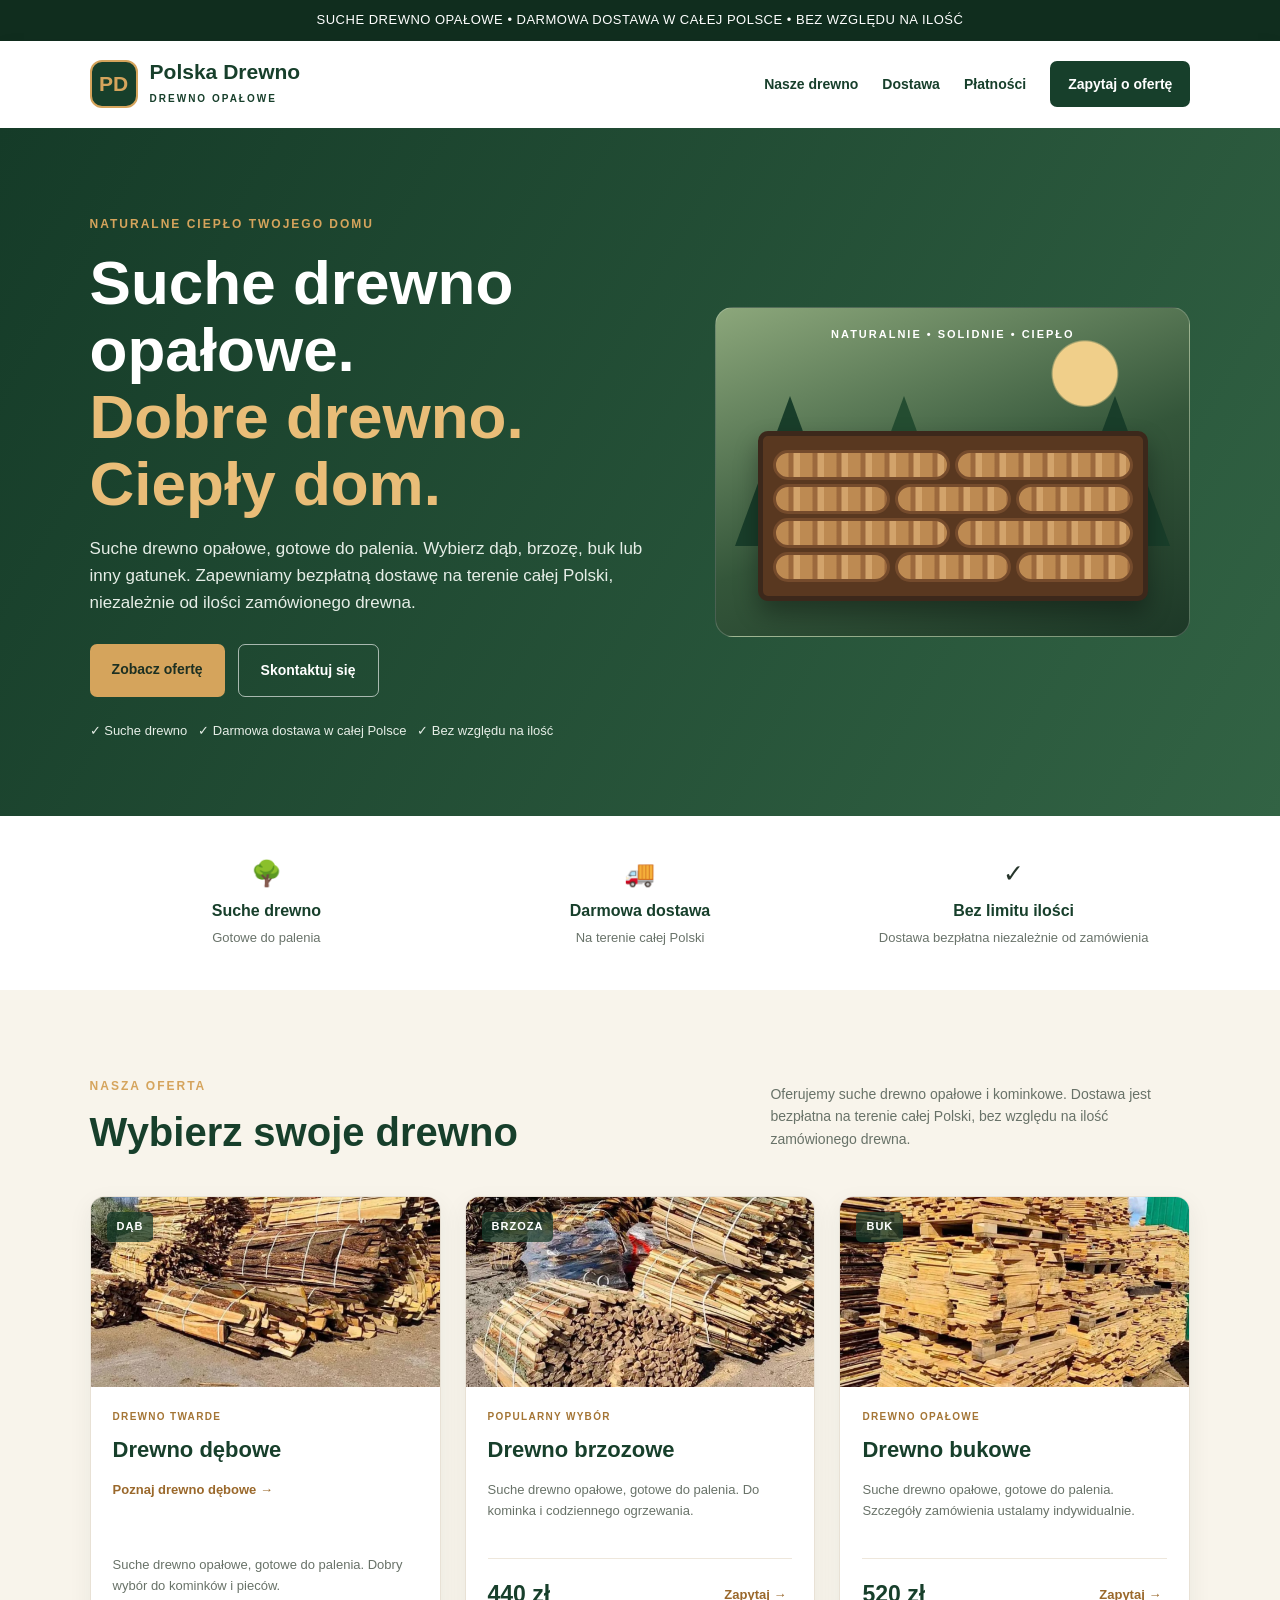
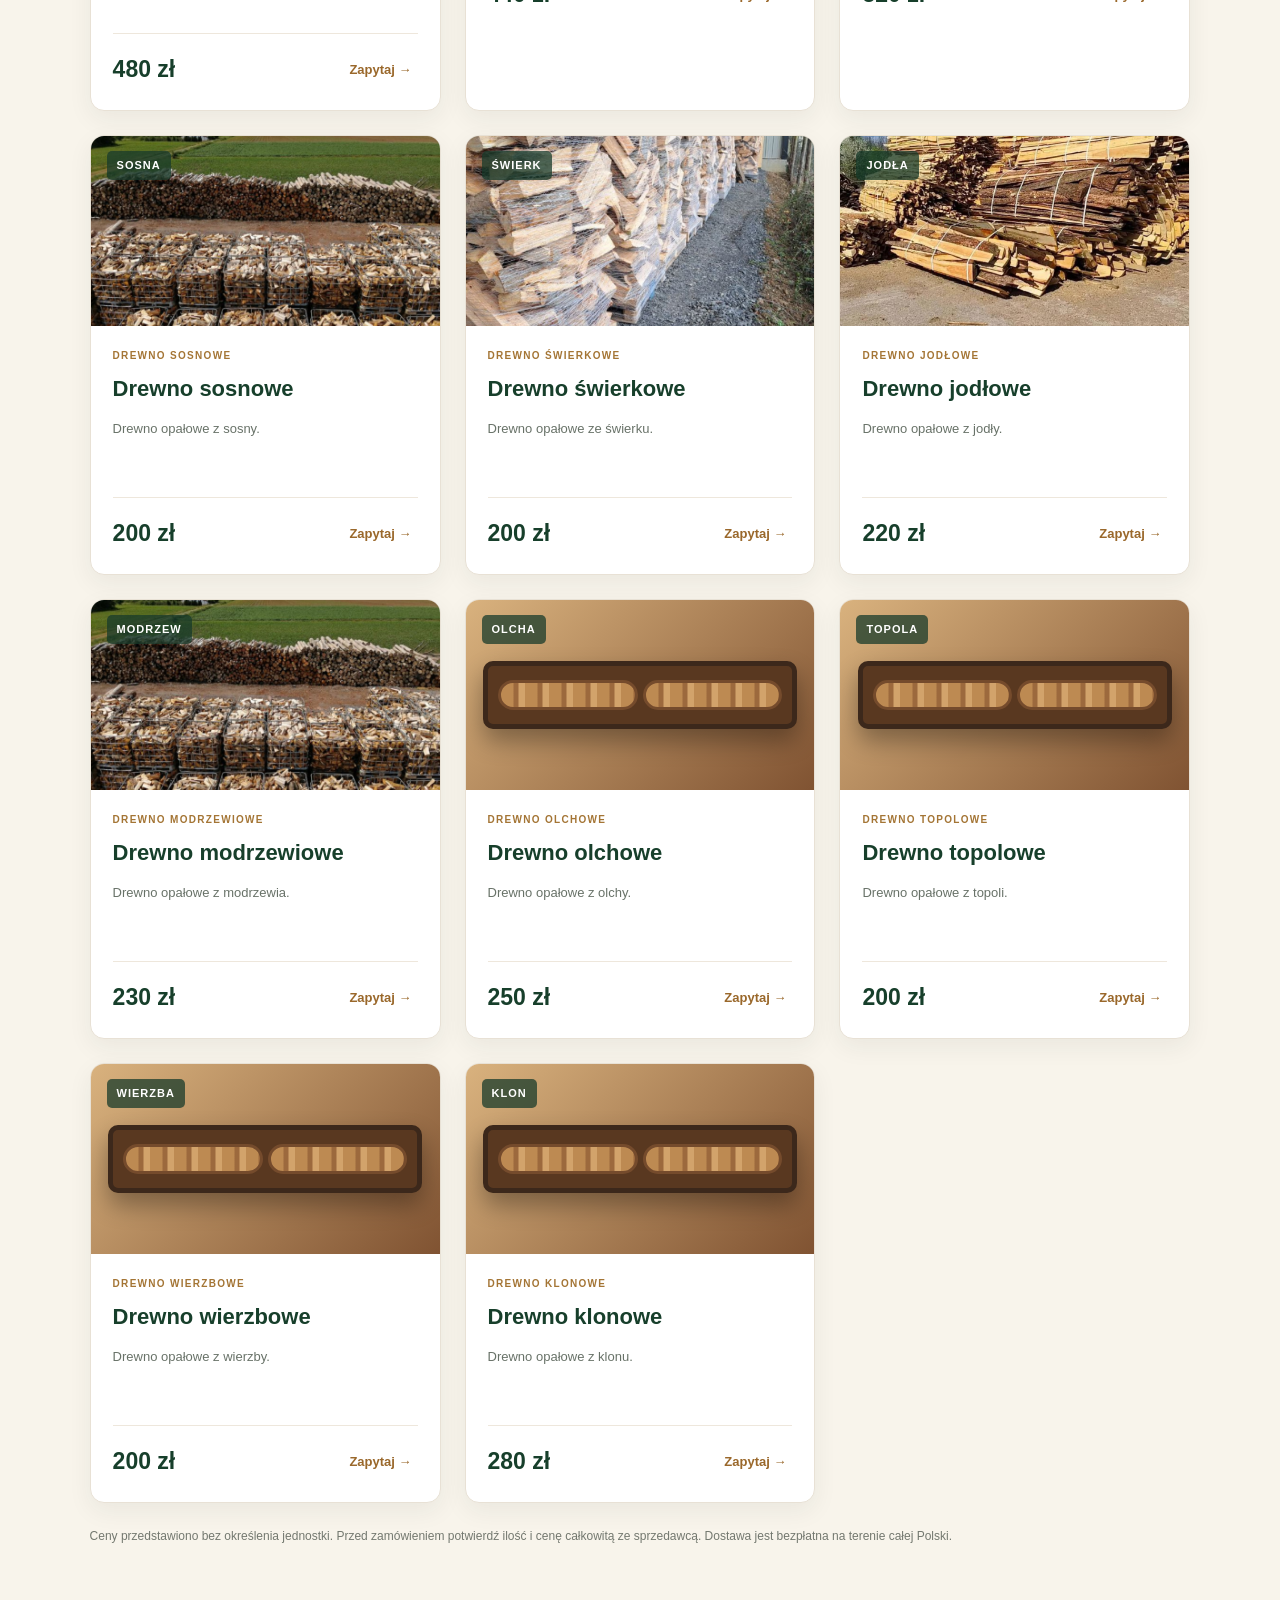
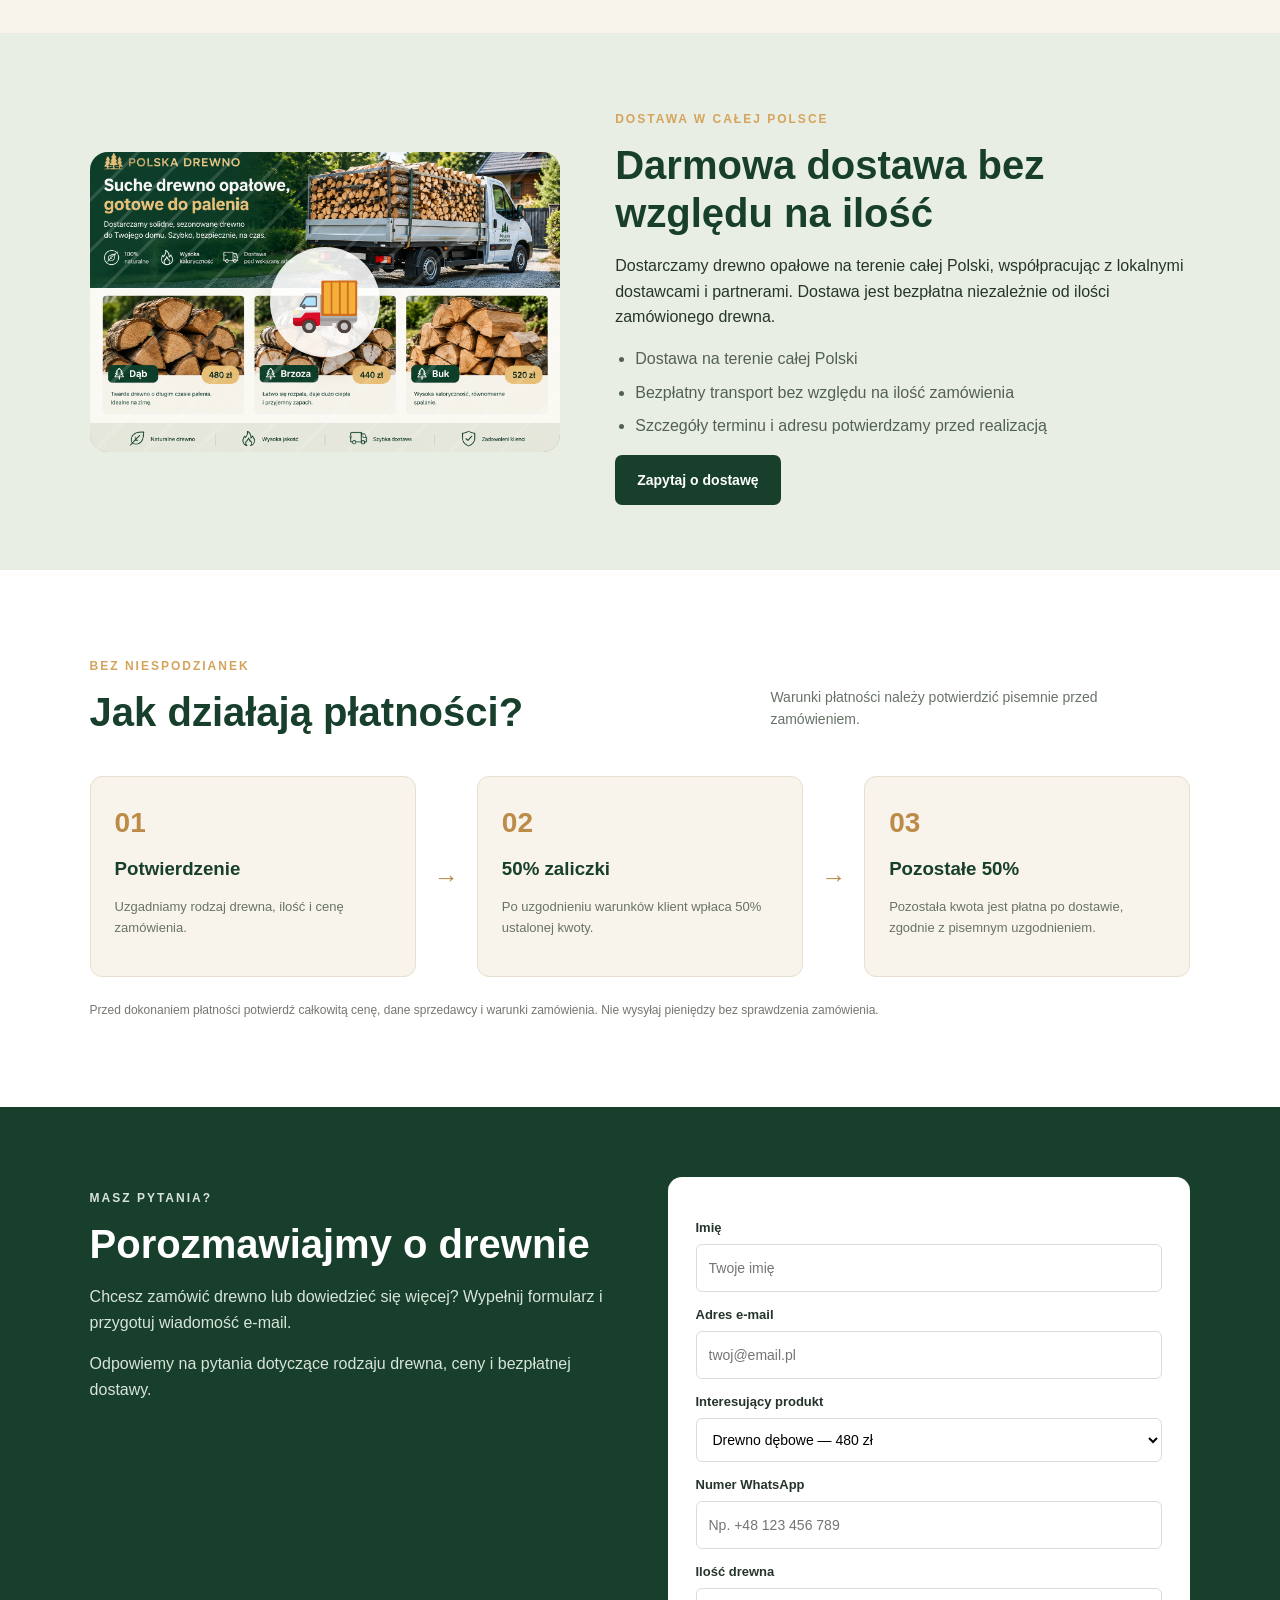
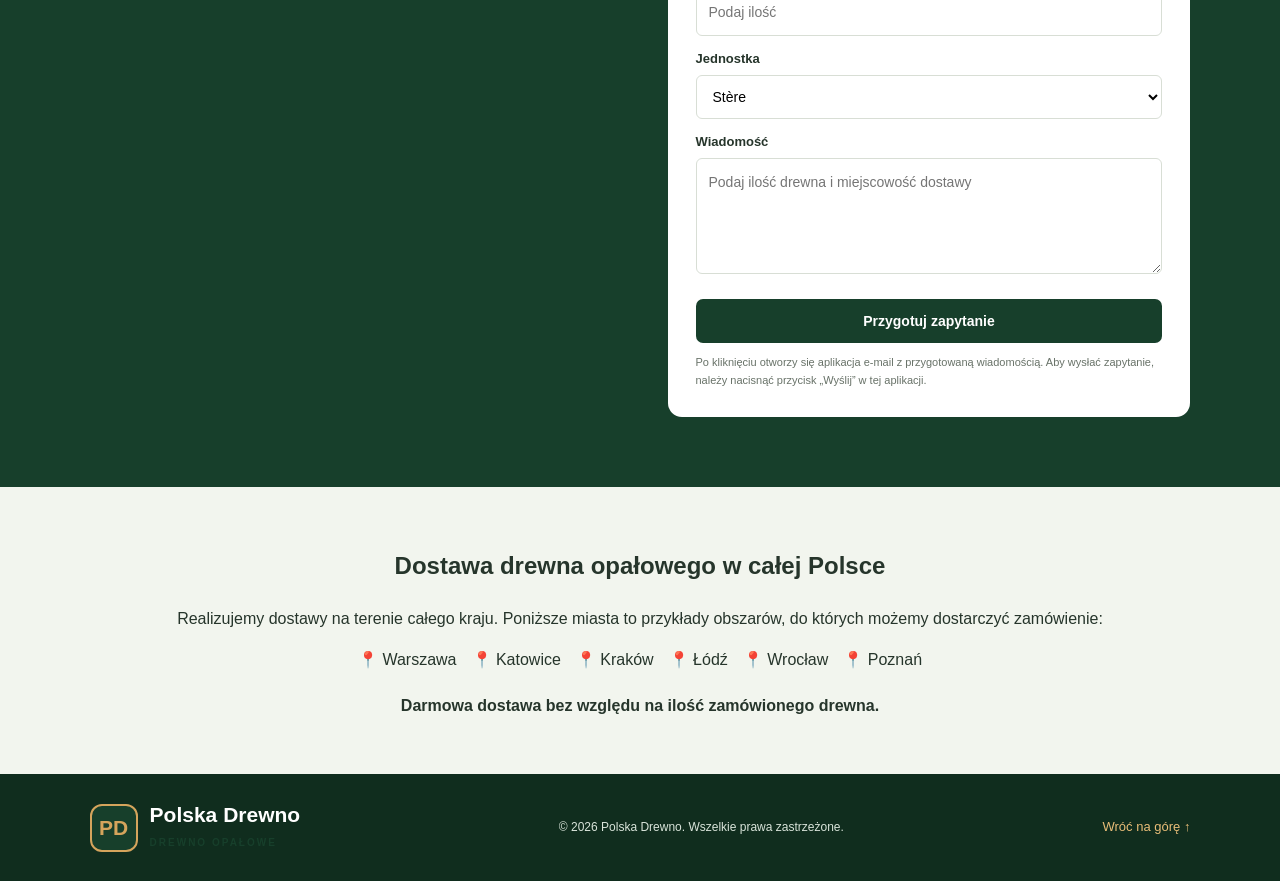
==== index.html @ 6481685b "Link oak product card to its detailed page" ====
<!doctype html>
<html lang="pl">
<head>
<meta charset="utf-8">
<meta name="viewport" content="width=device-width, initial-scale=1">
<meta name="description" content="Kup suche drewno opałowe i kominkowe: dąb, brzoza, buk i inne gatunki. Darmowa dostawa na terenie całej Polski, bez względu na ilość. Sprawdź ofertę Polska Drewno!">
<meta name="google-site-verification" content="WZT2gy4KgN9A7Z9gXgxNOTmpGI8QKG6pBPHjE35Og3g">
<title>Suche drewno opałowe z dostawą | Polska Drewno</title>
<style>
:root{--green:#173f2b;--green2:#245b3c;--cream:#f8f4eb;--gold:#d5a45c;--text:#26352b;--white:#fff}
*{box-sizing:border-box}html{scroll-behavior:smooth}body{margin:0;font-family:Arial,Helvetica,sans-serif;background:var(--cream);color:var(--text);line-height:1.6}a{text-decoration:none}
.topline{background:#102d1e;color:#fff;text-align:center;padding:10px 12px;font-size:13px;letter-spacing:.5px}
header{background:#fff;display:flex;align-items:center;justify-content:space-between;padding:18px 7%;gap:20px;box-shadow:0 3px 15px #0000000c}
.brand{display:flex;align-items:center;gap:12px;color:var(--green)}.brand-mark{display:grid;place-items:center;width:48px;height:48px;background:var(--green);color:var(--gold);border-radius:12px;font-size:21px;font-weight:900;border:2px solid var(--gold)}.brand strong{display:block;font-size:21px;line-height:1.2}.brand small{font-size:10px;letter-spacing:2px;font-weight:bold}
nav{display:flex;align-items:center;gap:24px}nav a{color:var(--green);font-size:14px;font-weight:bold}.nav-cta{background:var(--green);color:#fff;padding:12px 18px;border-radius:7px}
.hero{background:linear-gradient(120deg,#153b28,#326344);color:#fff;padding:75px 7%;display:grid;grid-template-columns:1.1fr .9fr;align-items:center;gap:45px;overflow:hidden}
.eyebrow{color:var(--gold);font-size:12px;font-weight:bold;letter-spacing:2px;text-transform:uppercase}.hero h1{font-size:clamp(38px,5vw,62px);line-height:1.08;margin:16px 0}.hero h1 em{color:#e9bd78;font-style:normal}.hero-copy{max-width:560px;color:#e6eee7;font-size:17px}
.hero-actions{display:flex;flex-wrap:wrap;gap:13px;margin-top:28px}.button{display:inline-block;border:0;border-radius:7px;padding:14px 22px;font-size:14px;font-weight:bold;cursor:pointer}.button-light{background:var(--gold);color:#1d3022}.button-outline{border:1px solid #ffffff9c;color:#fff}.hero-note{margin-top:24px;font-size:13px;color:#e6eee7}
.hero-art{min-height:330px;border-radius:18px;background:radial-gradient(circle at 78% 20%,#f0cf8a 0 7%,transparent 7.5%),linear-gradient(160deg,#8ca77b,#34563a 55%,#1d3827);position:relative;overflow:hidden;display:flex;align-items:end;justify-content:center;padding:35px 18px;border:1px solid #ffffff30}
.tree{position:absolute;bottom:90px;width:0;height:0;border-left:55px solid transparent;border-right:55px solid transparent;border-bottom:150px solid #193e2a}.tree.one{left:4%}.tree.two{left:28%;border-bottom-color:#244d31}.tree.three{right:4%}
.woodpile{z-index:2;width:90%;max-width:390px;background:#593820;border:5px solid #3c281b;border-radius:10px;padding:10px;box-shadow:0 12px 25px #0005}.log-row{display:flex;justify-content:center;gap:5px;margin:4px 0}.log{height:30px;flex:1;border-radius:20px;border:3px solid #754b2c;background:repeating-linear-gradient(90deg,#bd8a52 0 12px,#9c693d 13px 17px,#d2a36b 18px 24px)}.art-label{position:absolute;top:18px;left:0;right:0;text-align:center;font-size:11px;font-weight:bold;letter-spacing:2px;color:#fff}
.benefits{background:#fff;padding:25px 7%;display:grid;grid-template-columns:repeat(3,1fr);gap:20px}.benefit{text-align:center;padding:12px}.benefit span{display:block;font-size:25px;margin-bottom:5px}.benefit strong{color:var(--green)}.benefit p{margin:4px 0;font-size:13px;color:#69736a}
.section{padding:75px 7%}.section-heading{display:flex;justify-content:space-between;align-items:end;gap:25px;margin-bottom:32px}.section-heading h2,.delivery-copy h2,.contact-copy h2{color:var(--green);font-size:clamp(28px,3.5vw,40px);line-height:1.2;margin:8px 0}.section-heading>p{max-width:420px;color:#687268;font-size:14px}
.product-grid{display:grid;grid-template-columns:repeat(3,1fr);gap:24px}.product-card{background:#fff;border-radius:14px;overflow:hidden;box-shadow:0 8px 25px #26352b10;border:1px solid #e8e1d5}.product-visual{height:190px;display:flex;align-items:center;justify-content:center;position:relative;overflow:hidden;background:linear-gradient(135deg,#d9b27e,#805332)}.product-visual img{width:100%;height:100%;object-fit:cover}.product-visual>span{position:absolute;top:15px;left:16px;color:#fff;background:#183b2bbd;padding:6px 10px;border-radius:5px;font-size:11px;letter-spacing:1px;font-weight:bold;z-index:1}
.product-body{padding:22px}.product-tag{font-size:10px;letter-spacing:1.3px;color:#a47535;font-weight:bold}.product-body h3{margin:7px 0;color:var(--green);font-size:22px}.product-body p{font-size:13px;color:#687268;min-height:62px}.product-bottom{border-top:1px solid #eee7dc;padding-top:17px;margin-top:16px;display:flex;align-items:center;justify-content:space-between;gap:8px;flex-wrap:wrap}.price{color:var(--green);font-size:23px;font-weight:900}.text-button{color:#9a682b;font-weight:bold;border:0;background:transparent;cursor:pointer;font-size:13px}
.fine-print{font-size:12px;color:#73786f;margin-top:24px}
.delivery-section{padding:65px 7%;background:#e9eee4;display:grid;grid-template-columns:.9fr 1.1fr;gap:55px;align-items:center}.delivery-art{min-height:300px;background:linear-gradient(145deg,#c2d2b5,#78966e);border-radius:18px;display:grid;place-items:center;position:relative;overflow:hidden}.delivery-art img{width:100%;height:100%;max-height:360px;object-fit:cover;position:absolute;inset:0}.delivery-circle{width:110px;height:110px;border-radius:50%;background:#ffffffdf;display:grid;place-items:center;font-size:58px;box-shadow:0 10px 25px #0002;z-index:1}.delivery-lines{position:absolute;inset:0;background:repeating-linear-gradient(135deg,transparent 0 32px,#ffffff22 33px 36px)}.delivery-copy ul{padding-left:20px;color:#526153}.delivery-copy li{margin:8px 0}.button-green{background:var(--green);color:#fff}
.payment-section{background:#fff}.payment-steps{display:grid;grid-template-columns:1fr auto 1fr auto 1fr;align-items:center;gap:18px}.payment-step{background:var(--cream);border:1px solid #e7dfd0;padding:24px;border-radius:12px;min-height:180px}.payment-step>span{font-size:28px;font-weight:900;color:#bd8b48}.payment-step h3{color:var(--green);margin:8px 0}.payment-step p{font-size:13px;color:#687268}.step-arrow{color:#b88b4e;font-size:25px}
.contact-section{background:#173f2b;color:#fff;padding:70px 7%;display:grid;grid-template-columns:1fr 1fr;gap:55px;align-items:start}.contact-copy h2{color:#fff}.contact-copy p{color:#d9e4da}.contact-form{background:#fff;color:var(--text);padding:28px;border-radius:14px}.contact-form label{display:block;font-size:13px;font-weight:bold;margin:13px 0 5px}.contact-form input,.contact-form select,.contact-form textarea{width:100%;border:1px solid #d8ded5;border-radius:6px;padding:12px;font:inherit;font-size:14px;background:#fff}.contact-form input:focus,.contact-form select:focus,.contact-form textarea:focus{outline:2px solid #9ab99e;border-color:var(--green)}.full-button{width:100%;margin-top:18px}.form-note{color:#687268;font-size:11px;margin-bottom:0}
footer{background:#102d1e;color:#d9e4da;padding:28px 7%;display:flex;justify-content:space-between;align-items:center;gap:20px;flex-wrap:wrap}footer p{font-size:12px}footer>a:last-child{color:#e9bd78;font-size:13px}.menu-toggle{display:none;background:var(--green);color:#fff;border:0;border-radius:5px;padding:8px 12px;font-size:20px}
@media(max-width:850px){header{padding:15px 5%;flex-wrap:wrap}.menu-toggle{display:block}nav{display:none;width:100%;flex-direction:column;align-items:stretch;gap:0}nav.open{display:flex}nav a{padding:12px;border-top:1px solid #eee}.hero{grid-template-columns:1fr;padding:55px 6%}.hero-art{min-height:260px}.section{padding:55px 6%}.section-heading{display:block}.product-grid{grid-template-columns:1fr}.product-body p{min-height:auto}.delivery-section{grid-template-columns:1fr;padding:50px 6%;gap:30px}.payment-steps{grid-template-columns:1fr}.step-arrow{text-align:center;transform:rotate(90deg)}.contact-section{grid-template-columns:1fr;padding:50px 6%;gap:25px}.benefits{padding:20px 5%;gap:5px}.benefit{padding:8px 3px}.benefit strong{font-size:12px}.benefit p{font-size:11px}footer{padding:25px 6%}}
@media(max-width:420px){.brand strong{font-size:18px}.hero h1{font-size:39px}.hero-note{line-height:2}.contact-form{padding:20px}}
</style>
<meta property="og:type" content="website">
<meta property="og:title" content="Polska Drewno – Suche drewno opałowe">
<meta property="og:description" content="Dobre drewno. Ciepły dom. Suche drewno opałowe z darmową dostawą na terenie całej Polski.">
<meta property="og:url" content="https://polska-drewno.pages.dev/">
<meta property="og:locale" content="pl_PL">
<meta property="og:image" content="https://polska-drewno.pages.dev/drewno-zdjecie-1.jpg">
</head>
<body>
<div class="topline">SUCHE DREWNO OPAŁOWE • DARMOWA DOSTAWA W CAŁEJ POLSCE • BEZ WZGLĘDU NA ILOŚĆ</div>
<header>
<a class="brand" href="#home" aria-label="Polska Drewno — strona główna"><span class="brand-mark">PD</span><span><strong>Polska Drewno</strong><small>DREWNO OPAŁOWE</small></span></a>
<button class="menu-toggle" id="menuToggle" aria-label="Otwórz menu">☰</button>
<nav id="nav"><a href="#produkty">Nasze drewno</a><a href="#dostawa">Dostawa</a><a href="#platnosci">Płatności</a><a href="#kontakt" class="nav-cta">Zapytaj o ofertę</a></nav>
</header>
<main>
<section class="hero" id="home">
<div class="hero-content"><p class="eyebrow">NATURALNE CIEPŁO TWOJEGO DOMU</p><h1>Suche drewno opałowe.<br><em>Dobre drewno. Ciepły dom.</em></h1>
<p class="hero-copy">Suche drewno opałowe, gotowe do palenia. Wybierz dąb, brzozę, buk lub inny gatunek. Zapewniamy bezpłatną dostawę na terenie całej Polski, niezależnie od ilości zamówionego drewna.</p>
<div class="hero-actions"><a class="button button-light" href="#produkty">Zobacz ofertę</a><a class="button button-outline" href="#kontakt">Skontaktuj się</a></div>
<div class="hero-note">✓ Suche drewno &nbsp; ✓ Darmowa dostawa w całej Polsce &nbsp; ✓ Bez względu na ilość</div></div>
<div class="hero-art" role="img" aria-label="Ilustracja drewna opałowego"><div class="tree one"></div><div class="tree two"></div><div class="tree three"></div><div class="woodpile"><div class="log-row"><div class="log"></div><div class="log"></div></div><div class="log-row"><div class="log"></div><div class="log"></div><div class="log"></div></div><div class="log-row"><div class="log"></div><div class="log"></div></div><div class="log-row"><div class="log"></div><div class="log"></div><div class="log"></div></div></div><div class="art-label">NATURALNIE • SOLIDNIE • CIEPŁO</div></div>
</section>
<section class="benefits" aria-label="Nasze atuty"><div class="benefit"><span>🌳</span><strong>Suche drewno</strong><p>Gotowe do palenia</p></div><div class="benefit"><span>🚚</span><strong>Darmowa dostawa</strong><p>Na terenie całej Polski</p></div><div class="benefit"><span>✓</span><strong>Bez limitu ilości</strong><p>Dostawa bezpłatna niezależnie od zamówienia</p></div></section>
<section class="section products-section" id="produkty">
<div class="section-heading"><div><p class="eyebrow">NASZA OFERTA</p><h2>Wybierz swoje drewno</h2></div><p>Oferujemy suche drewno opałowe i kominkowe. Dostawa jest bezpłatna na terenie całej Polski, bez względu na ilość zamówionego drewna.</p></div>
<div class="product-grid">
<article class="product-card"><div class="product-visual"><span>DĄB</span><img src="drewno-zdjecie-1.jpg" alt="Drewno dębowe opałowe"></div><div class="product-body"><div class="product-tag">DREWNO TWARDE</div><h3>Drewno dębowe</h3><p><a class="text-button" href="drewno-debowe.html">Poznaj drewno dębowe →</a></p><p>Suche drewno opałowe, gotowe do palenia. Dobry wybór do kominków i pieców.</p><div class="product-bottom"><span class="price">480 zł</span><button class="text-button" data-product="Drewno dębowe">Zapytaj →</button></div></div></article>
<article class="product-card"><div class="product-visual"><span>BRZOZA</span><img src="drewno-zdjecie-2.jpg" alt="Drewno brzozowe opałowe"></div><div class="product-body"><div class="product-tag">POPULARNY WYBÓR</div><h3>Drewno brzozowe</h3><p>Suche drewno opałowe, gotowe do palenia. Do kominka i codziennego ogrzewania.</p><div class="product-bottom"><span class="price">440 zł</span><button class="text-button" data-product="Drewno brzozowe">Zapytaj →</button></div></div></article>
<article class="product-card"><div class="product-visual"><span>BUK</span><img src="stock-des-planches.jpg" alt="Drewno bukowe opałowe"></div><div class="product-body"><div class="product-tag">DREWNO OPAŁOWE</div><h3>Drewno bukowe</h3><p>Suche drewno opałowe, gotowe do palenia. Szczegóły zamówienia ustalamy indywidualnie.</p><div class="product-bottom"><span class="price">520 zł</span><button class="text-button" data-product="Drewno bukowe">Zapytaj →</button></div></div></article>
<article class="product-card"><div class="product-visual"><span>SOSNA</span><img src="bois-de-chauffage-caisses.jpg" alt="Drewno sosnowe opałowe"></div><div class="product-body"><div class="product-tag">DREWNO SOSNOWE</div><h3>Drewno sosnowe</h3><p>Drewno opałowe z sosny.</p><div class="product-bottom"><span class="price">200 zł</span><button class="text-button" data-product="Drewno sosnowe">Zapytaj →</button></div></div></article>
<article class="product-card"><div class="product-visual"><span>ŚWIERK</span><img src="buches-sous-abri.jpg" alt="Drewno świerkowe opałowe"></div><div class="product-body"><div class="product-tag">DREWNO ŚWIERKOWE</div><h3>Drewno świerkowe</h3><p>Drewno opałowe ze świerku.</p><div class="product-bottom"><span class="price">200 zł</span><button class="text-button" data-product="Drewno świerkowe">Zapytaj →</button></div></div></article>
<article class="product-card"><div class="product-visual"><span>JODŁA</span><img src="drewno-zdjecie-1.jpg" alt="Drewno jodłowe opałowe"></div><div class="product-body"><div class="product-tag">DREWNO JODŁOWE</div><h3>Drewno jodłowe</h3><p>Drewno opałowe z jodły.</p><div class="product-bottom"><span class="price">220 zł</span><button class="text-button" data-product="Drewno jodłowe">Zapytaj →</button></div></div></article>
<article class="product-card"><div class="product-visual"><span>MODRZEW</span><img src="bois-de-chauffage-caisses.jpg" alt="Drewno modrzewiowe opałowe"></div><div class="product-body"><div class="product-tag">DREWNO MODRZEWIOWE</div><h3>Drewno modrzewiowe</h3><p>Drewno opałowe z modrzewia.</p><div class="product-bottom"><span class="price">230 zł</span><button class="text-button" data-product="Drewno modrzewiowe">Zapytaj →</button></div></div></article>
<article class="product-card"><div class="product-visual"><span>OLCHA</span><div class="woodpile"><div class="log-row"><div class="log"></div><div class="log"></div></div></div></div><div class="product-body"><div class="product-tag">DREWNO OLCHOWE</div><h3>Drewno olchowe</h3><p>Drewno opałowe z olchy.</p><div class="product-bottom"><span class="price">250 zł</span><button class="text-button" data-product="Drewno olchowe">Zapytaj →</button></div></div></article>
<article class="product-card"><div class="product-visual"><span>TOPOLA</span><div class="woodpile"><div class="log-row"><div class="log"></div><div class="log"></div></div></div></div><div class="product-body"><div class="product-tag">DREWNO TOPOLOWE</div><h3>Drewno topolowe</h3><p>Drewno opałowe z topoli.</p><div class="product-bottom"><span class="price">200 zł</span><button class="text-button" data-product="Drewno topolowe">Zapytaj →</button></div></div></article>
<article class="product-card"><div class="product-visual"><span>WIERZBA</span><div class="woodpile"><div class="log-row"><div class="log"></div><div class="log"></div></div></div></div><div class="product-body"><div class="product-tag">DREWNO WIERZBOWE</div><h3>Drewno wierzbowe</h3><p>Drewno opałowe z wierzby.</p><div class="product-bottom"><span class="price">200 zł</span><button class="text-button" data-product="Drewno wierzbowe">Zapytaj →</button></div></div></article>
<article class="product-card"><div class="product-visual"><span>KLON</span><div class="woodpile"><div class="log-row"><div class="log"></div><div class="log"></div></div></div></div><div class="product-body"><div class="product-tag">DREWNO KLONOWE</div><h3>Drewno klonowe</h3><p>Drewno opałowe z klonu.</p><div class="product-bottom"><span class="price">280 zł</span><button class="text-button" data-product="Drewno klonowe">Zapytaj →</button></div></div></article>
</div>
<p class="fine-print">Ceny przedstawiono bez określenia jednostki. Przed zamówieniem potwierdź ilość i cenę całkowitą ze sprzedawcą. Dostawa jest bezpłatna na terenie całej Polski.</p>
</section>
<section class="delivery-section" id="dostawa">
<div class="delivery-art"><img src="file_00000000699881f4b143f9b1aef7e5e6.png" alt="Dostawa drewna opałowego"><div class="delivery-circle">🚚</div><div class="delivery-lines"></div></div>
<div class="delivery-copy"><p class="eyebrow">DOSTAWA W CAŁEJ POLSCE</p><h2>Darmowa dostawa bez względu na ilość</h2><p>Dostarczamy drewno opałowe na terenie całej Polski, współpracując z lokalnymi dostawcami i partnerami. Dostawa jest bezpłatna niezależnie od ilości zamówionego drewna.</p><ul><li>Dostawa na terenie całej Polski</li><li>Bezpłatny transport bez względu na ilość zamówienia</li><li>Szczegóły terminu i adresu potwierdzamy przed realizacją</li></ul><a href="#kontakt" class="button button-green">Zapytaj o dostawę</a></div>
</section>
<section class="section payment-section" id="platnosci"><div class="section-heading"><div><p class="eyebrow">BEZ NIESPODZIANEK</p><h2>Jak działają płatności?</h2></div><p>Warunki płatności należy potwierdzić pisemnie przed zamówieniem.</p></div>
<div class="payment-steps"><div class="payment-step"><span>01</span><h3>Potwierdzenie</h3><p>Uzgadniamy rodzaj drewna, ilość i cenę zamówienia.</p></div><div class="step-arrow">→</div><div class="payment-step"><span>02</span><h3>50% zaliczki</h3><p>Po uzgodnieniu warunków klient wpłaca 50% ustalonej kwoty.</p></div><div class="step-arrow">→</div><div class="payment-step"><span>03</span><h3>Pozostałe 50%</h3><p>Pozostała kwota jest płatna po dostawie, zgodnie z pisemnym uzgodnieniem.</p></div></div>
<p class="fine-print">Przed dokonaniem płatności potwierdź całkowitą cenę, dane sprzedawcy i warunki zamówienia. Nie wysyłaj pieniędzy bez sprawdzenia zamówienia.</p></section>
<section class="contact-section" id="kontakt"><div class="contact-copy"><p class="eyebrow">MASZ PYTANIA?</p><h2>Porozmawiajmy o drewnie</h2><p>Chcesz zamówić drewno lub dowiedzieć się więcej? Wypełnij formularz i przygotuj wiadomość e-mail.</p><p>Odpowiemy na pytania dotyczące rodzaju drewna, ceny i bezpłatnej dostawy.</p></div>
<form class="contact-form" id="contactForm">
<label for="name">Imię</label><input id="name" name="name" required placeholder="Twoje imię">
<label for="email">Adres e-mail</label><input id="email" name="email" type="email" required placeholder="twoj@email.pl">
<label for="product">Interesujący produkt</label><select id="product" name="product">
<option value="Drewno dębowe">Drewno dębowe — 480 zł</option><option value="Drewno brzozowe">Drewno brzozowe — 440 zł</option><option value="Drewno bukowe">Drewno bukowe — 520 zł</option><option value="Drewno sosnowe">Drewno sosnowe — 200 zł</option><option value="Drewno świerkowe">Drewno świerkowe — 200 zł</option><option value="Drewno jodłowe">Drewno jodłowe — 220 zł</option><option value="Drewno modrzewiowe">Drewno modrzewiowe — 230 zł</option><option value="Drewno olchowe">Drewno olchowe — 250 zł</option><option value="Drewno topolowe">Drewno topolowe — 200 zł</option><option value="Drewno wierzbowe">Drewno wierzbowe — 200 zł</option><option value="Drewno klonowe">Drewno klonowe — 280 zł</option><option value="Inne / nie wiem jeszcze">Inne / nie wiem jeszcze</option></select>
<label for="whatsapp">Numer WhatsApp</label><input id="whatsapp" name="whatsapp" type="tel" required placeholder="Np. +48 123 456 789">
<label for="quantity">Ilość drewna</label><input id="quantity" name="quantity" type="number" min="1" step="0.5" required placeholder="Podaj ilość">
<label for="unit">Jednostka</label><select id="unit" name="unit" required><option value="Stère">Stère</option><option value="m³">m³</option></select>
<label for="message">Wiadomość</label><textarea id="message" name="message" rows="4" required placeholder="Podaj ilość drewna i miejscowość dostawy"></textarea>
<button class="button button-green full-button" type="submit">Przygotuj zapytanie</button><p class="form-note">Po kliknięciu otworzy się aplikacja e-mail z przygotowaną wiadomością. Aby wysłać zapytanie, należy nacisnąć przycisk „Wyślij” w tej aplikacji.</p>
</form></section>
<section id="punkty" style="padding:40px 20px;text-align:center;background:#f2f5ee"><h2>Dostawa drewna opałowego w całej Polsce</h2><p>Realizujemy dostawy na terenie całego kraju. Poniższe miasta to przykłady obszarów, do których możemy dostarczyć zamówienie:</p><div style="display:flex;flex-wrap:wrap;justify-content:center;gap:15px"><div>📍 Warszawa</div><div>📍 Katowice</div><div>📍 Kraków</div><div>📍 Łódź</div><div>📍 Wrocław</div><div>📍 Poznań</div></div><p style="margin-top:20px"><strong>Darmowa dostawa bez względu na ilość zamówionego drewna.</strong></p></section>
</main>
<footer><a class="brand footer-brand" href="#home"><span class="brand-mark">PD</span><span><strong style="color:white">Polska Drewno</strong><small>DREWNO OPAŁOWE</small></span></a><p>© <span id="year"></span> Polska Drewno. Wszelkie prawa zastrzeżone.</p><a href="#home">Wróć na górę ↑</a></footer>
<script src="script.js"></script>
</body>
</html>
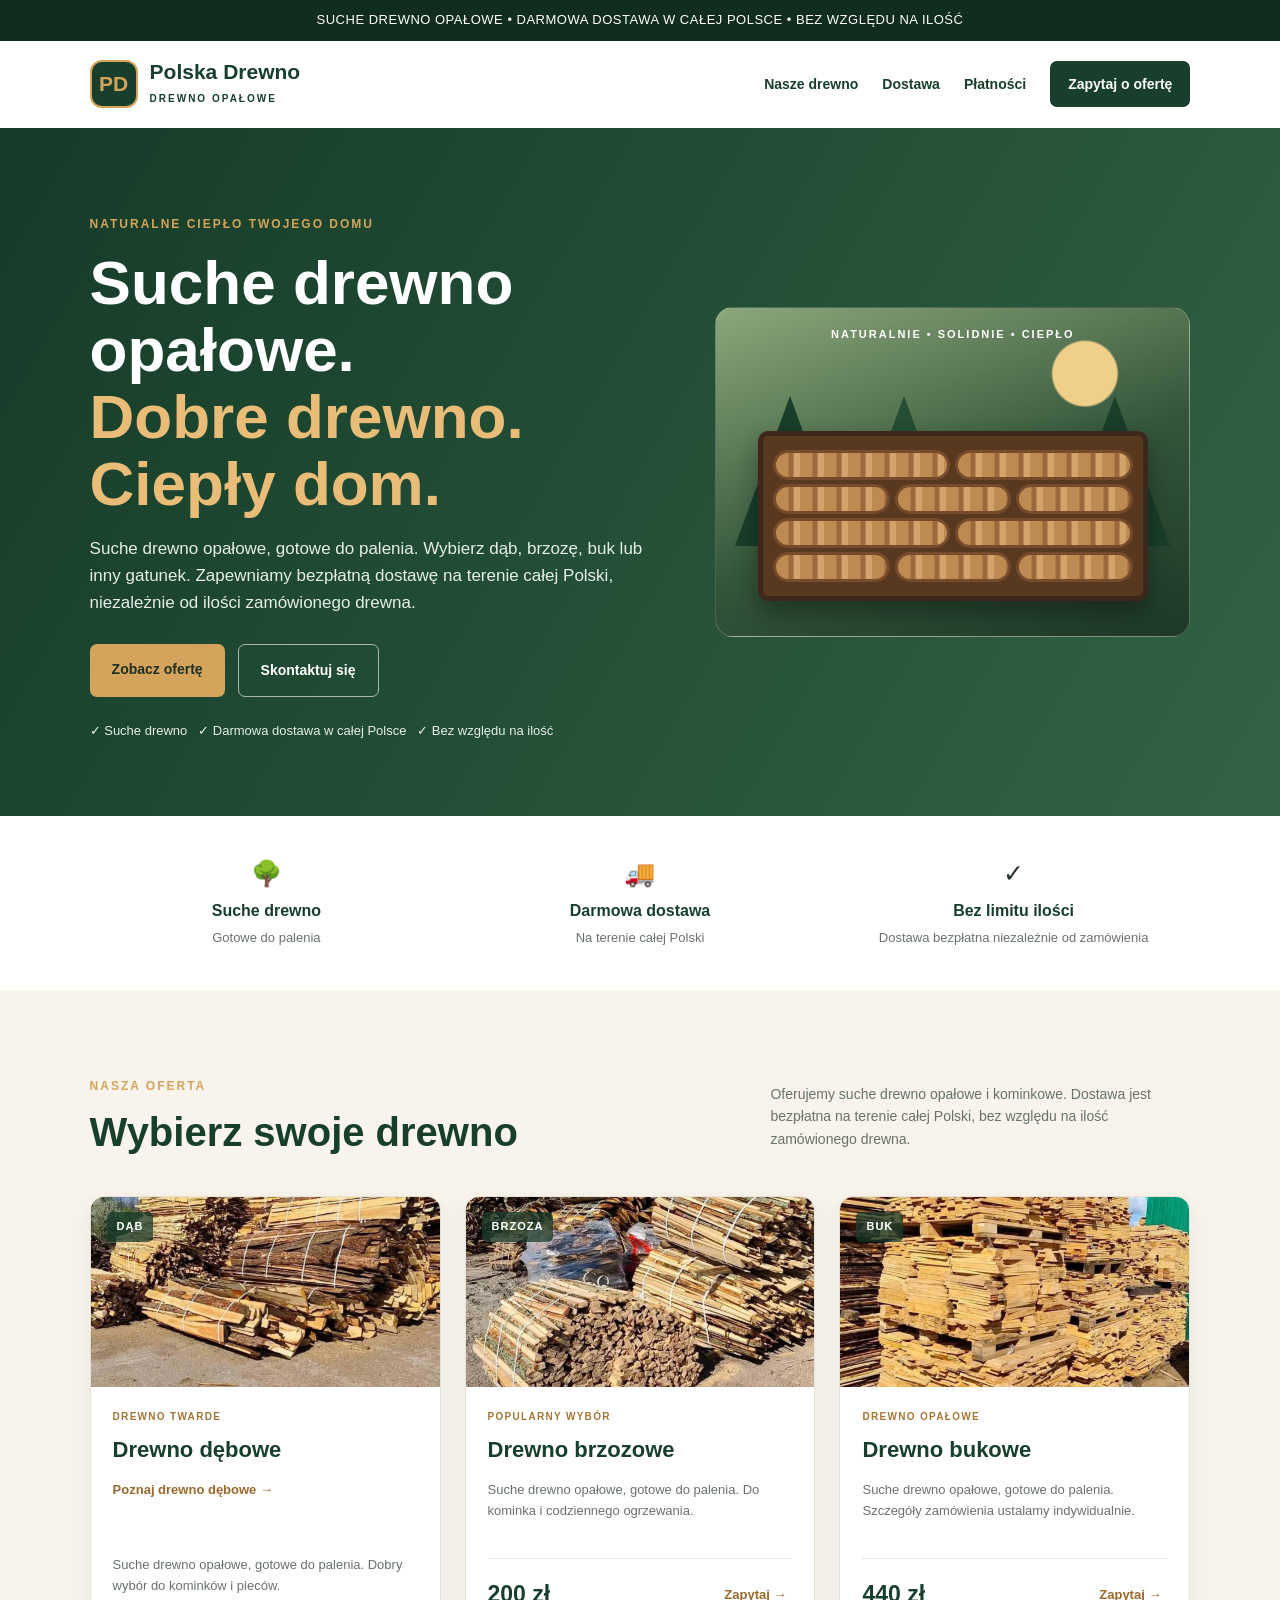
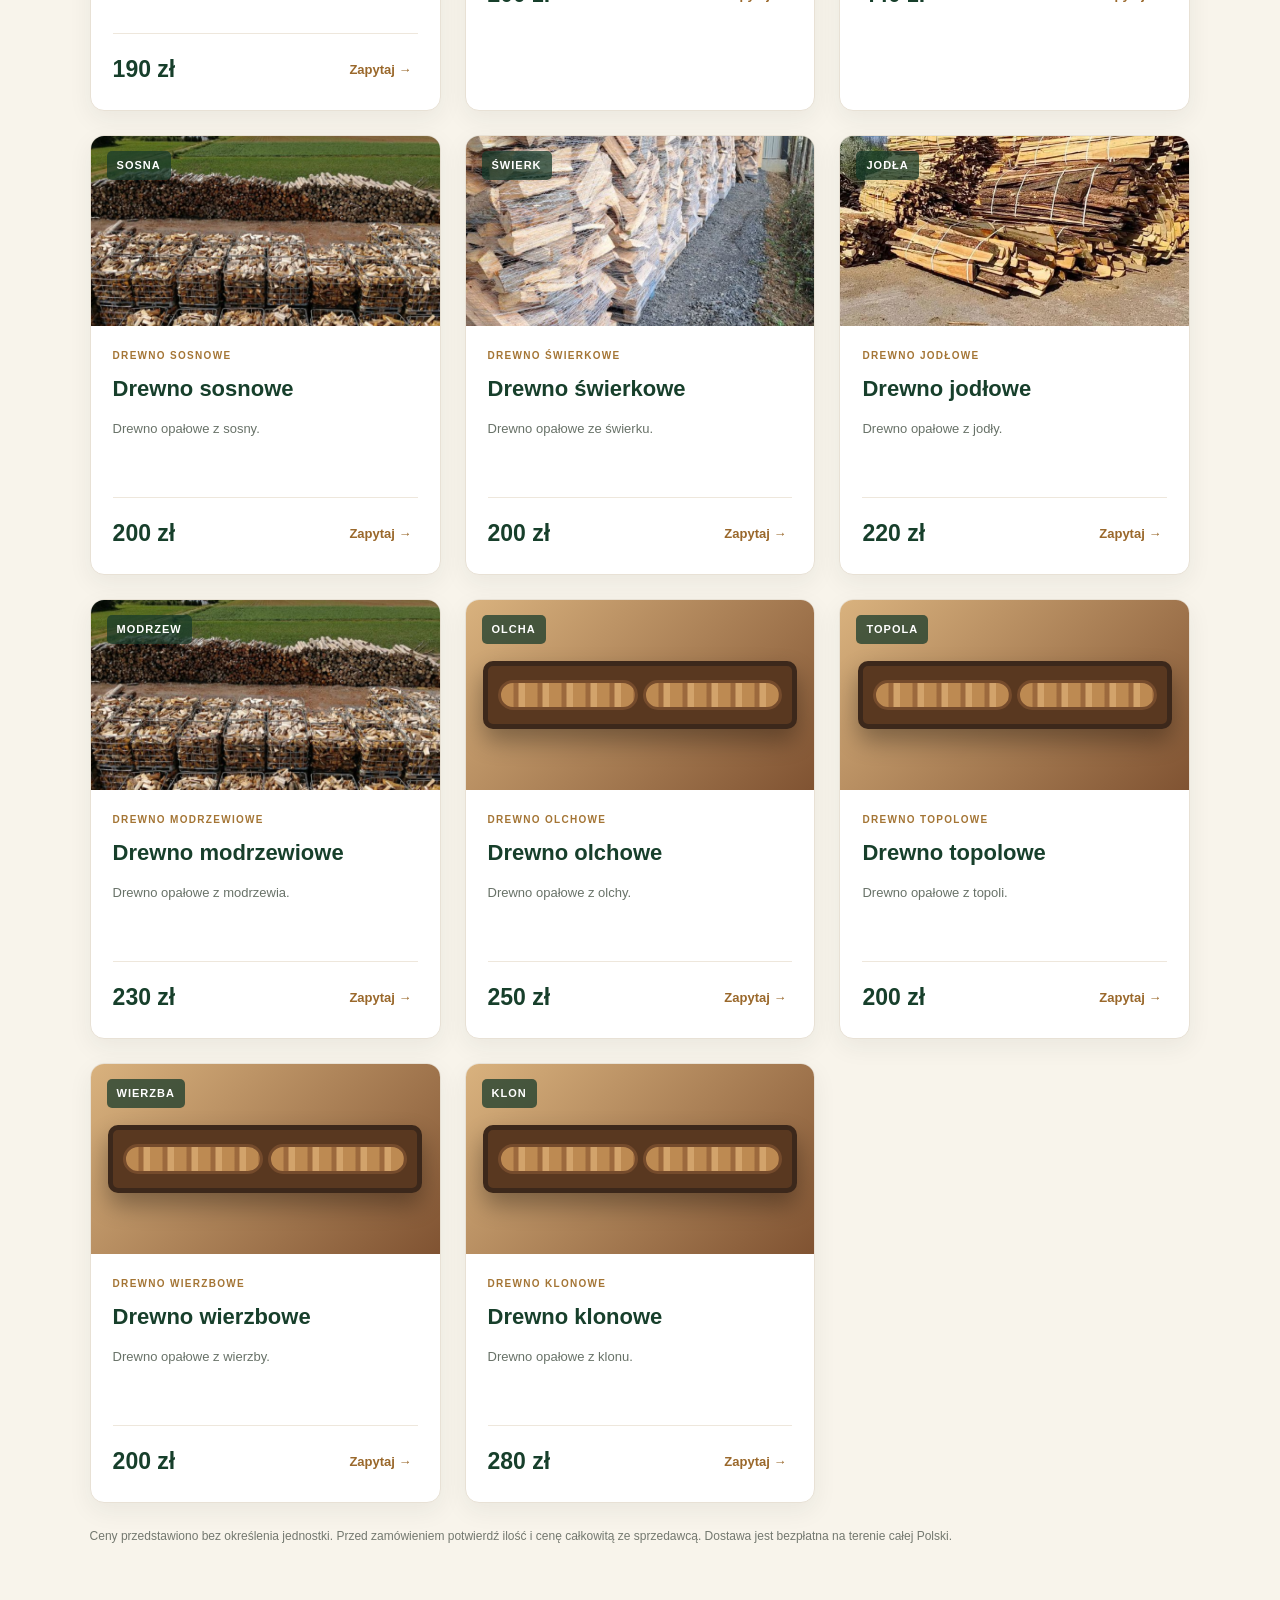
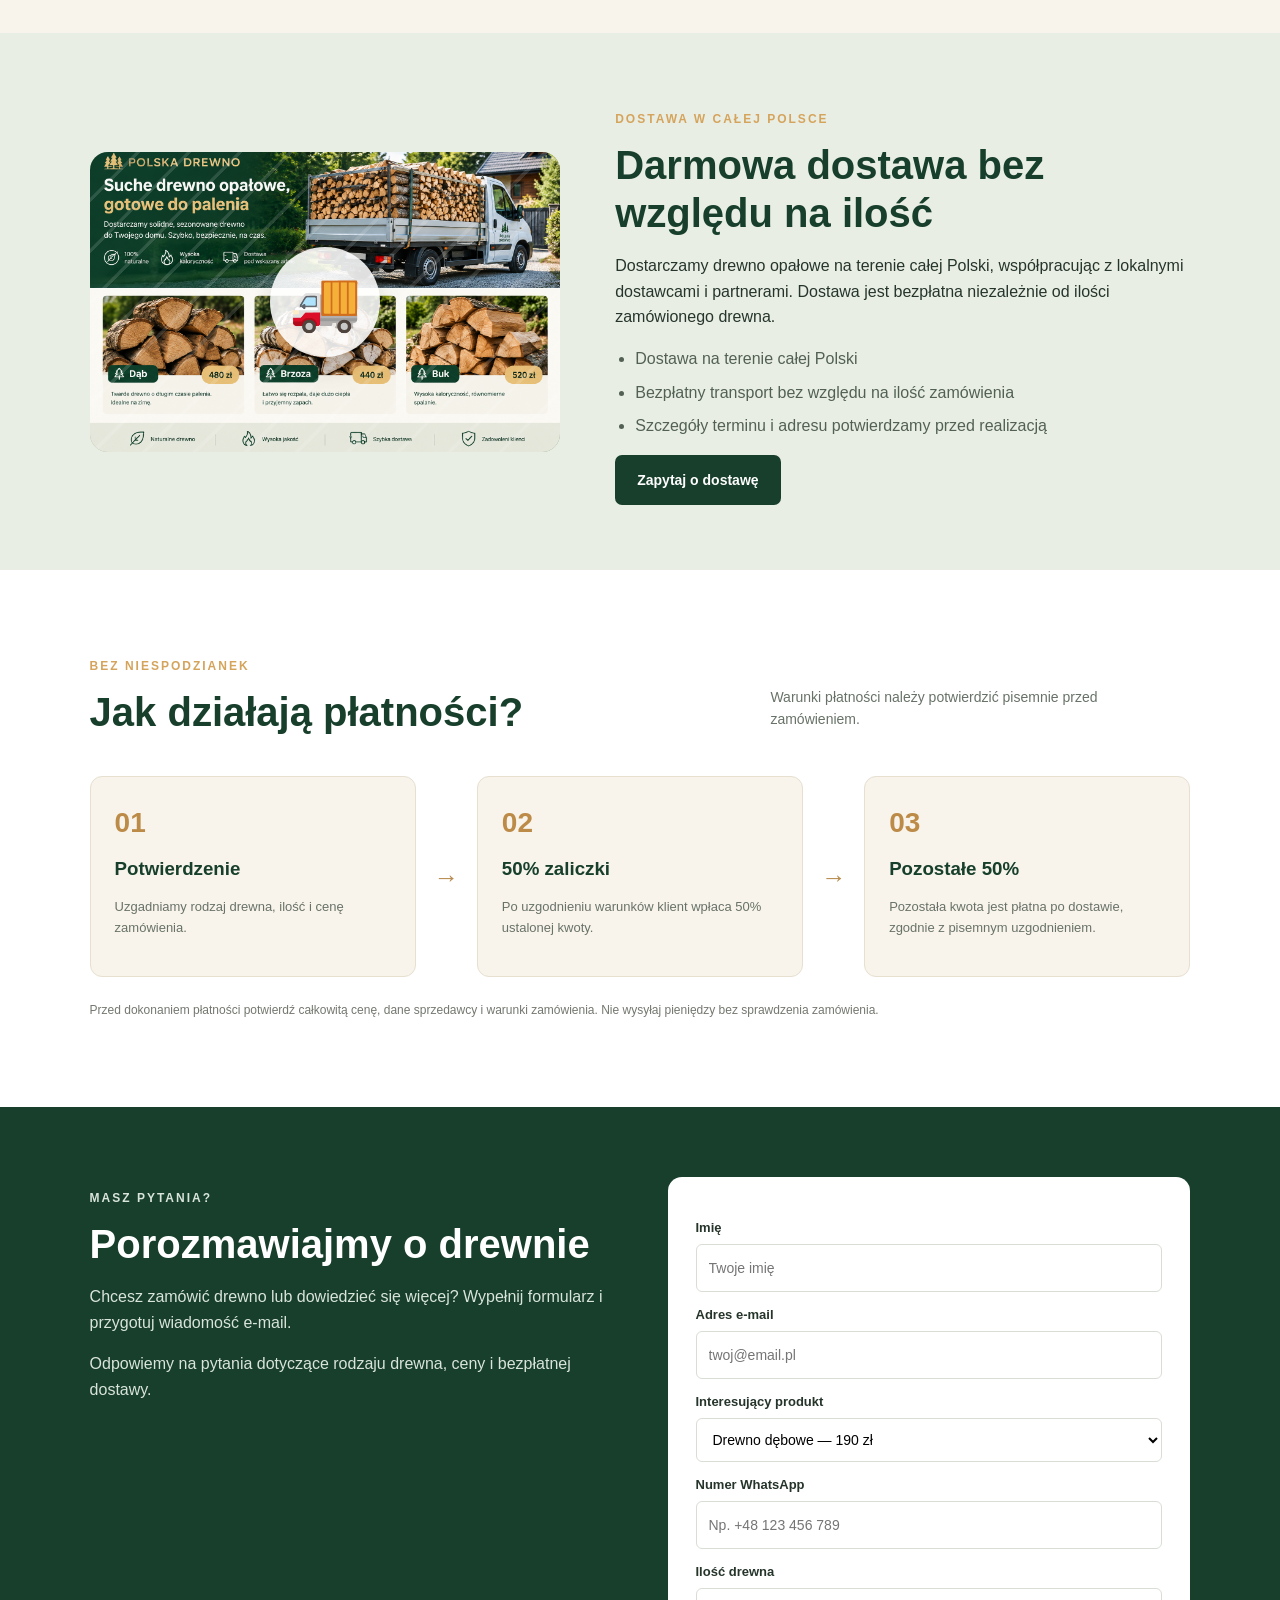
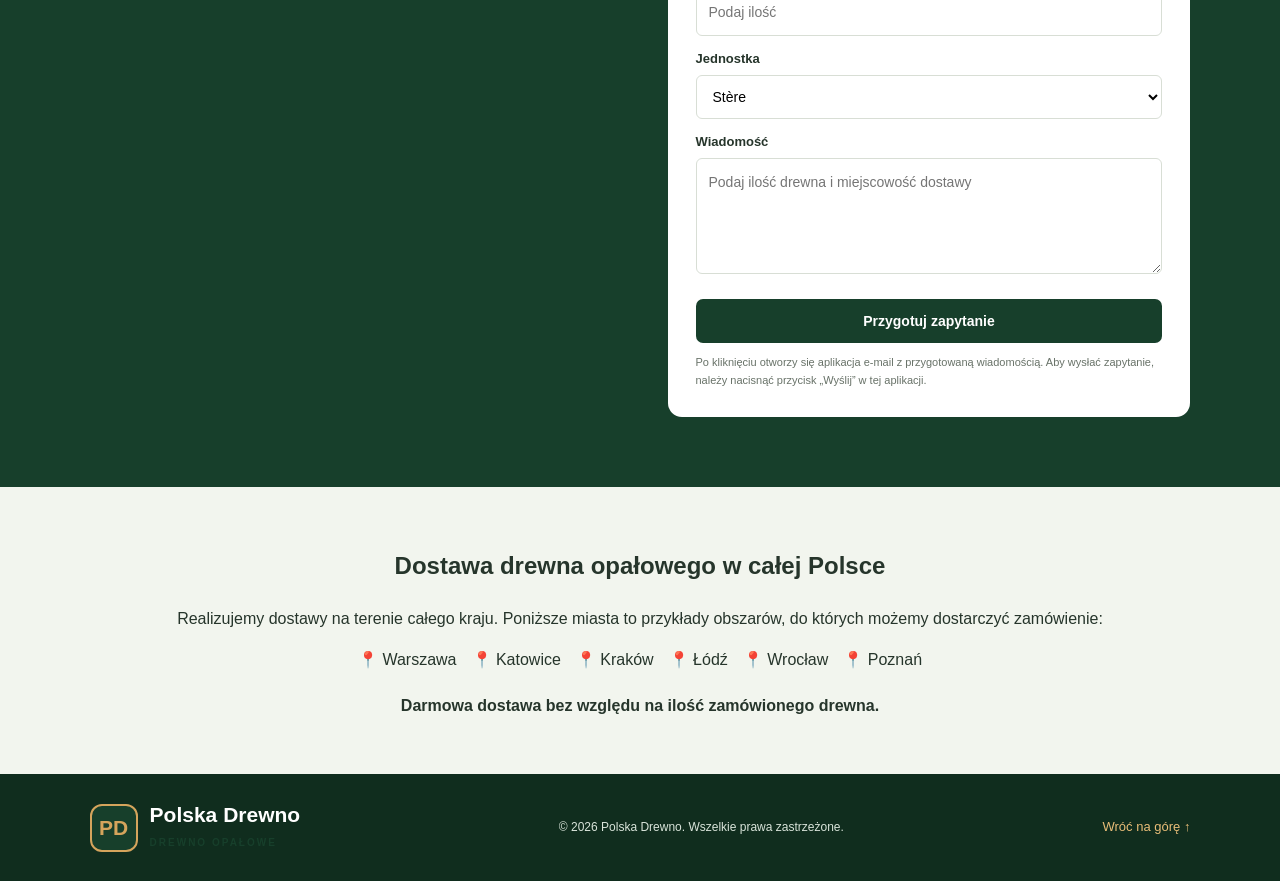
==== commit 55095384: "Update three firewood prices" ====
--- a/index.html
+++ b/index.html
@@ -57,9 +57,9 @@
 <section class="section products-section" id="produkty">
 <div class="section-heading"><div><p class="eyebrow">NASZA OFERTA</p><h2>Wybierz swoje drewno</h2></div><p>Oferujemy suche drewno opałowe i kominkowe. Dostawa jest bezpłatna na terenie całej Polski, bez względu na ilość zamówionego drewna.</p></div>
 <div class="product-grid">
-<article class="product-card"><div class="product-visual"><span>DĄB</span><img src="drewno-zdjecie-1.jpg" alt="Drewno dębowe opałowe"></div><div class="product-body"><div class="product-tag">DREWNO TWARDE</div><h3>Drewno dębowe</h3><p><a class="text-button" href="drewno-debowe.html">Poznaj drewno dębowe →</a></p><p>Suche drewno opałowe, gotowe do palenia. Dobry wybór do kominków i pieców.</p><div class="product-bottom"><span class="price">480 zł</span><button class="text-button" data-product="Drewno dębowe">Zapytaj →</button></div></div></article>
-<article class="product-card"><div class="product-visual"><span>BRZOZA</span><img src="drewno-zdjecie-2.jpg" alt="Drewno brzozowe opałowe"></div><div class="product-body"><div class="product-tag">POPULARNY WYBÓR</div><h3>Drewno brzozowe</h3><p>Suche drewno opałowe, gotowe do palenia. Do kominka i codziennego ogrzewania.</p><div class="product-bottom"><span class="price">440 zł</span><button class="text-button" data-product="Drewno brzozowe">Zapytaj →</button></div></div></article>
-<article class="product-card"><div class="product-visual"><span>BUK</span><img src="stock-des-planches.jpg" alt="Drewno bukowe opałowe"></div><div class="product-body"><div class="product-tag">DREWNO OPAŁOWE</div><h3>Drewno bukowe</h3><p>Suche drewno opałowe, gotowe do palenia. Szczegóły zamówienia ustalamy indywidualnie.</p><div class="product-bottom"><span class="price">520 zł</span><button class="text-button" data-product="Drewno bukowe">Zapytaj →</button></div></div></article>
+<article class="product-card"><div class="product-visual"><span>DĄB</span><img src="drewno-zdjecie-1.jpg" alt="Drewno dębowe opałowe"></div><div class="product-body"><div class="product-tag">DREWNO TWARDE</div><h3>Drewno dębowe</h3><p><a class="text-button" href="drewno-debowe.html">Poznaj drewno dębowe →</a></p><p>Suche drewno opałowe, gotowe do palenia. Dobry wybór do kominków i pieców.</p><div class="product-bottom"><span class="price">190 zł</span><button class="text-button" data-product="Drewno dębowe">Zapytaj →</button></div></div></article>
+<article class="product-card"><div class="product-visual"><span>BRZOZA</span><img src="drewno-zdjecie-2.jpg" alt="Drewno brzozowe opałowe"></div><div class="product-body"><div class="product-tag">POPULARNY WYBÓR</div><h3>Drewno brzozowe</h3><p>Suche drewno opałowe, gotowe do palenia. Do kominka i codziennego ogrzewania.</p><div class="product-bottom"><span class="price">200 zł</span><button class="text-button" data-product="Drewno brzozowe">Zapytaj →</button></div></div></article>
+<article class="product-card"><div class="product-visual"><span>BUK</span><img src="stock-des-planches.jpg" alt="Drewno bukowe opałowe"></div><div class="product-body"><div class="product-tag">DREWNO OPAŁOWE</div><h3>Drewno bukowe</h3><p>Suche drewno opałowe, gotowe do palenia. Szczegóły zamówienia ustalamy indywidualnie.</p><div class="product-bottom"><span class="price">440 zł</span><button class="text-button" data-product="Drewno bukowe">Zapytaj →</button></div></div></article>
 <article class="product-card"><div class="product-visual"><span>SOSNA</span><img src="bois-de-chauffage-caisses.jpg" alt="Drewno sosnowe opałowe"></div><div class="product-body"><div class="product-tag">DREWNO SOSNOWE</div><h3>Drewno sosnowe</h3><p>Drewno opałowe z sosny.</p><div class="product-bottom"><span class="price">200 zł</span><button class="text-button" data-product="Drewno sosnowe">Zapytaj →</button></div></div></article>
 <article class="product-card"><div class="product-visual"><span>ŚWIERK</span><img src="buches-sous-abri.jpg" alt="Drewno świerkowe opałowe"></div><div class="product-body"><div class="product-tag">DREWNO ŚWIERKOWE</div><h3>Drewno świerkowe</h3><p>Drewno opałowe ze świerku.</p><div class="product-bottom"><span class="price">200 zł</span><button class="text-button" data-product="Drewno świerkowe">Zapytaj →</button></div></div></article>
 <article class="product-card"><div class="product-visual"><span>JODŁA</span><img src="drewno-zdjecie-1.jpg" alt="Drewno jodłowe opałowe"></div><div class="product-body"><div class="product-tag">DREWNO JODŁOWE</div><h3>Drewno jodłowe</h3><p>Drewno opałowe z jodły.</p><div class="product-bottom"><span class="price">220 zł</span><button class="text-button" data-product="Drewno jodłowe">Zapytaj →</button></div></div></article>
@@ -83,7 +83,7 @@
 <label for="name">Imię</label><input id="name" name="name" required placeholder="Twoje imię">
 <label for="email">Adres e-mail</label><input id="email" name="email" type="email" required placeholder="twoj@email.pl">
 <label for="product">Interesujący produkt</label><select id="product" name="product">
-<option value="Drewno dębowe">Drewno dębowe — 480 zł</option><option value="Drewno brzozowe">Drewno brzozowe — 440 zł</option><option value="Drewno bukowe">Drewno bukowe — 520 zł</option><option value="Drewno sosnowe">Drewno sosnowe — 200 zł</option><option value="Drewno świerkowe">Drewno świerkowe — 200 zł</option><option value="Drewno jodłowe">Drewno jodłowe — 220 zł</option><option value="Drewno modrzewiowe">Drewno modrzewiowe — 230 zł</option><option value="Drewno olchowe">Drewno olchowe — 250 zł</option><option value="Drewno topolowe">Drewno topolowe — 200 zł</option><option value="Drewno wierzbowe">Drewno wierzbowe — 200 zł</option><option value="Drewno klonowe">Drewno klonowe — 280 zł</option><option value="Inne / nie wiem jeszcze">Inne / nie wiem jeszcze</option></select>
+<option value="Drewno dębowe">Drewno dębowe — 190 zł</option><option value="Drewno brzozowe">Drewno brzozowe — 200 zł</option><option value="Drewno bukowe">Drewno bukowe — 440 zł</option><option value="Drewno sosnowe">Drewno sosnowe — 200 zł</option><option value="Drewno świerkowe">Drewno świerkowe — 200 zł</option><option value="Drewno jodłowe">Drewno jodłowe — 220 zł</option><option value="Drewno modrzewiowe">Drewno modrzewiowe — 230 zł</option><option value="Drewno olchowe">Drewno olchowe — 250 zł</option><option value="Drewno topolowe">Drewno topolowe — 200 zł</option><option value="Drewno wierzbowe">Drewno wierzbowe — 200 zł</option><option value="Drewno klonowe">Drewno klonowe — 280 zł</option><option value="Inne / nie wiem jeszcze">Inne / nie wiem jeszcze</option></select>
 <label for="whatsapp">Numer WhatsApp</label><input id="whatsapp" name="whatsapp" type="tel" required placeholder="Np. +48 123 456 789">
 <label for="quantity">Ilość drewna</label><input id="quantity" name="quantity" type="number" min="1" step="0.5" required placeholder="Podaj ilość">
 <label for="unit">Jednostka</label><select id="unit" name="unit" required><option value="Stère">Stère</option><option value="m³">m³</option></select>
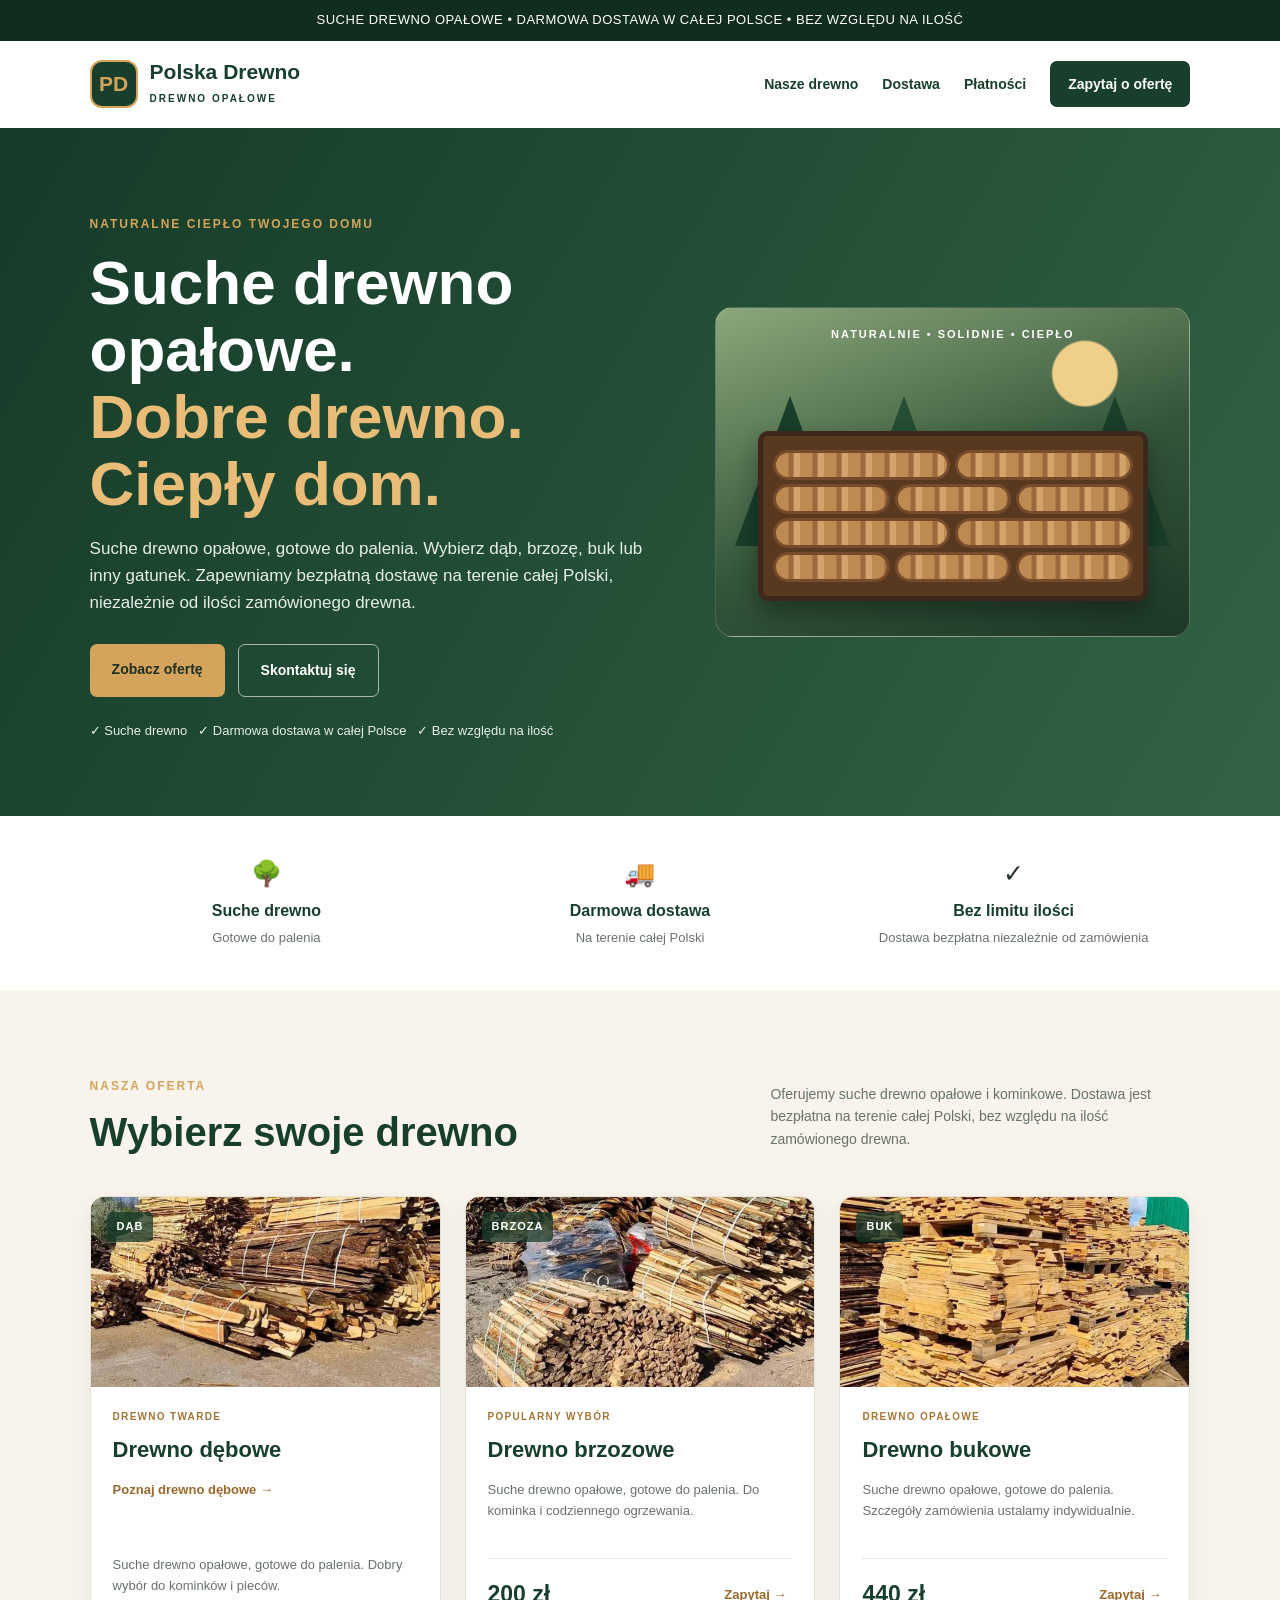
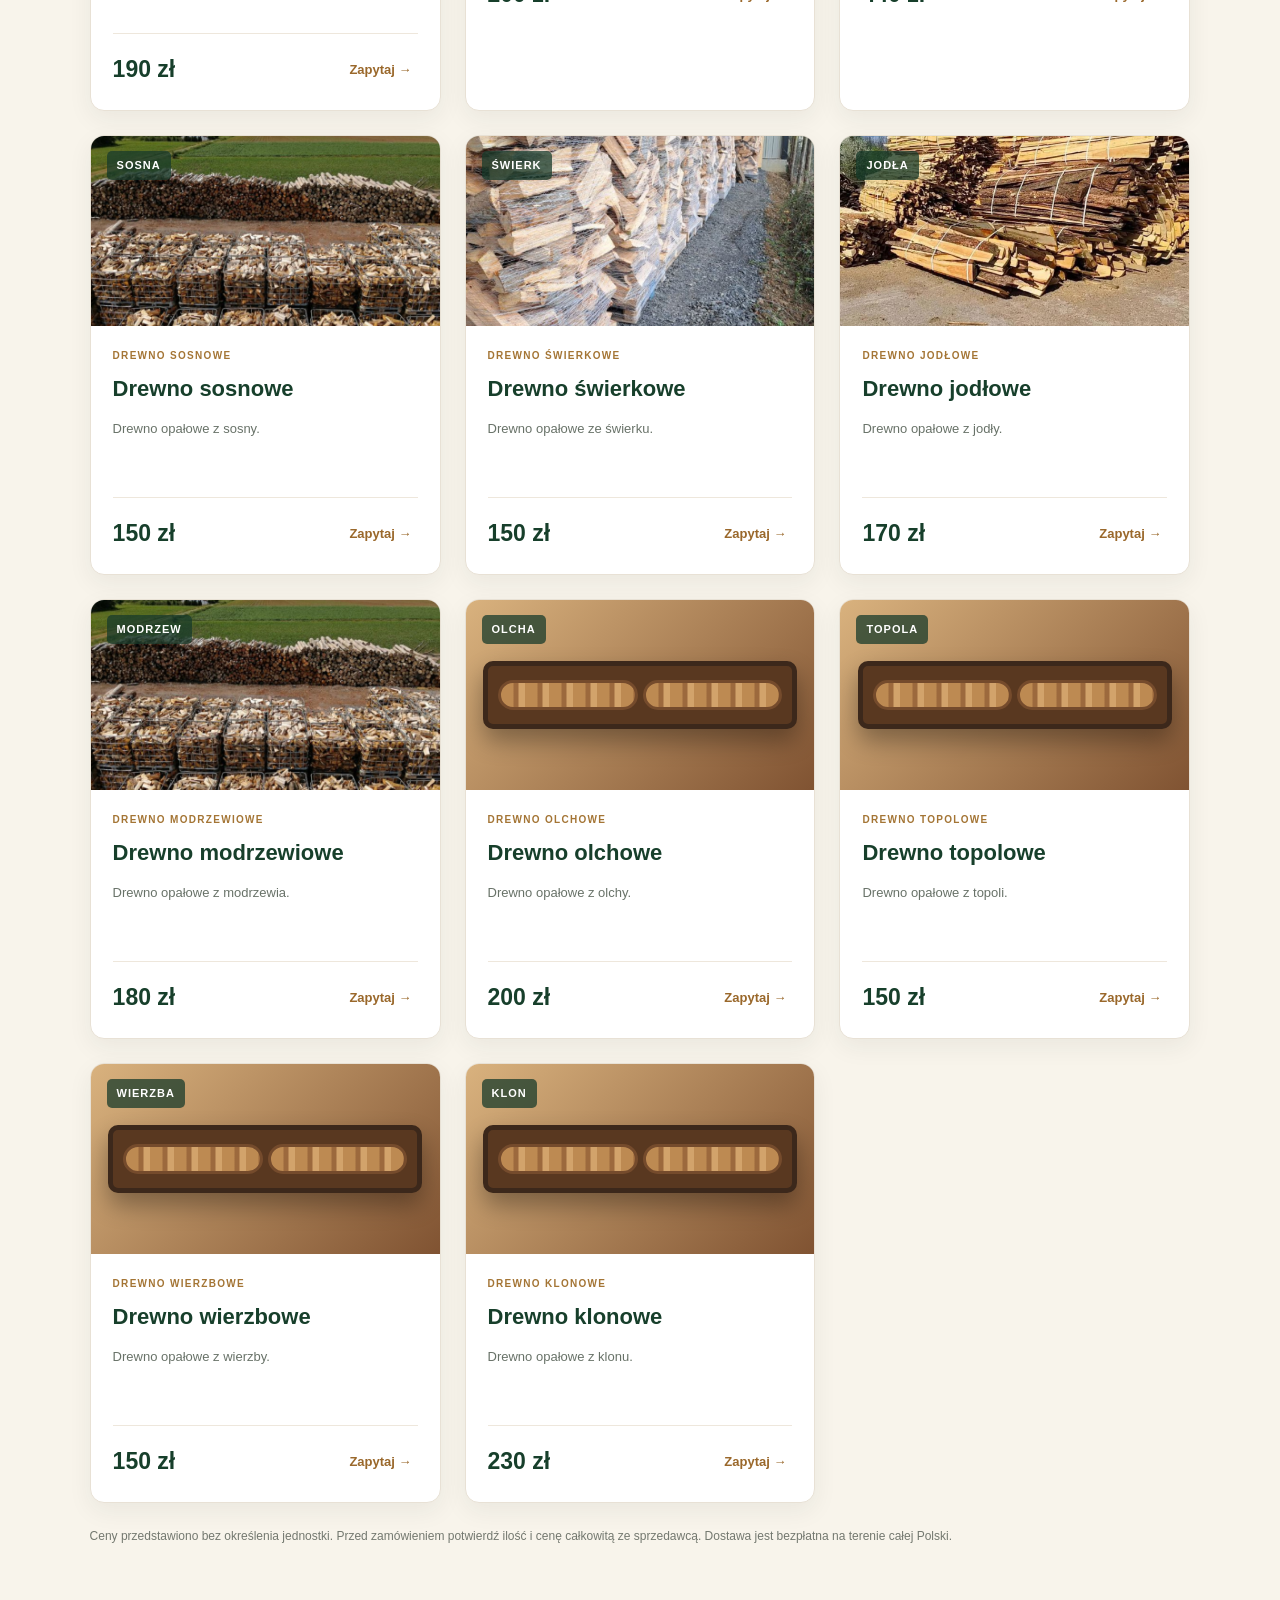
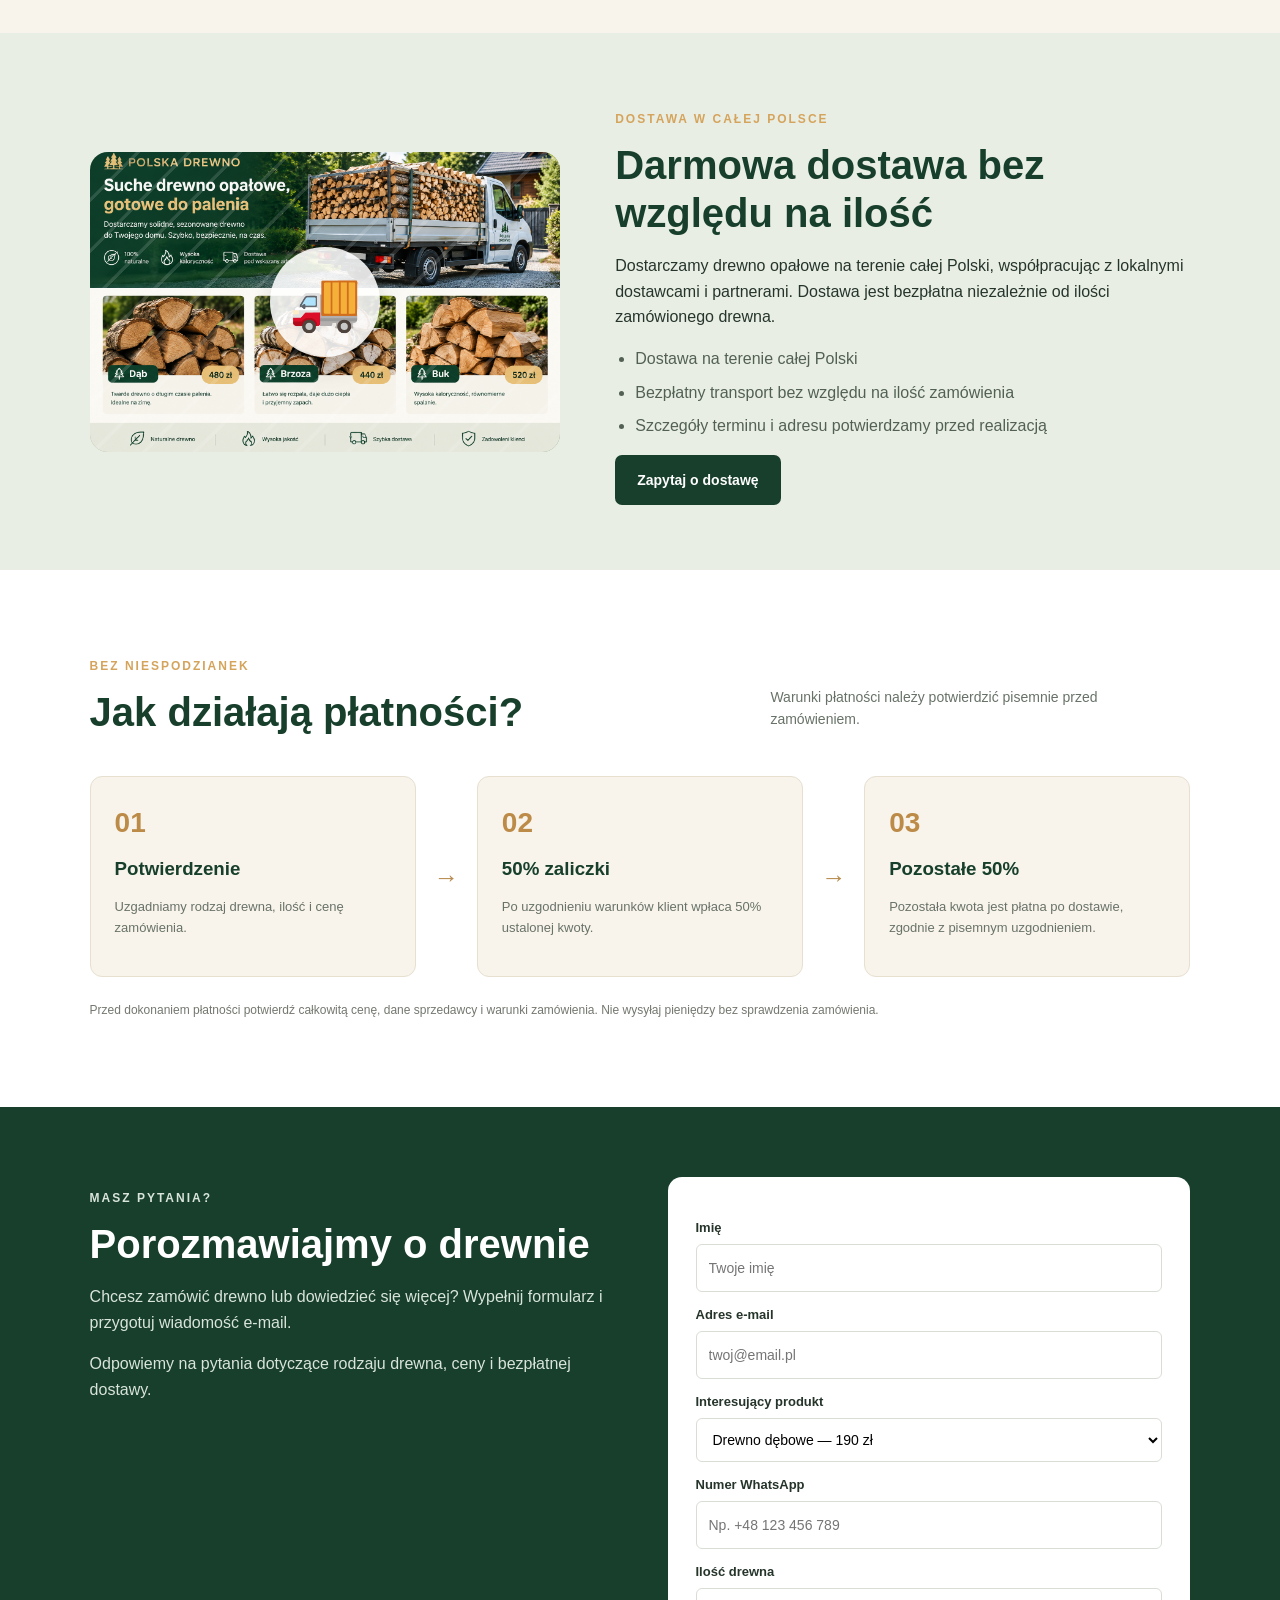
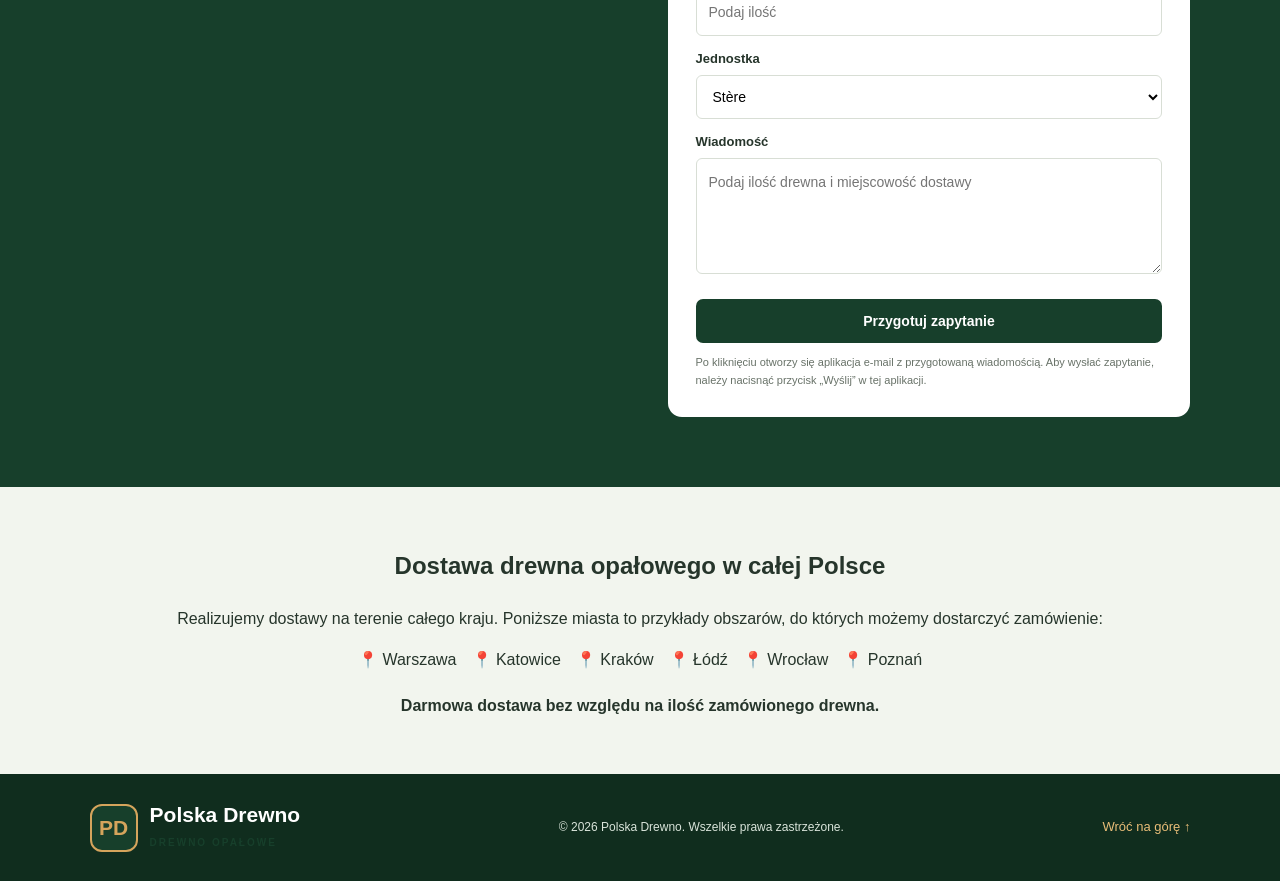
==== commit 404f6fa2: "Reduce remaining firewood prices by 50 PLN" ====
--- a/index.html
+++ b/index.html
@@ -60,14 +60,14 @@
 <article class="product-card"><div class="product-visual"><span>DĄB</span><img src="drewno-zdjecie-1.jpg" alt="Drewno dębowe opałowe"></div><div class="product-body"><div class="product-tag">DREWNO TWARDE</div><h3>Drewno dębowe</h3><p><a class="text-button" href="drewno-debowe.html">Poznaj drewno dębowe →</a></p><p>Suche drewno opałowe, gotowe do palenia. Dobry wybór do kominków i pieców.</p><div class="product-bottom"><span class="price">190 zł</span><button class="text-button" data-product="Drewno dębowe">Zapytaj →</button></div></div></article>
 <article class="product-card"><div class="product-visual"><span>BRZOZA</span><img src="drewno-zdjecie-2.jpg" alt="Drewno brzozowe opałowe"></div><div class="product-body"><div class="product-tag">POPULARNY WYBÓR</div><h3>Drewno brzozowe</h3><p>Suche drewno opałowe, gotowe do palenia. Do kominka i codziennego ogrzewania.</p><div class="product-bottom"><span class="price">200 zł</span><button class="text-button" data-product="Drewno brzozowe">Zapytaj →</button></div></div></article>
 <article class="product-card"><div class="product-visual"><span>BUK</span><img src="stock-des-planches.jpg" alt="Drewno bukowe opałowe"></div><div class="product-body"><div class="product-tag">DREWNO OPAŁOWE</div><h3>Drewno bukowe</h3><p>Suche drewno opałowe, gotowe do palenia. Szczegóły zamówienia ustalamy indywidualnie.</p><div class="product-bottom"><span class="price">440 zł</span><button class="text-button" data-product="Drewno bukowe">Zapytaj →</button></div></div></article>
-<article class="product-card"><div class="product-visual"><span>SOSNA</span><img src="bois-de-chauffage-caisses.jpg" alt="Drewno sosnowe opałowe"></div><div class="product-body"><div class="product-tag">DREWNO SOSNOWE</div><h3>Drewno sosnowe</h3><p>Drewno opałowe z sosny.</p><div class="product-bottom"><span class="price">200 zł</span><button class="text-button" data-product="Drewno sosnowe">Zapytaj →</button></div></div></article>
-<article class="product-card"><div class="product-visual"><span>ŚWIERK</span><img src="buches-sous-abri.jpg" alt="Drewno świerkowe opałowe"></div><div class="product-body"><div class="product-tag">DREWNO ŚWIERKOWE</div><h3>Drewno świerkowe</h3><p>Drewno opałowe ze świerku.</p><div class="product-bottom"><span class="price">200 zł</span><button class="text-button" data-product="Drewno świerkowe">Zapytaj →</button></div></div></article>
-<article class="product-card"><div class="product-visual"><span>JODŁA</span><img src="drewno-zdjecie-1.jpg" alt="Drewno jodłowe opałowe"></div><div class="product-body"><div class="product-tag">DREWNO JODŁOWE</div><h3>Drewno jodłowe</h3><p>Drewno opałowe z jodły.</p><div class="product-bottom"><span class="price">220 zł</span><button class="text-button" data-product="Drewno jodłowe">Zapytaj →</button></div></div></article>
-<article class="product-card"><div class="product-visual"><span>MODRZEW</span><img src="bois-de-chauffage-caisses.jpg" alt="Drewno modrzewiowe opałowe"></div><div class="product-body"><div class="product-tag">DREWNO MODRZEWIOWE</div><h3>Drewno modrzewiowe</h3><p>Drewno opałowe z modrzewia.</p><div class="product-bottom"><span class="price">230 zł</span><button class="text-button" data-product="Drewno modrzewiowe">Zapytaj →</button></div></div></article>
-<article class="product-card"><div class="product-visual"><span>OLCHA</span><div class="woodpile"><div class="log-row"><div class="log"></div><div class="log"></div></div></div></div><div class="product-body"><div class="product-tag">DREWNO OLCHOWE</div><h3>Drewno olchowe</h3><p>Drewno opałowe z olchy.</p><div class="product-bottom"><span class="price">250 zł</span><button class="text-button" data-product="Drewno olchowe">Zapytaj →</button></div></div></article>
-<article class="product-card"><div class="product-visual"><span>TOPOLA</span><div class="woodpile"><div class="log-row"><div class="log"></div><div class="log"></div></div></div></div><div class="product-body"><div class="product-tag">DREWNO TOPOLOWE</div><h3>Drewno topolowe</h3><p>Drewno opałowe z topoli.</p><div class="product-bottom"><span class="price">200 zł</span><button class="text-button" data-product="Drewno topolowe">Zapytaj →</button></div></div></article>
-<article class="product-card"><div class="product-visual"><span>WIERZBA</span><div class="woodpile"><div class="log-row"><div class="log"></div><div class="log"></div></div></div></div><div class="product-body"><div class="product-tag">DREWNO WIERZBOWE</div><h3>Drewno wierzbowe</h3><p>Drewno opałowe z wierzby.</p><div class="product-bottom"><span class="price">200 zł</span><button class="text-button" data-product="Drewno wierzbowe">Zapytaj →</button></div></div></article>
-<article class="product-card"><div class="product-visual"><span>KLON</span><div class="woodpile"><div class="log-row"><div class="log"></div><div class="log"></div></div></div></div><div class="product-body"><div class="product-tag">DREWNO KLONOWE</div><h3>Drewno klonowe</h3><p>Drewno opałowe z klonu.</p><div class="product-bottom"><span class="price">280 zł</span><button class="text-button" data-product="Drewno klonowe">Zapytaj →</button></div></div></article>
+<article class="product-card"><div class="product-visual"><span>SOSNA</span><img src="bois-de-chauffage-caisses.jpg" alt="Drewno sosnowe opałowe"></div><div class="product-body"><div class="product-tag">DREWNO SOSNOWE</div><h3>Drewno sosnowe</h3><p>Drewno opałowe z sosny.</p><div class="product-bottom"><span class="price">150 zł</span><button class="text-button" data-product="Drewno sosnowe">Zapytaj →</button></div></div></article>
+<article class="product-card"><div class="product-visual"><span>ŚWIERK</span><img src="buches-sous-abri.jpg" alt="Drewno świerkowe opałowe"></div><div class="product-body"><div class="product-tag">DREWNO ŚWIERKOWE</div><h3>Drewno świerkowe</h3><p>Drewno opałowe ze świerku.</p><div class="product-bottom"><span class="price">150 zł</span><button class="text-button" data-product="Drewno świerkowe">Zapytaj →</button></div></div></article>
+<article class="product-card"><div class="product-visual"><span>JODŁA</span><img src="drewno-zdjecie-1.jpg" alt="Drewno jodłowe opałowe"></div><div class="product-body"><div class="product-tag">DREWNO JODŁOWE</div><h3>Drewno jodłowe</h3><p>Drewno opałowe z jodły.</p><div class="product-bottom"><span class="price">170 zł</span><button class="text-button" data-product="Drewno jodłowe">Zapytaj →</button></div></div></article>
+<article class="product-card"><div class="product-visual"><span>MODRZEW</span><img src="bois-de-chauffage-caisses.jpg" alt="Drewno modrzewiowe opałowe"></div><div class="product-body"><div class="product-tag">DREWNO MODRZEWIOWE</div><h3>Drewno modrzewiowe</h3><p>Drewno opałowe z modrzewia.</p><div class="product-bottom"><span class="price">180 zł</span><button class="text-button" data-product="Drewno modrzewiowe">Zapytaj →</button></div></div></article>
+<article class="product-card"><div class="product-visual"><span>OLCHA</span><div class="woodpile"><div class="log-row"><div class="log"></div><div class="log"></div></div></div></div><div class="product-body"><div class="product-tag">DREWNO OLCHOWE</div><h3>Drewno olchowe</h3><p>Drewno opałowe z olchy.</p><div class="product-bottom"><span class="price">200 zł</span><button class="text-button" data-product="Drewno olchowe">Zapytaj →</button></div></div></article>
+<article class="product-card"><div class="product-visual"><span>TOPOLA</span><div class="woodpile"><div class="log-row"><div class="log"></div><div class="log"></div></div></div></div><div class="product-body"><div class="product-tag">DREWNO TOPOLOWE</div><h3>Drewno topolowe</h3><p>Drewno opałowe z topoli.</p><div class="product-bottom"><span class="price">150 zł</span><button class="text-button" data-product="Drewno topolowe">Zapytaj →</button></div></div></article>
+<article class="product-card"><div class="product-visual"><span>WIERZBA</span><div class="woodpile"><div class="log-row"><div class="log"></div><div class="log"></div></div></div></div><div class="product-body"><div class="product-tag">DREWNO WIERZBOWE</div><h3>Drewno wierzbowe</h3><p>Drewno opałowe z wierzby.</p><div class="product-bottom"><span class="price">150 zł</span><button class="text-button" data-product="Drewno wierzbowe">Zapytaj →</button></div></div></article>
+<article class="product-card"><div class="product-visual"><span>KLON</span><div class="woodpile"><div class="log-row"><div class="log"></div><div class="log"></div></div></div></div><div class="product-body"><div class="product-tag">DREWNO KLONOWE</div><h3>Drewno klonowe</h3><p>Drewno opałowe z klonu.</p><div class="product-bottom"><span class="price">230 zł</span><button class="text-button" data-product="Drewno klonowe">Zapytaj →</button></div></div></article>
 </div>
 <p class="fine-print">Ceny przedstawiono bez określenia jednostki. Przed zamówieniem potwierdź ilość i cenę całkowitą ze sprzedawcą. Dostawa jest bezpłatna na terenie całej Polski.</p>
 </section>
@@ -83,7 +83,7 @@
 <label for="name">Imię</label><input id="name" name="name" required placeholder="Twoje imię">
 <label for="email">Adres e-mail</label><input id="email" name="email" type="email" required placeholder="twoj@email.pl">
 <label for="product">Interesujący produkt</label><select id="product" name="product">
-<option value="Drewno dębowe">Drewno dębowe — 190 zł</option><option value="Drewno brzozowe">Drewno brzozowe — 200 zł</option><option value="Drewno bukowe">Drewno bukowe — 440 zł</option><option value="Drewno sosnowe">Drewno sosnowe — 200 zł</option><option value="Drewno świerkowe">Drewno świerkowe — 200 zł</option><option value="Drewno jodłowe">Drewno jodłowe — 220 zł</option><option value="Drewno modrzewiowe">Drewno modrzewiowe — 230 zł</option><option value="Drewno olchowe">Drewno olchowe — 250 zł</option><option value="Drewno topolowe">Drewno topolowe — 200 zł</option><option value="Drewno wierzbowe">Drewno wierzbowe — 200 zł</option><option value="Drewno klonowe">Drewno klonowe — 280 zł</option><option value="Inne / nie wiem jeszcze">Inne / nie wiem jeszcze</option></select>
+<option value="Drewno dębowe">Drewno dębowe — 190 zł</option><option value="Drewno brzozowe">Drewno brzozowe — 200 zł</option><option value="Drewno bukowe">Drewno bukowe — 440 zł</option><option value="Drewno sosnowe">Drewno sosnowe — 150 zł</option><option value="Drewno świerkowe">Drewno świerkowe — 150 zł</option><option value="Drewno jodłowe">Drewno jodłowe — 170 zł</option><option value="Drewno modrzewiowe">Drewno modrzewiowe — 180 zł</option><option value="Drewno olchowe">Drewno olchowe — 200 zł</option><option value="Drewno topolowe">Drewno topolowe — 150 zł</option><option value="Drewno wierzbowe">Drewno wierzbowe — 150 zł</option><option value="Drewno klonowe">Drewno klonowe — 230 zł</option><option value="Inne / nie wiem jeszcze">Inne / nie wiem jeszcze</option></select>
 <label for="whatsapp">Numer WhatsApp</label><input id="whatsapp" name="whatsapp" type="tel" required placeholder="Np. +48 123 456 789">
 <label for="quantity">Ilość drewna</label><input id="quantity" name="quantity" type="number" min="1" step="0.5" required placeholder="Podaj ilość">
 <label for="unit">Jednostka</label><select id="unit" name="unit" required><option value="Stère">Stère</option><option value="m³">m³</option></select>
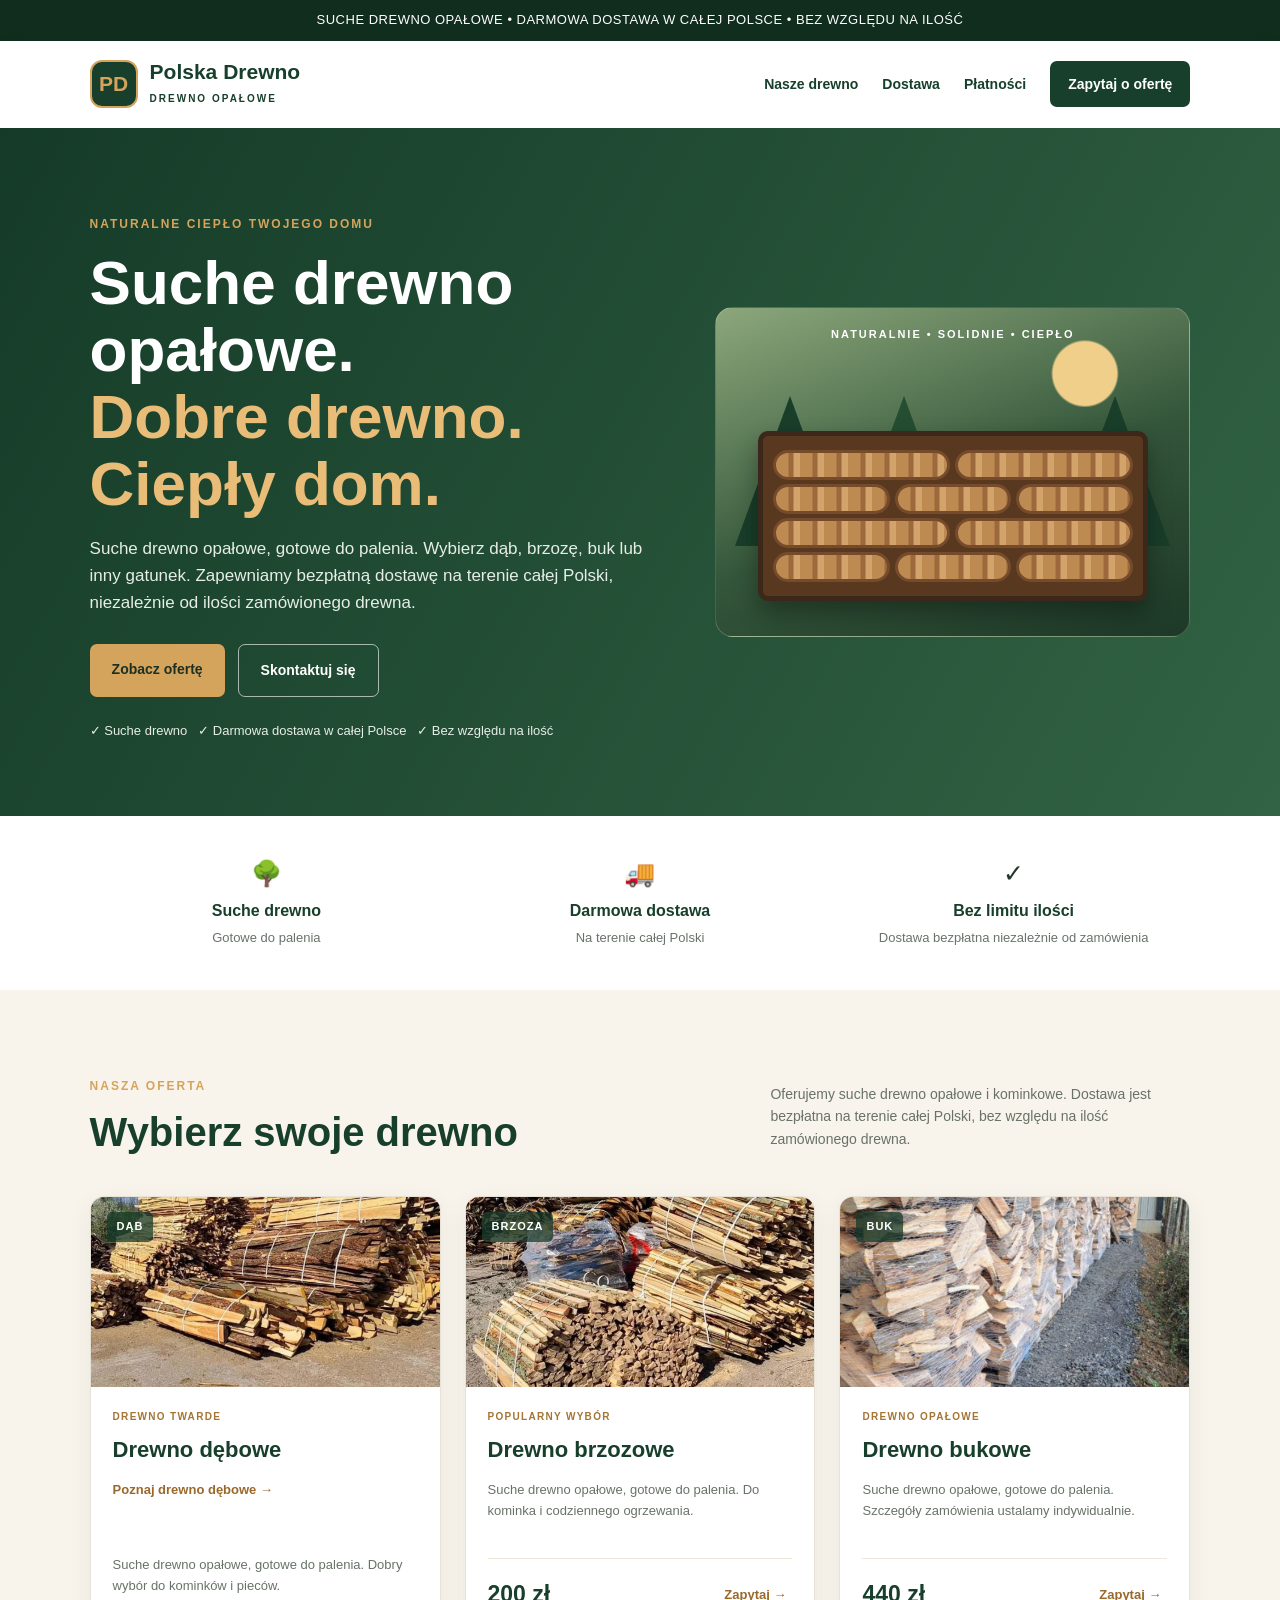
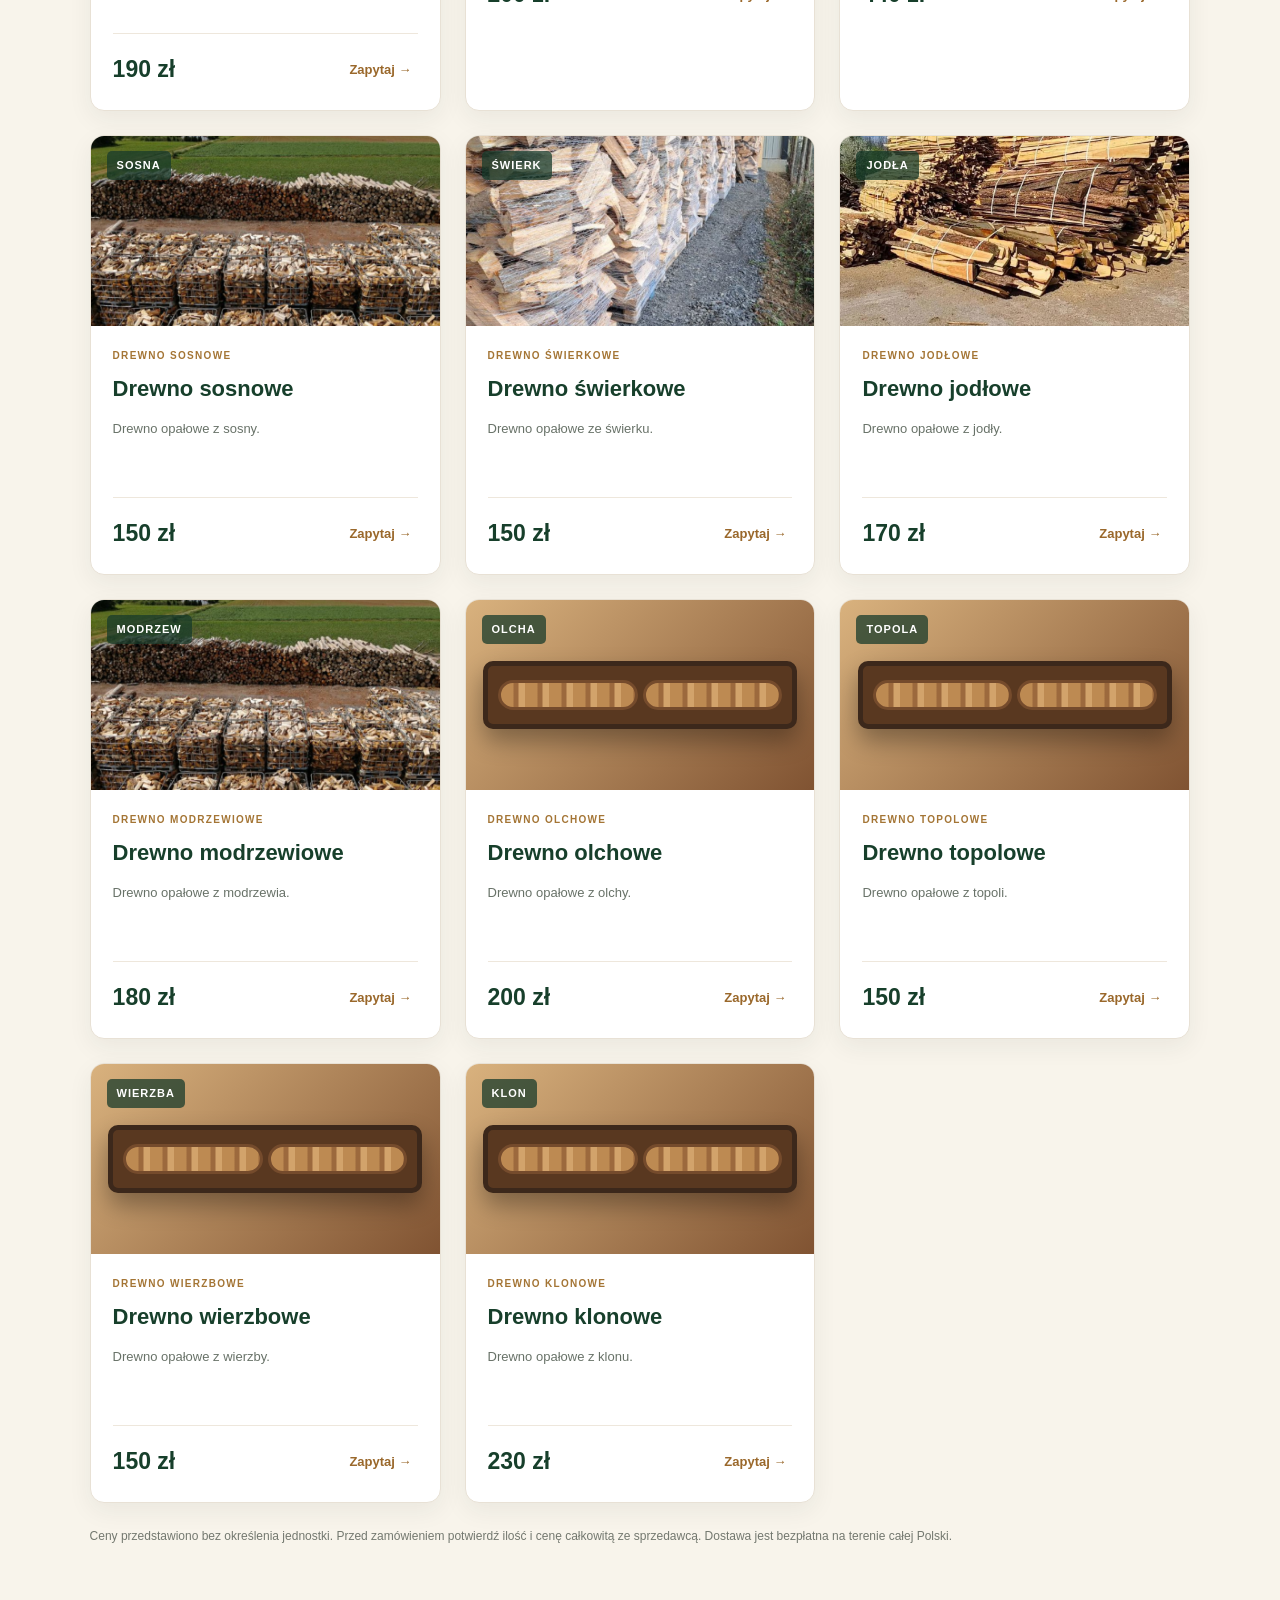
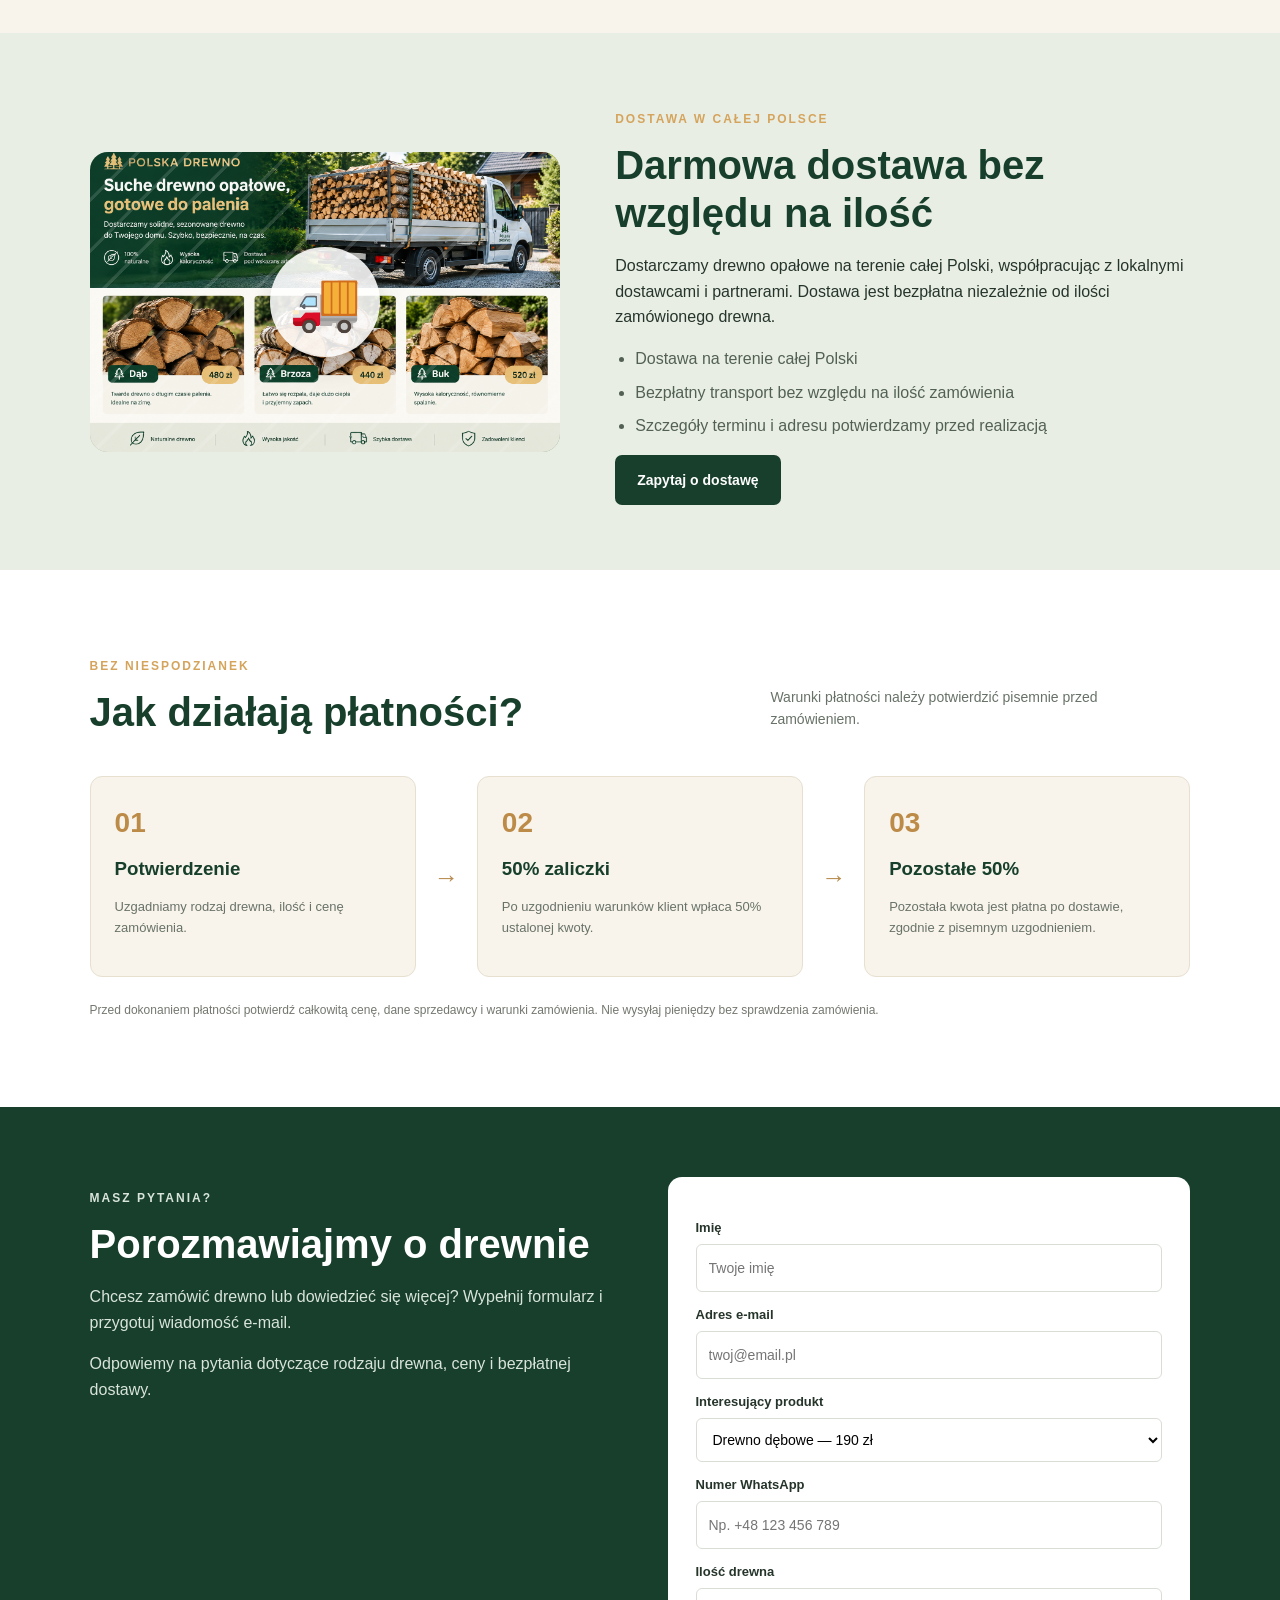
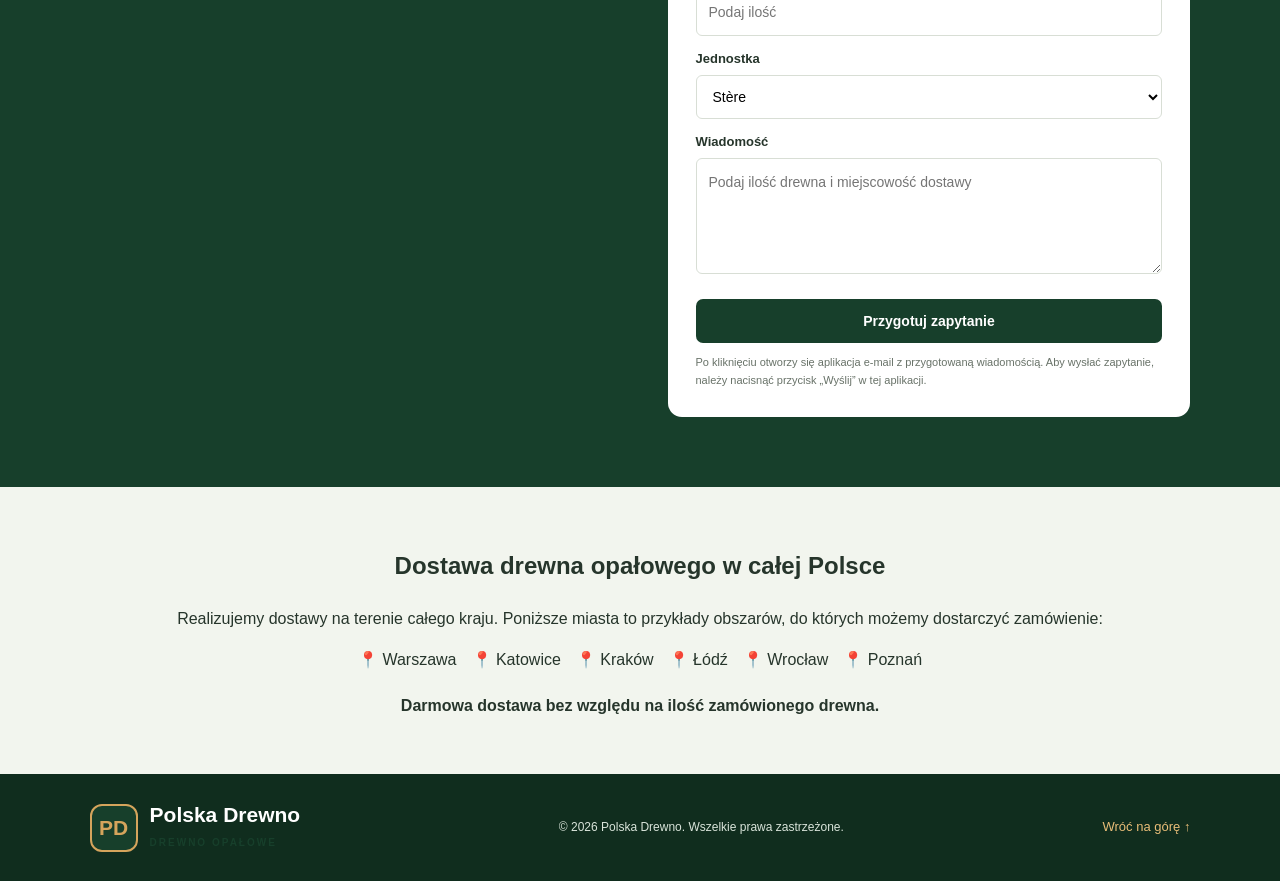
==== commit 1e882914: "Use firewood photo in beech product card" ====
--- a/index.html
+++ b/index.html
@@ -59,7 +59,7 @@
 <div class="product-grid">
 <article class="product-card"><div class="product-visual"><span>DĄB</span><img src="drewno-zdjecie-1.jpg" alt="Drewno dębowe opałowe"></div><div class="product-body"><div class="product-tag">DREWNO TWARDE</div><h3>Drewno dębowe</h3><p><a class="text-button" href="drewno-debowe.html">Poznaj drewno dębowe →</a></p><p>Suche drewno opałowe, gotowe do palenia. Dobry wybór do kominków i pieców.</p><div class="product-bottom"><span class="price">190 zł</span><button class="text-button" data-product="Drewno dębowe">Zapytaj →</button></div></div></article>
 <article class="product-card"><div class="product-visual"><span>BRZOZA</span><img src="drewno-zdjecie-2.jpg" alt="Drewno brzozowe opałowe"></div><div class="product-body"><div class="product-tag">POPULARNY WYBÓR</div><h3>Drewno brzozowe</h3><p>Suche drewno opałowe, gotowe do palenia. Do kominka i codziennego ogrzewania.</p><div class="product-bottom"><span class="price">200 zł</span><button class="text-button" data-product="Drewno brzozowe">Zapytaj →</button></div></div></article>
-<article class="product-card"><div class="product-visual"><span>BUK</span><img src="stock-des-planches.jpg" alt="Drewno bukowe opałowe"></div><div class="product-body"><div class="product-tag">DREWNO OPAŁOWE</div><h3>Drewno bukowe</h3><p>Suche drewno opałowe, gotowe do palenia. Szczegóły zamówienia ustalamy indywidualnie.</p><div class="product-bottom"><span class="price">440 zł</span><button class="text-button" data-product="Drewno bukowe">Zapytaj →</button></div></div></article>
+<article class="product-card"><div class="product-visual"><span>BUK</span><img src="buches-sous-abri.jpg" alt="Drewno bukowe opałowe"></div><div class="product-body"><div class="product-tag">DREWNO OPAŁOWE</div><h3>Drewno bukowe</h3><p>Suche drewno opałowe, gotowe do palenia. Szczegóły zamówienia ustalamy indywidualnie.</p><div class="product-bottom"><span class="price">440 zł</span><button class="text-button" data-product="Drewno bukowe">Zapytaj →</button></div></div></article>
 <article class="product-card"><div class="product-visual"><span>SOSNA</span><img src="bois-de-chauffage-caisses.jpg" alt="Drewno sosnowe opałowe"></div><div class="product-body"><div class="product-tag">DREWNO SOSNOWE</div><h3>Drewno sosnowe</h3><p>Drewno opałowe z sosny.</p><div class="product-bottom"><span class="price">150 zł</span><button class="text-button" data-product="Drewno sosnowe">Zapytaj →</button></div></div></article>
 <article class="product-card"><div class="product-visual"><span>ŚWIERK</span><img src="buches-sous-abri.jpg" alt="Drewno świerkowe opałowe"></div><div class="product-body"><div class="product-tag">DREWNO ŚWIERKOWE</div><h3>Drewno świerkowe</h3><p>Drewno opałowe ze świerku.</p><div class="product-bottom"><span class="price">150 zł</span><button class="text-button" data-product="Drewno świerkowe">Zapytaj →</button></div></div></article>
 <article class="product-card"><div class="product-visual"><span>JODŁA</span><img src="drewno-zdjecie-1.jpg" alt="Drewno jodłowe opałowe"></div><div class="product-body"><div class="product-tag">DREWNO JODŁOWE</div><h3>Drewno jodłowe</h3><p>Drewno opałowe z jodły.</p><div class="product-bottom"><span class="price">170 zł</span><button class="text-button" data-product="Drewno jodłowe">Zapytaj →</button></div></div></article>
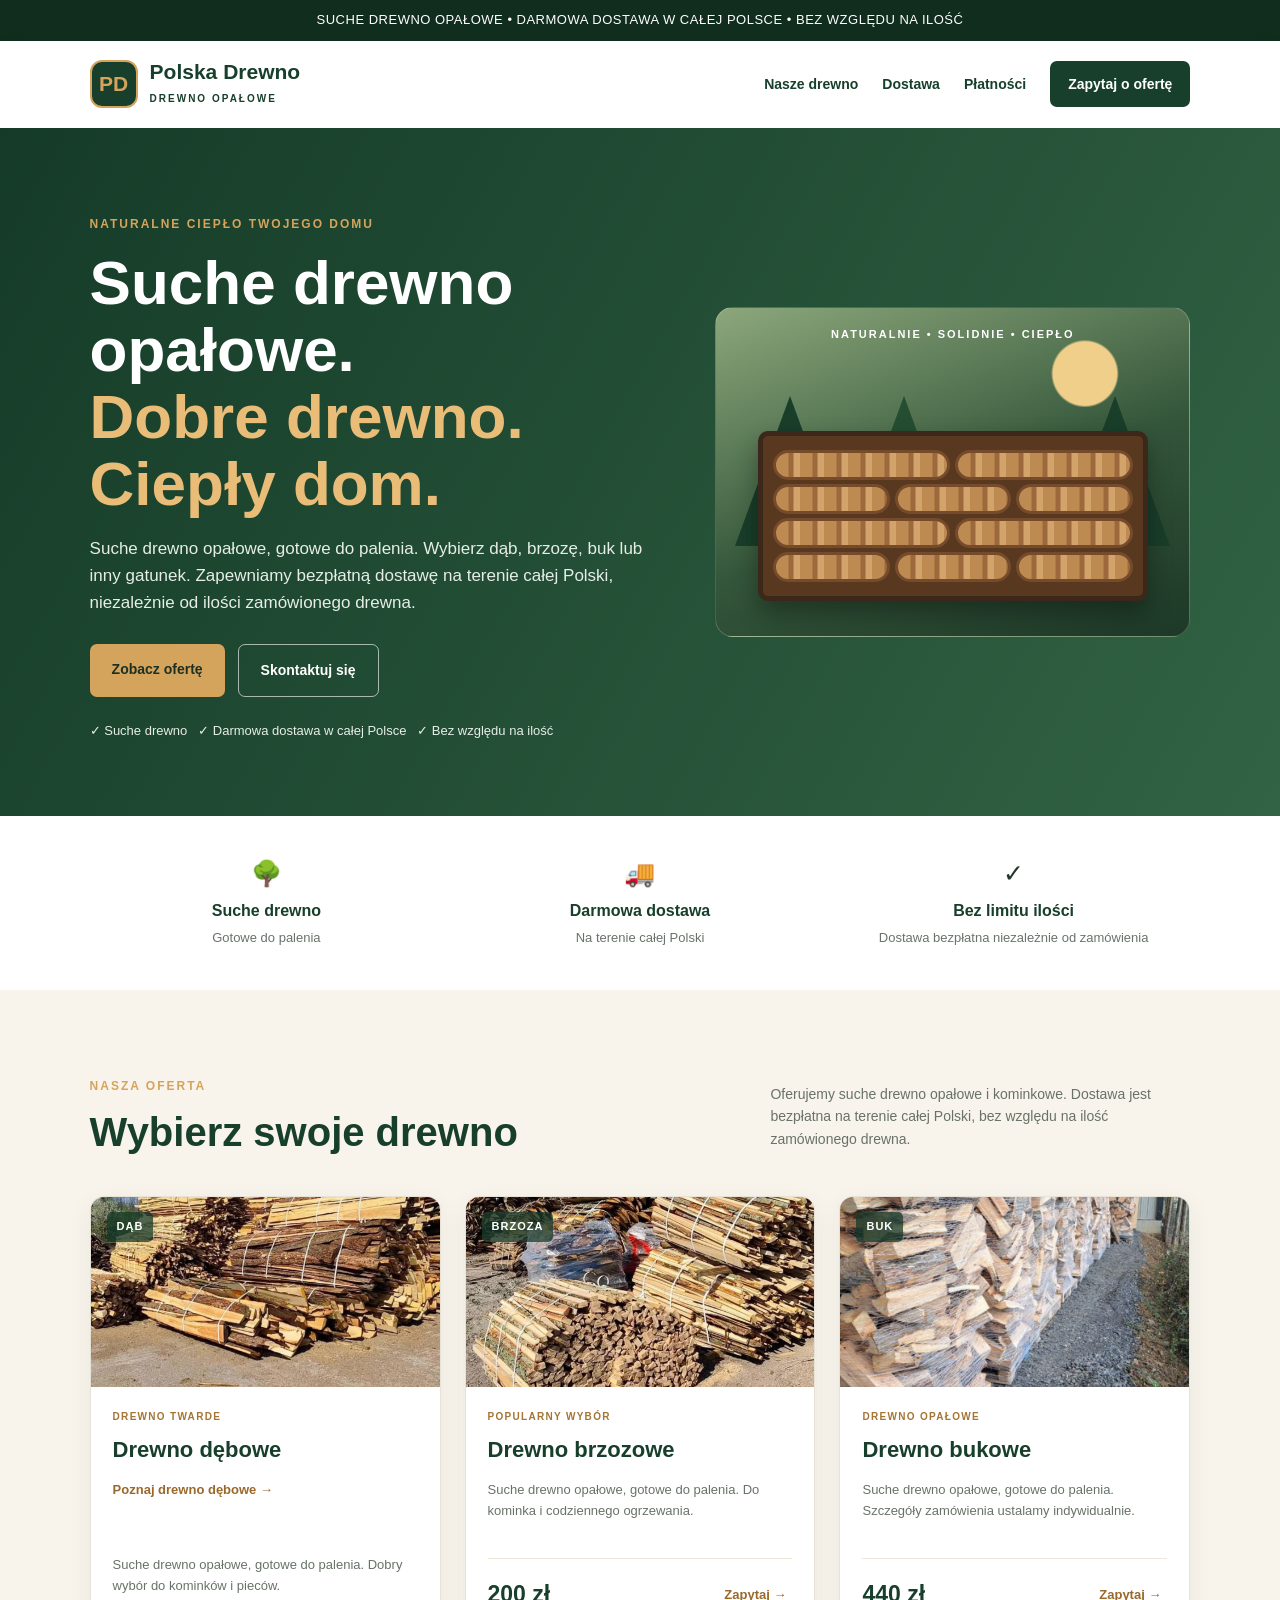
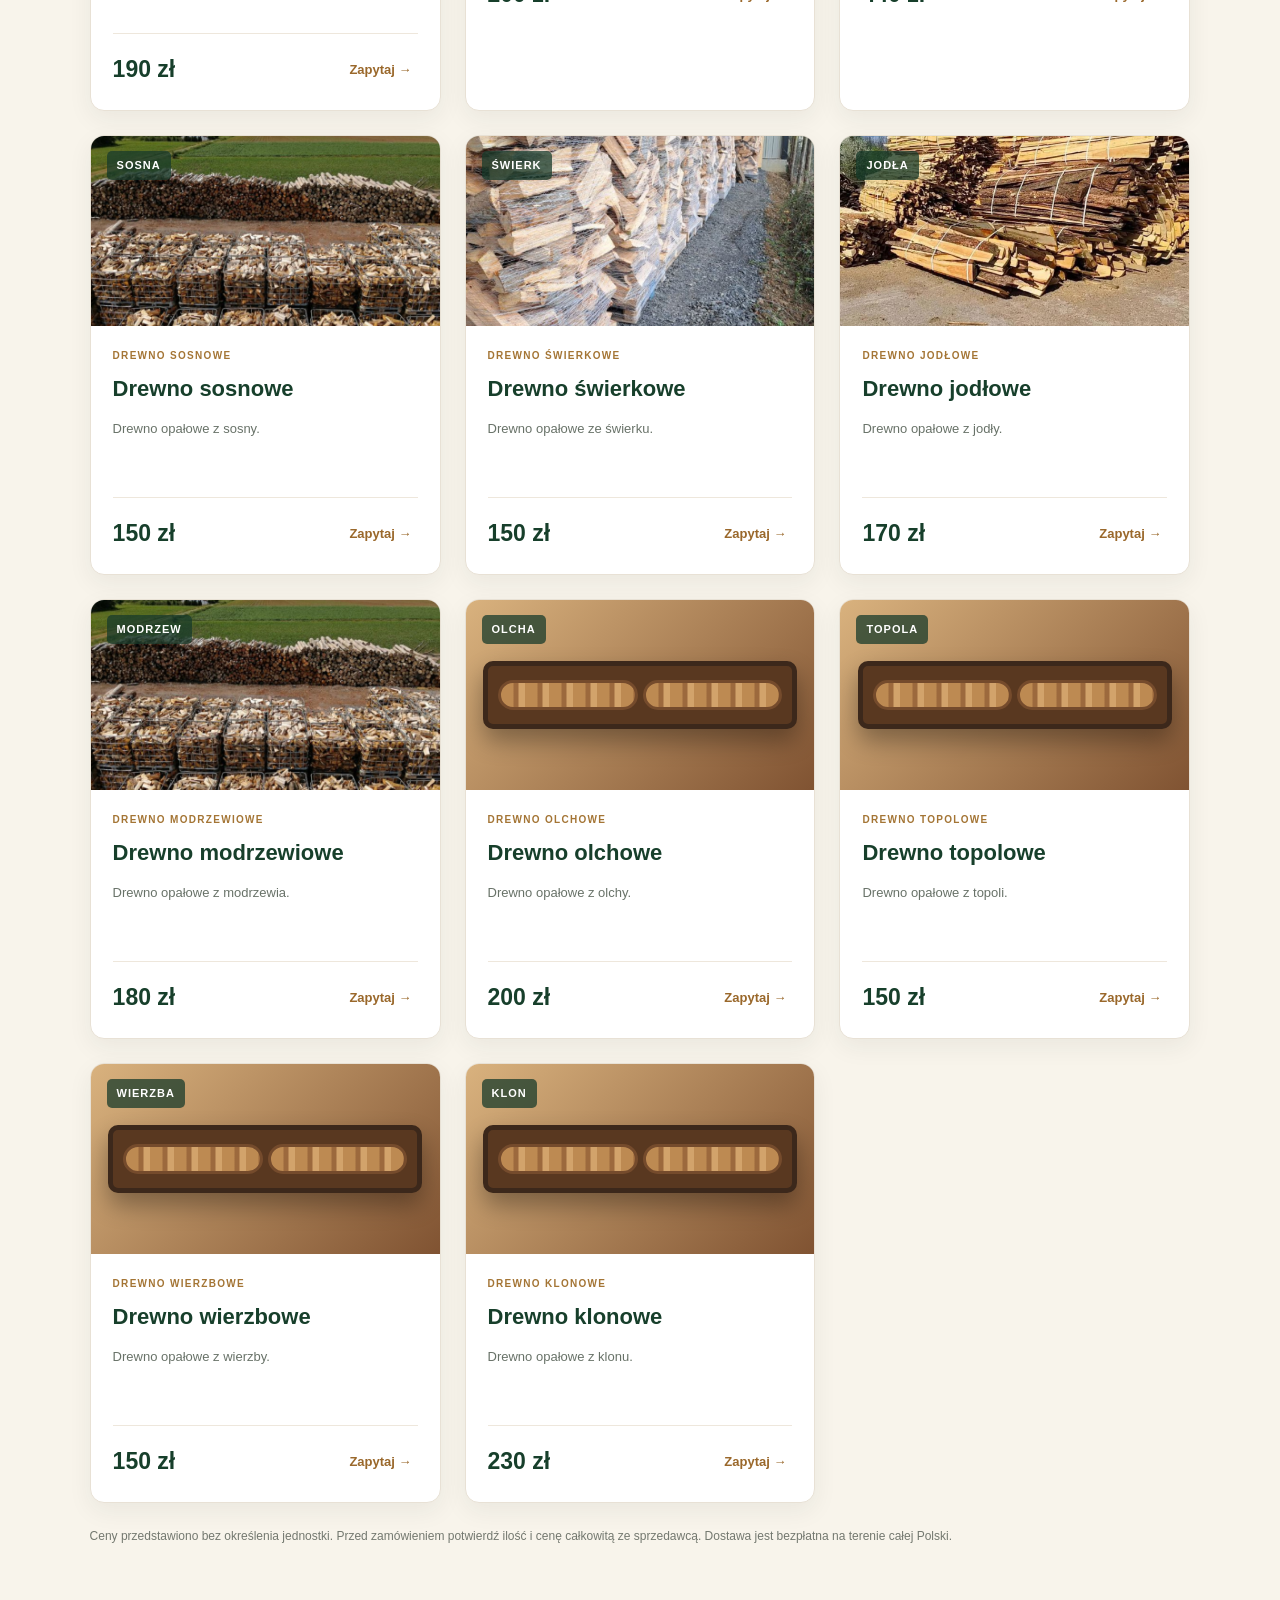
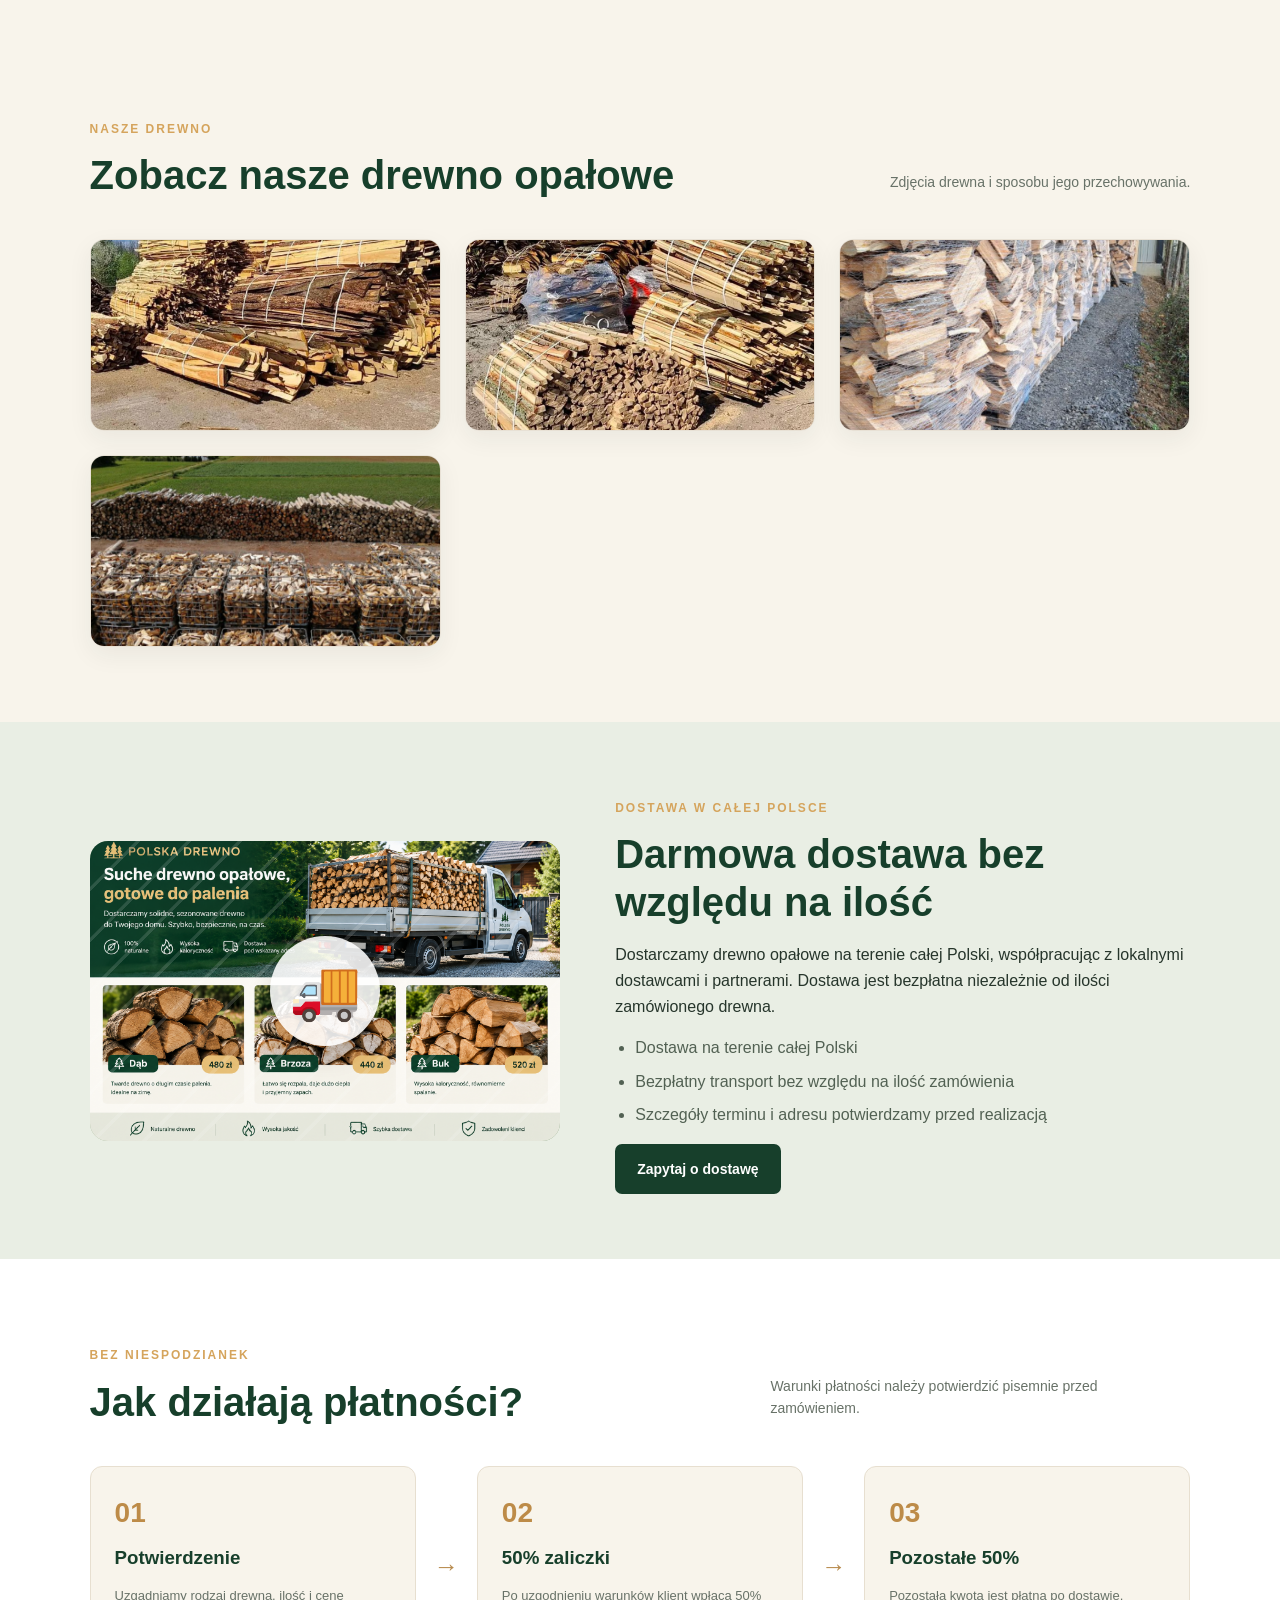
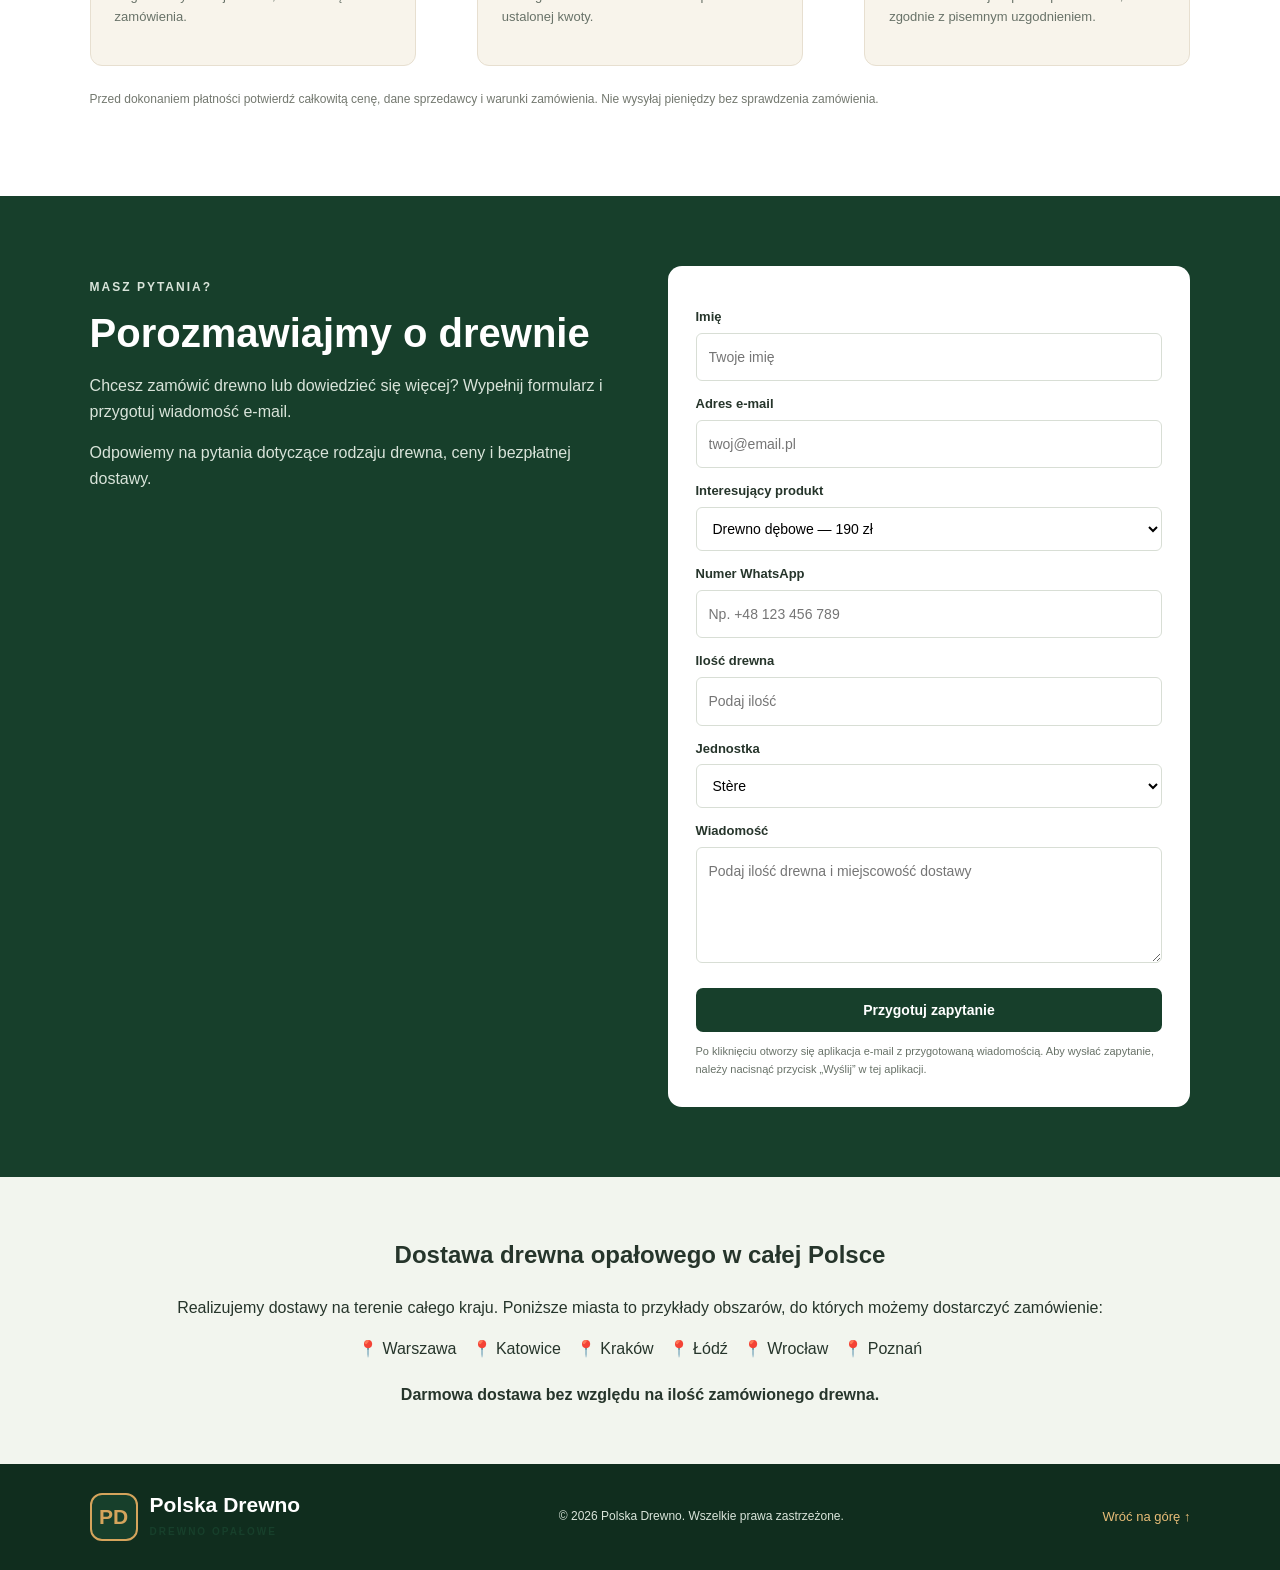
==== commit 921b937d: "Add four-photo firewood gallery to homepage" ====
--- a/index.html
+++ b/index.html
@@ -71,6 +71,14 @@
 </div>
 <p class="fine-print">Ceny przedstawiono bez określenia jednostki. Przed zamówieniem potwierdź ilość i cenę całkowitą ze sprzedawcą. Dostawa jest bezpłatna na terenie całej Polski.</p>
 </section>
+<section class="section" id="galeria-zdjec">
+<div class="section-heading"><div><p class="eyebrow">NASZE DREWNO</p><h2>Zobacz nasze drewno opałowe</h2></div><p>Zdjęcia drewna i sposobu jego przechowywania.</p></div>
+<div class="product-grid">
+<div class="product-card"><div class="product-visual"><img src="drewno-zdjecie-1.jpg" alt="Drewno opałowe – zdjęcie 1"></div></div>
+<div class="product-card"><div class="product-visual"><img src="drewno-zdjecie-2.jpg" alt="Drewno opałowe – zdjęcie 2"></div></div>
+<div class="product-card"><div class="product-visual"><img src="buches-sous-abri.jpg" alt="Bûches de bois de chauffage stockées sous abri"></div></div>
+<div class="product-card"><div class="product-visual"><img src="bois-de-chauffage-caisses.jpg" alt="Bois de chauffage rangé dans des caisses"></div></div>
+</div></section>
 <section class="delivery-section" id="dostawa">
 <div class="delivery-art"><img src="file_00000000699881f4b143f9b1aef7e5e6.png" alt="Dostawa drewna opałowego"><div class="delivery-circle">🚚</div><div class="delivery-lines"></div></div>
 <div class="delivery-copy"><p class="eyebrow">DOSTAWA W CAŁEJ POLSCE</p><h2>Darmowa dostawa bez względu na ilość</h2><p>Dostarczamy drewno opałowe na terenie całej Polski, współpracując z lokalnymi dostawcami i partnerami. Dostawa jest bezpłatna niezależnie od ilości zamówionego drewna.</p><ul><li>Dostawa na terenie całej Polski</li><li>Bezpłatny transport bez względu na ilość zamówienia</li><li>Szczegóły terminu i adresu potwierdzamy przed realizacją</li></ul><a href="#kontakt" class="button button-green">Zapytaj o dostawę</a></div>
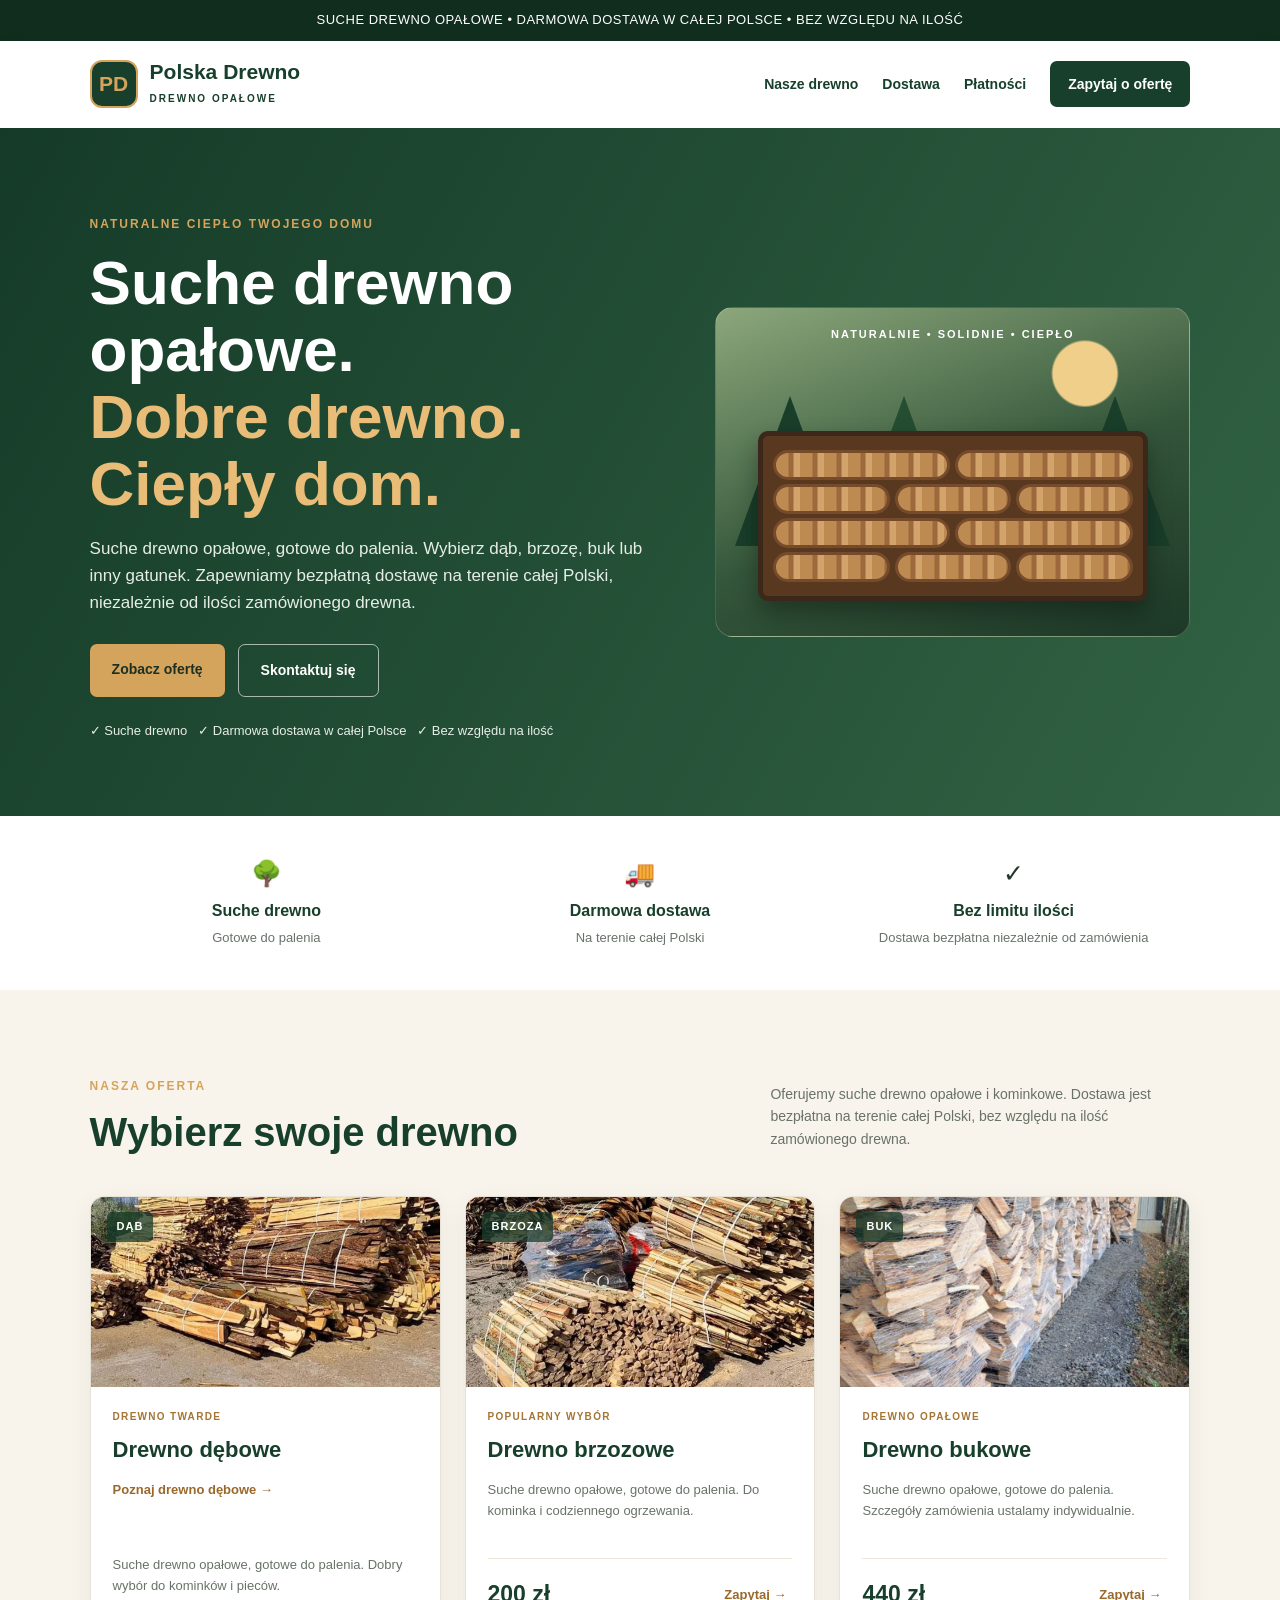
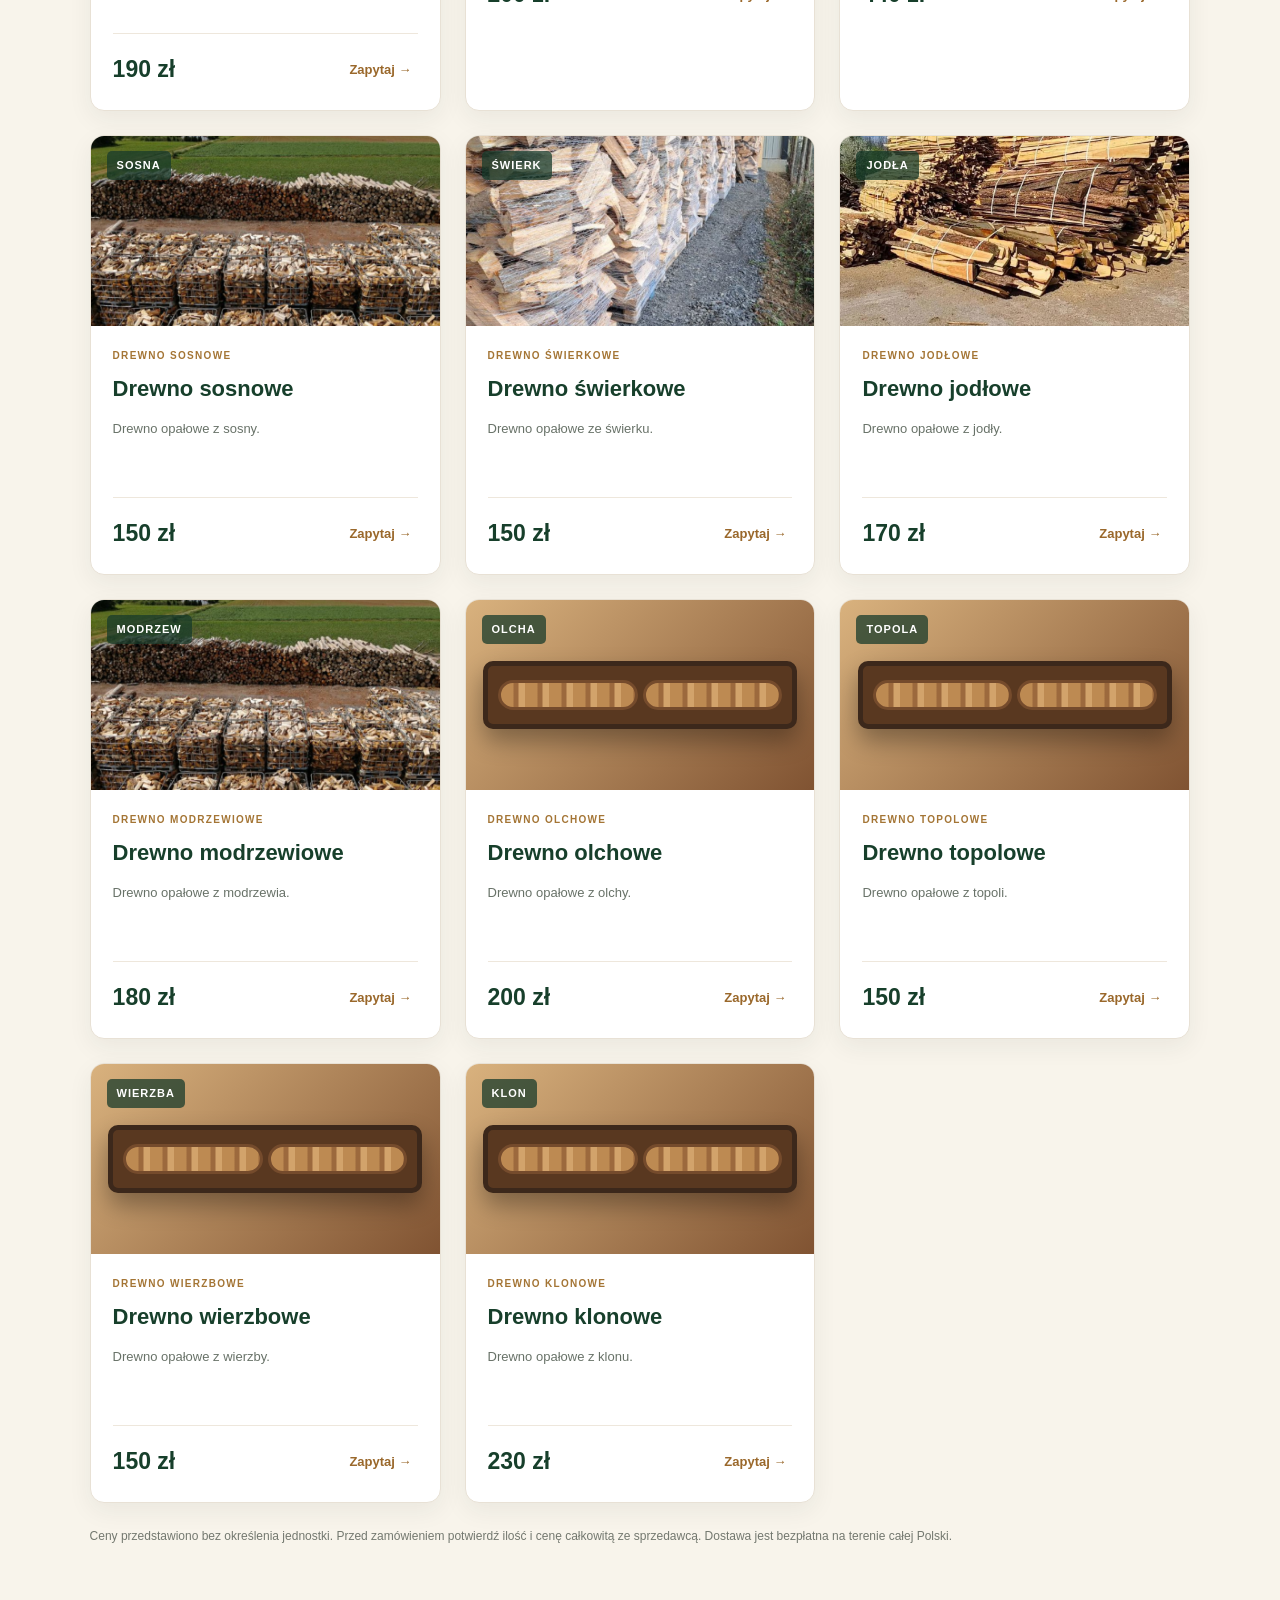
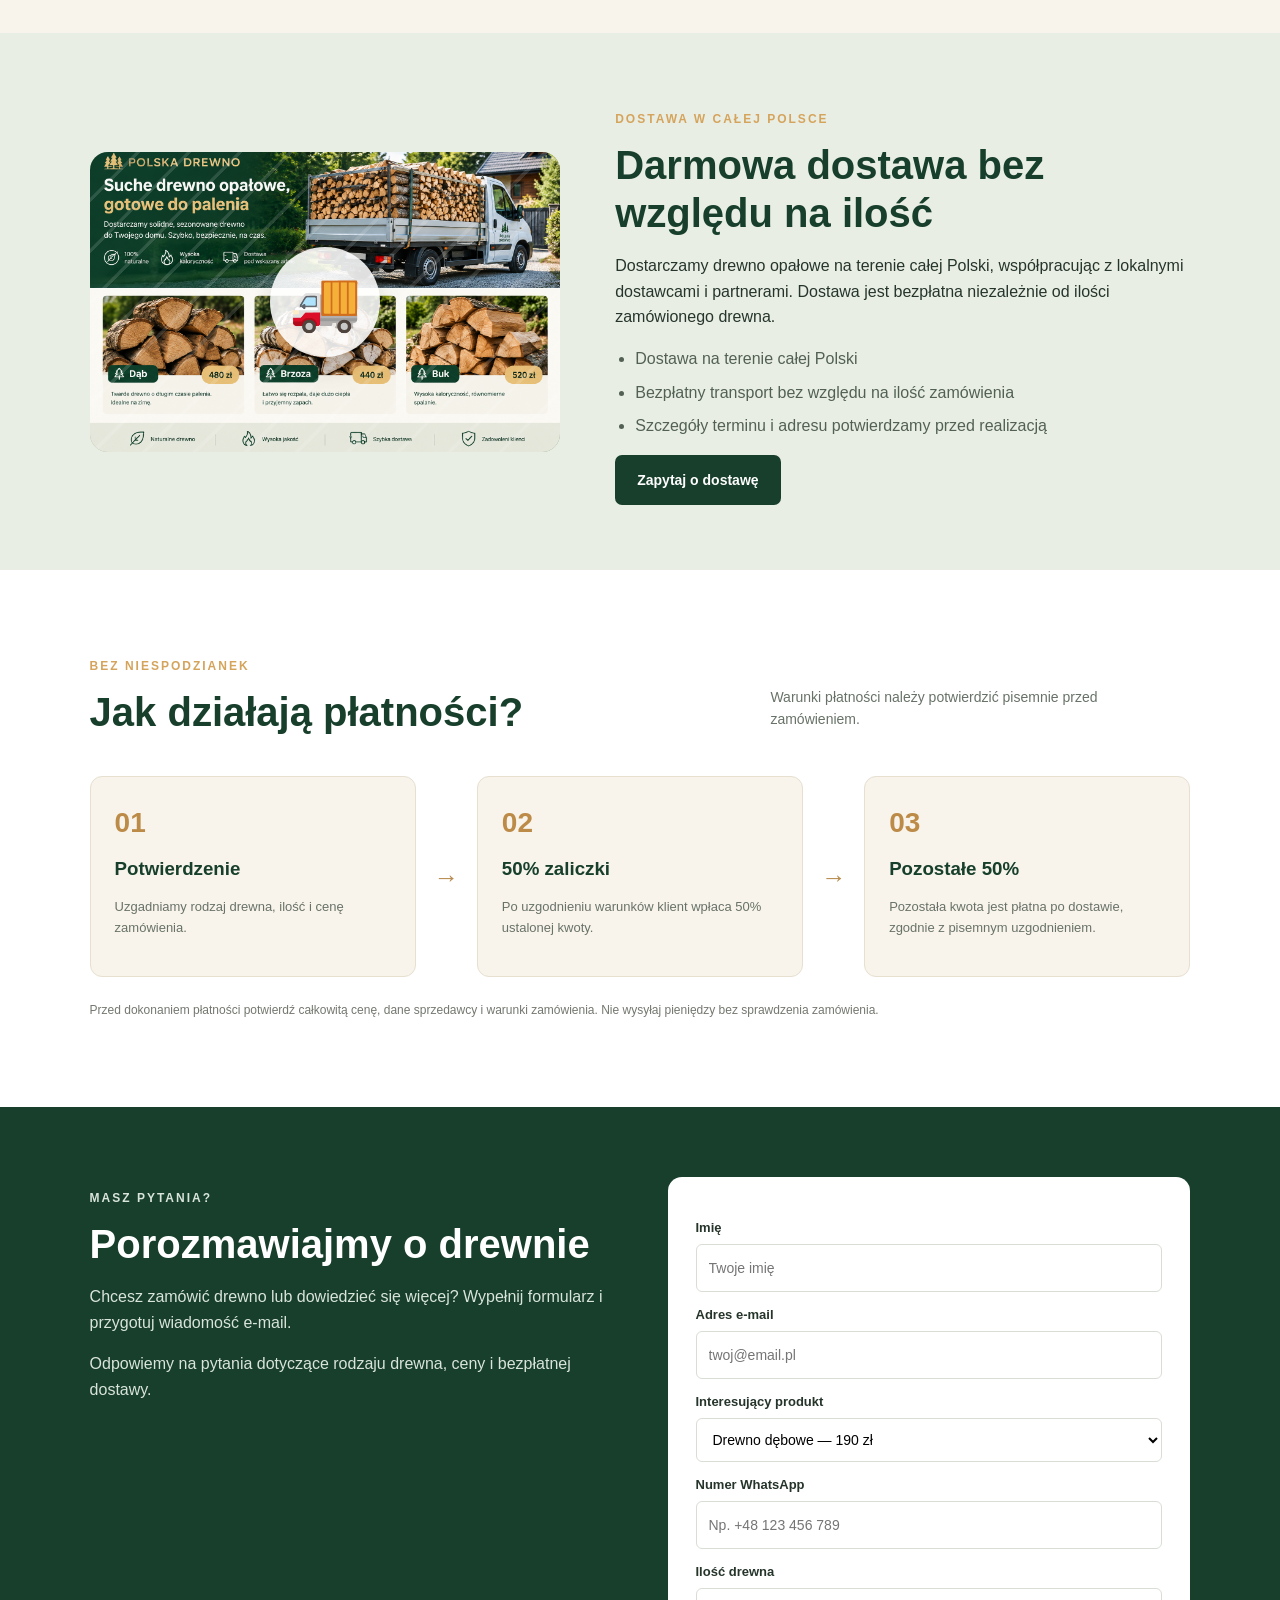
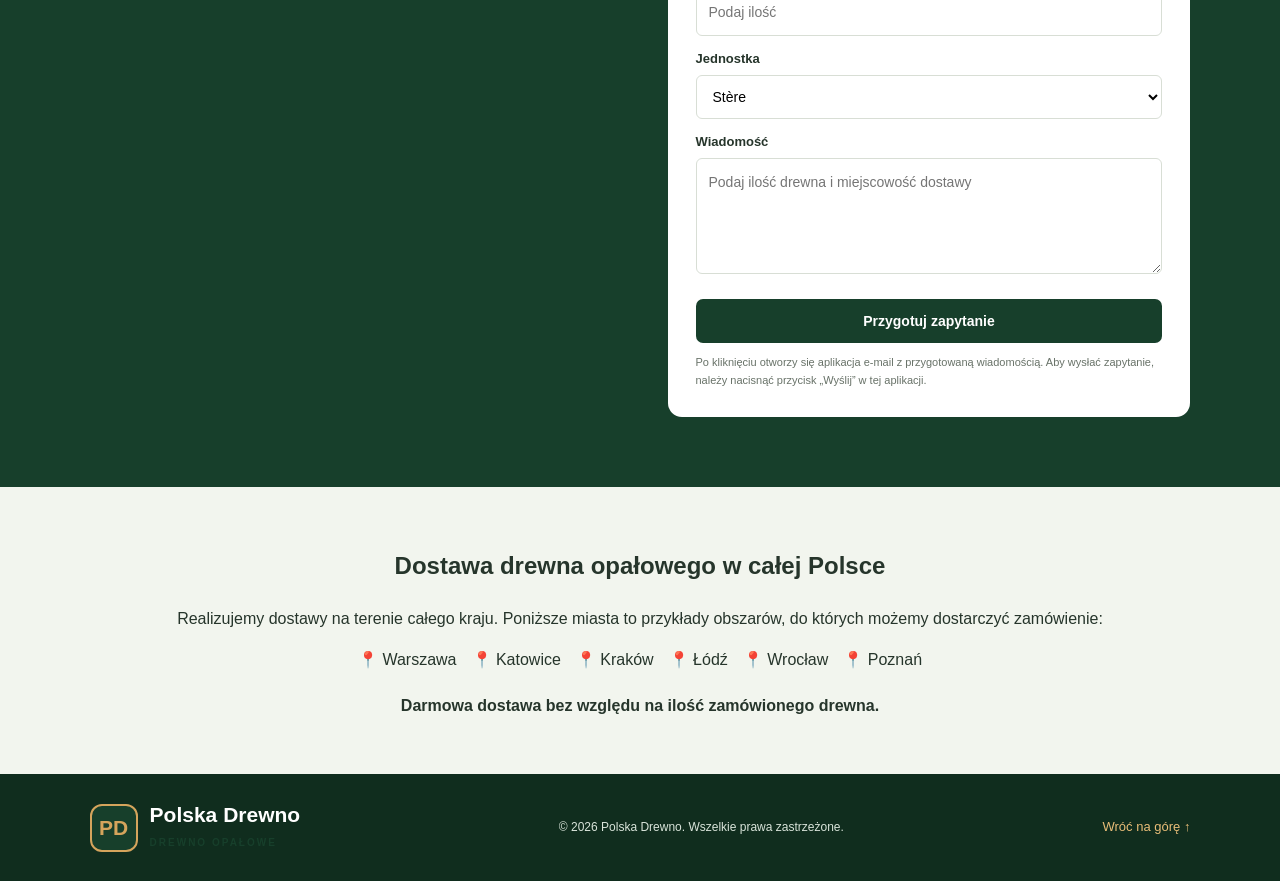
==== commit 4982d8fe: "Remove temporary photo gallery section" ====
--- a/index.html
+++ b/index.html
@@ -71,14 +71,7 @@
 </div>
 <p class="fine-print">Ceny przedstawiono bez określenia jednostki. Przed zamówieniem potwierdź ilość i cenę całkowitą ze sprzedawcą. Dostawa jest bezpłatna na terenie całej Polski.</p>
 </section>
-<section class="section" id="galeria-zdjec">
-<div class="section-heading"><div><p class="eyebrow">NASZE DREWNO</p><h2>Zobacz nasze drewno opałowe</h2></div><p>Zdjęcia drewna i sposobu jego przechowywania.</p></div>
-<div class="product-grid">
-<div class="product-card"><div class="product-visual"><img src="drewno-zdjecie-1.jpg" alt="Drewno opałowe – zdjęcie 1"></div></div>
-<div class="product-card"><div class="product-visual"><img src="drewno-zdjecie-2.jpg" alt="Drewno opałowe – zdjęcie 2"></div></div>
-<div class="product-card"><div class="product-visual"><img src="buches-sous-abri.jpg" alt="Bûches de bois de chauffage stockées sous abri"></div></div>
-<div class="product-card"><div class="product-visual"><img src="bois-de-chauffage-caisses.jpg" alt="Bois de chauffage rangé dans des caisses"></div></div>
-</div></section>
+
 <section class="delivery-section" id="dostawa">
 <div class="delivery-art"><img src="file_00000000699881f4b143f9b1aef7e5e6.png" alt="Dostawa drewna opałowego"><div class="delivery-circle">🚚</div><div class="delivery-lines"></div></div>
 <div class="delivery-copy"><p class="eyebrow">DOSTAWA W CAŁEJ POLSCE</p><h2>Darmowa dostawa bez względu na ilość</h2><p>Dostarczamy drewno opałowe na terenie całej Polski, współpracując z lokalnymi dostawcami i partnerami. Dostawa jest bezpłatna niezależnie od ilości zamówionego drewna.</p><ul><li>Dostawa na terenie całej Polski</li><li>Bezpłatny transport bez względu na ilość zamówienia</li><li>Szczegóły terminu i adresu potwierdzamy przed realizacją</li></ul><a href="#kontakt" class="button button-green">Zapytaj o dostawę</a></div>
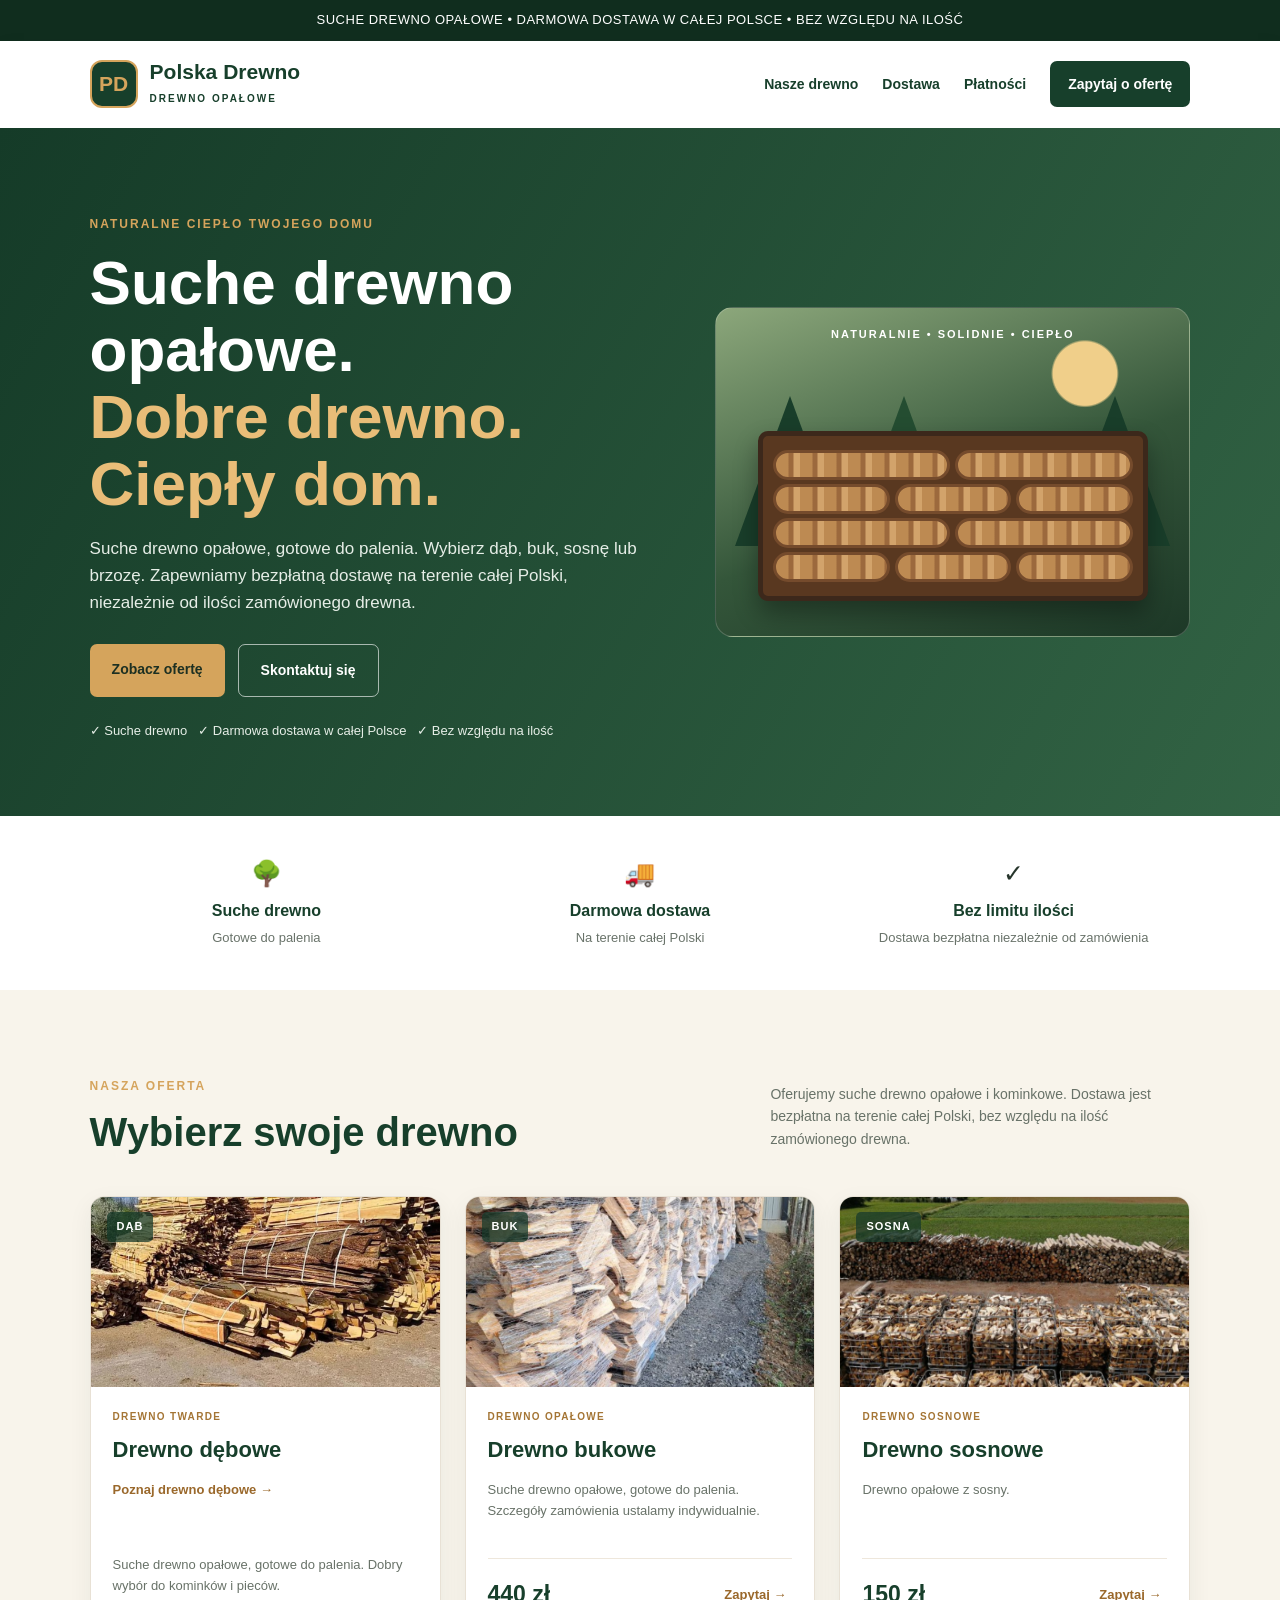
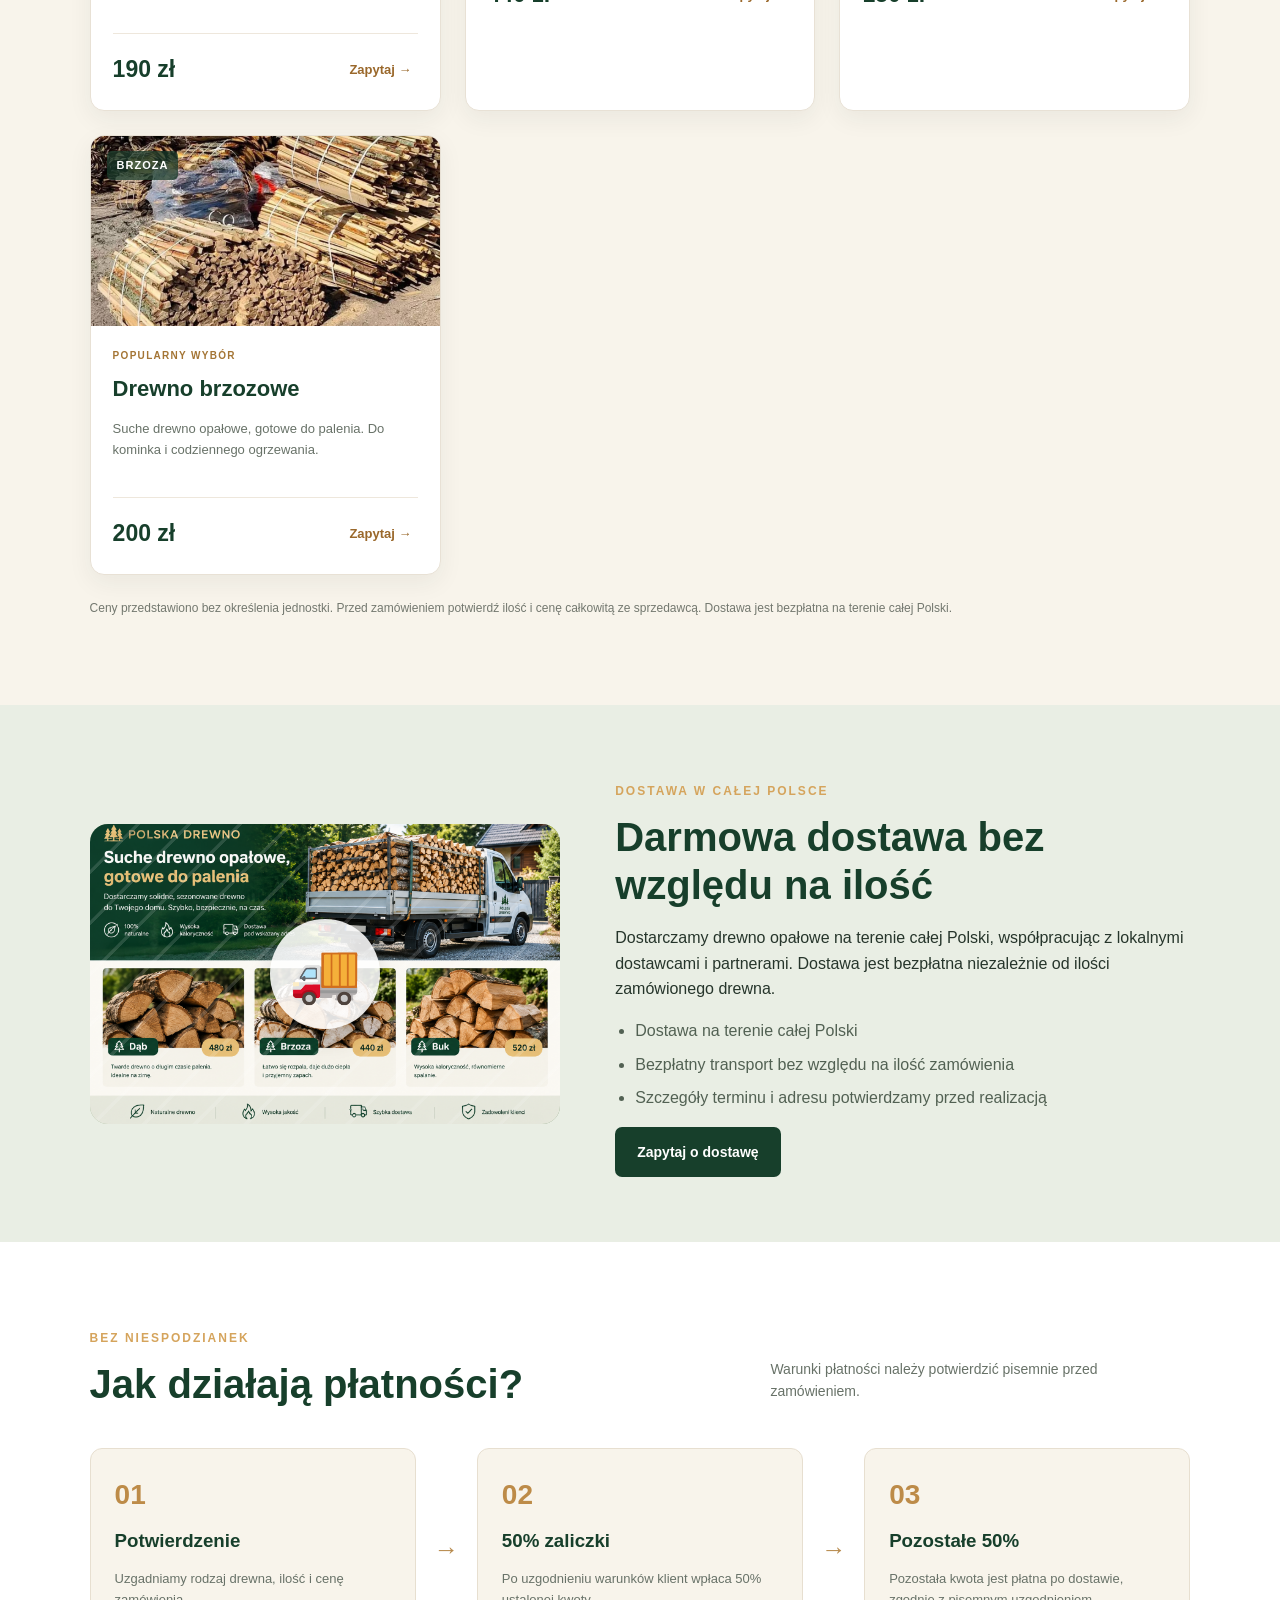
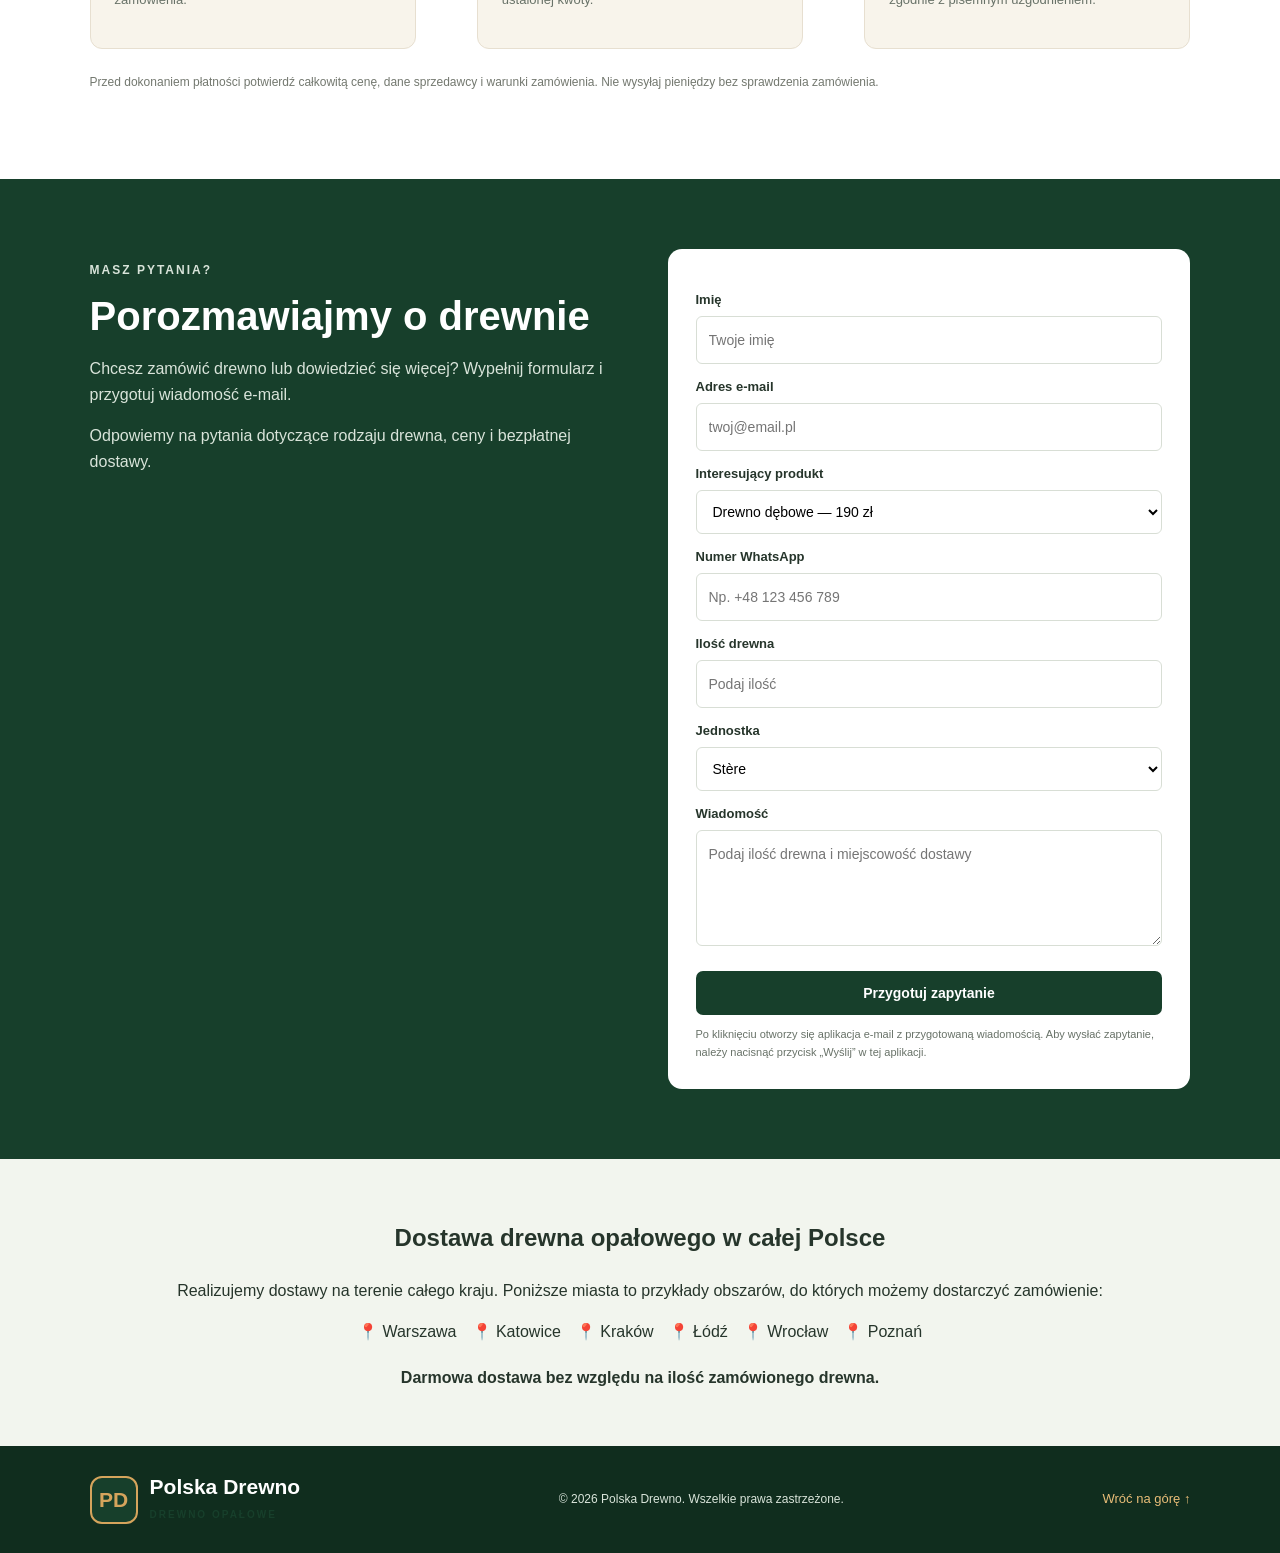
==== commit 99638adf: "Keep only four firewood species on the website" ====
--- a/index.html
+++ b/index.html
@@ -3,7 +3,7 @@
 <head>
 <meta charset="utf-8">
 <meta name="viewport" content="width=device-width, initial-scale=1">
-<meta name="description" content="Kup suche drewno opałowe i kominkowe: dąb, brzoza, buk i inne gatunki. Darmowa dostawa na terenie całej Polski, bez względu na ilość. Sprawdź ofertę Polska Drewno!">
+<meta name="description" content="Kup suche drewno opałowe i kominkowe: dąb, buk, sosna i brzoza. Darmowa dostawa na terenie całej Polski, bez względu na ilość. Sprawdź ofertę Polska Drewno!">
 <meta name="google-site-verification" content="WZT2gy4KgN9A7Z9gXgxNOTmpGI8QKG6pBPHjE35Og3g">
 <title>Suche drewno opałowe z dostawą | Polska Drewno</title>
 <style>
@@ -48,7 +48,7 @@
 <main>
 <section class="hero" id="home">
 <div class="hero-content"><p class="eyebrow">NATURALNE CIEPŁO TWOJEGO DOMU</p><h1>Suche drewno opałowe.<br><em>Dobre drewno. Ciepły dom.</em></h1>
-<p class="hero-copy">Suche drewno opałowe, gotowe do palenia. Wybierz dąb, brzozę, buk lub inny gatunek. Zapewniamy bezpłatną dostawę na terenie całej Polski, niezależnie od ilości zamówionego drewna.</p>
+<p class="hero-copy">Suche drewno opałowe, gotowe do palenia. Wybierz dąb, buk, sosnę lub brzozę. Zapewniamy bezpłatną dostawę na terenie całej Polski, niezależnie od ilości zamówionego drewna.</p>
 <div class="hero-actions"><a class="button button-light" href="#produkty">Zobacz ofertę</a><a class="button button-outline" href="#kontakt">Skontaktuj się</a></div>
 <div class="hero-note">✓ Suche drewno &nbsp; ✓ Darmowa dostawa w całej Polsce &nbsp; ✓ Bez względu na ilość</div></div>
 <div class="hero-art" role="img" aria-label="Ilustracja drewna opałowego"><div class="tree one"></div><div class="tree two"></div><div class="tree three"></div><div class="woodpile"><div class="log-row"><div class="log"></div><div class="log"></div></div><div class="log-row"><div class="log"></div><div class="log"></div><div class="log"></div></div><div class="log-row"><div class="log"></div><div class="log"></div></div><div class="log-row"><div class="log"></div><div class="log"></div><div class="log"></div></div></div><div class="art-label">NATURALNIE • SOLIDNIE • CIEPŁO</div></div>
@@ -57,17 +57,11 @@
 <section class="section products-section" id="produkty">
 <div class="section-heading"><div><p class="eyebrow">NASZA OFERTA</p><h2>Wybierz swoje drewno</h2></div><p>Oferujemy suche drewno opałowe i kominkowe. Dostawa jest bezpłatna na terenie całej Polski, bez względu na ilość zamówionego drewna.</p></div>
 <div class="product-grid">
+
 <article class="product-card"><div class="product-visual"><span>DĄB</span><img src="drewno-zdjecie-1.jpg" alt="Drewno dębowe opałowe"></div><div class="product-body"><div class="product-tag">DREWNO TWARDE</div><h3>Drewno dębowe</h3><p><a class="text-button" href="drewno-debowe.html">Poznaj drewno dębowe →</a></p><p>Suche drewno opałowe, gotowe do palenia. Dobry wybór do kominków i pieców.</p><div class="product-bottom"><span class="price">190 zł</span><button class="text-button" data-product="Drewno dębowe">Zapytaj →</button></div></div></article>
-<article class="product-card"><div class="product-visual"><span>BRZOZA</span><img src="drewno-zdjecie-2.jpg" alt="Drewno brzozowe opałowe"></div><div class="product-body"><div class="product-tag">POPULARNY WYBÓR</div><h3>Drewno brzozowe</h3><p>Suche drewno opałowe, gotowe do palenia. Do kominka i codziennego ogrzewania.</p><div class="product-bottom"><span class="price">200 zł</span><button class="text-button" data-product="Drewno brzozowe">Zapytaj →</button></div></div></article>
 <article class="product-card"><div class="product-visual"><span>BUK</span><img src="buches-sous-abri.jpg" alt="Drewno bukowe opałowe"></div><div class="product-body"><div class="product-tag">DREWNO OPAŁOWE</div><h3>Drewno bukowe</h3><p>Suche drewno opałowe, gotowe do palenia. Szczegóły zamówienia ustalamy indywidualnie.</p><div class="product-bottom"><span class="price">440 zł</span><button class="text-button" data-product="Drewno bukowe">Zapytaj →</button></div></div></article>
 <article class="product-card"><div class="product-visual"><span>SOSNA</span><img src="bois-de-chauffage-caisses.jpg" alt="Drewno sosnowe opałowe"></div><div class="product-body"><div class="product-tag">DREWNO SOSNOWE</div><h3>Drewno sosnowe</h3><p>Drewno opałowe z sosny.</p><div class="product-bottom"><span class="price">150 zł</span><button class="text-button" data-product="Drewno sosnowe">Zapytaj →</button></div></div></article>
-<article class="product-card"><div class="product-visual"><span>ŚWIERK</span><img src="buches-sous-abri.jpg" alt="Drewno świerkowe opałowe"></div><div class="product-body"><div class="product-tag">DREWNO ŚWIERKOWE</div><h3>Drewno świerkowe</h3><p>Drewno opałowe ze świerku.</p><div class="product-bottom"><span class="price">150 zł</span><button class="text-button" data-product="Drewno świerkowe">Zapytaj →</button></div></div></article>
-<article class="product-card"><div class="product-visual"><span>JODŁA</span><img src="drewno-zdjecie-1.jpg" alt="Drewno jodłowe opałowe"></div><div class="product-body"><div class="product-tag">DREWNO JODŁOWE</div><h3>Drewno jodłowe</h3><p>Drewno opałowe z jodły.</p><div class="product-bottom"><span class="price">170 zł</span><button class="text-button" data-product="Drewno jodłowe">Zapytaj →</button></div></div></article>
-<article class="product-card"><div class="product-visual"><span>MODRZEW</span><img src="bois-de-chauffage-caisses.jpg" alt="Drewno modrzewiowe opałowe"></div><div class="product-body"><div class="product-tag">DREWNO MODRZEWIOWE</div><h3>Drewno modrzewiowe</h3><p>Drewno opałowe z modrzewia.</p><div class="product-bottom"><span class="price">180 zł</span><button class="text-button" data-product="Drewno modrzewiowe">Zapytaj →</button></div></div></article>
-<article class="product-card"><div class="product-visual"><span>OLCHA</span><div class="woodpile"><div class="log-row"><div class="log"></div><div class="log"></div></div></div></div><div class="product-body"><div class="product-tag">DREWNO OLCHOWE</div><h3>Drewno olchowe</h3><p>Drewno opałowe z olchy.</p><div class="product-bottom"><span class="price">200 zł</span><button class="text-button" data-product="Drewno olchowe">Zapytaj →</button></div></div></article>
-<article class="product-card"><div class="product-visual"><span>TOPOLA</span><div class="woodpile"><div class="log-row"><div class="log"></div><div class="log"></div></div></div></div><div class="product-body"><div class="product-tag">DREWNO TOPOLOWE</div><h3>Drewno topolowe</h3><p>Drewno opałowe z topoli.</p><div class="product-bottom"><span class="price">150 zł</span><button class="text-button" data-product="Drewno topolowe">Zapytaj →</button></div></div></article>
-<article class="product-card"><div class="product-visual"><span>WIERZBA</span><div class="woodpile"><div class="log-row"><div class="log"></div><div class="log"></div></div></div></div><div class="product-body"><div class="product-tag">DREWNO WIERZBOWE</div><h3>Drewno wierzbowe</h3><p>Drewno opałowe z wierzby.</p><div class="product-bottom"><span class="price">150 zł</span><button class="text-button" data-product="Drewno wierzbowe">Zapytaj →</button></div></div></article>
-<article class="product-card"><div class="product-visual"><span>KLON</span><div class="woodpile"><div class="log-row"><div class="log"></div><div class="log"></div></div></div></div><div class="product-body"><div class="product-tag">DREWNO KLONOWE</div><h3>Drewno klonowe</h3><p>Drewno opałowe z klonu.</p><div class="product-bottom"><span class="price">230 zł</span><button class="text-button" data-product="Drewno klonowe">Zapytaj →</button></div></div></article>
+<article class="product-card"><div class="product-visual"><span>BRZOZA</span><img src="drewno-zdjecie-2.jpg" alt="Drewno brzozowe opałowe"></div><div class="product-body"><div class="product-tag">POPULARNY WYBÓR</div><h3>Drewno brzozowe</h3><p>Suche drewno opałowe, gotowe do palenia. Do kominka i codziennego ogrzewania.</p><div class="product-bottom"><span class="price">200 zł</span><button class="text-button" data-product="Drewno brzozowe">Zapytaj →</button></div></div></article>
 </div>
 <p class="fine-print">Ceny przedstawiono bez określenia jednostki. Przed zamówieniem potwierdź ilość i cenę całkowitą ze sprzedawcą. Dostawa jest bezpłatna na terenie całej Polski.</p>
 </section>
@@ -84,7 +78,7 @@
 <label for="name">Imię</label><input id="name" name="name" required placeholder="Twoje imię">
 <label for="email">Adres e-mail</label><input id="email" name="email" type="email" required placeholder="twoj@email.pl">
 <label for="product">Interesujący produkt</label><select id="product" name="product">
-<option value="Drewno dębowe">Drewno dębowe — 190 zł</option><option value="Drewno brzozowe">Drewno brzozowe — 200 zł</option><option value="Drewno bukowe">Drewno bukowe — 440 zł</option><option value="Drewno sosnowe">Drewno sosnowe — 150 zł</option><option value="Drewno świerkowe">Drewno świerkowe — 150 zł</option><option value="Drewno jodłowe">Drewno jodłowe — 170 zł</option><option value="Drewno modrzewiowe">Drewno modrzewiowe — 180 zł</option><option value="Drewno olchowe">Drewno olchowe — 200 zł</option><option value="Drewno topolowe">Drewno topolowe — 150 zł</option><option value="Drewno wierzbowe">Drewno wierzbowe — 150 zł</option><option value="Drewno klonowe">Drewno klonowe — 230 zł</option><option value="Inne / nie wiem jeszcze">Inne / nie wiem jeszcze</option></select>
+<option value="Drewno dębowe">Drewno dębowe — 190 zł</option><option value="Drewno bukowe">Drewno bukowe — 440 zł</option><option value="Drewno sosnowe">Drewno sosnowe — 150 zł</option><option value="Drewno brzozowe">Drewno brzozowe — 200 zł</option><option value="Inne / nie wiem jeszcze">Inne / nie wiem jeszcze</option></select>
 <label for="whatsapp">Numer WhatsApp</label><input id="whatsapp" name="whatsapp" type="tel" required placeholder="Np. +48 123 456 789">
 <label for="quantity">Ilość drewna</label><input id="quantity" name="quantity" type="number" min="1" step="0.5" required placeholder="Podaj ilość">
 <label for="unit">Jednostka</label><select id="unit" name="unit" required><option value="Stère">Stère</option><option value="m³">m³</option></select>
